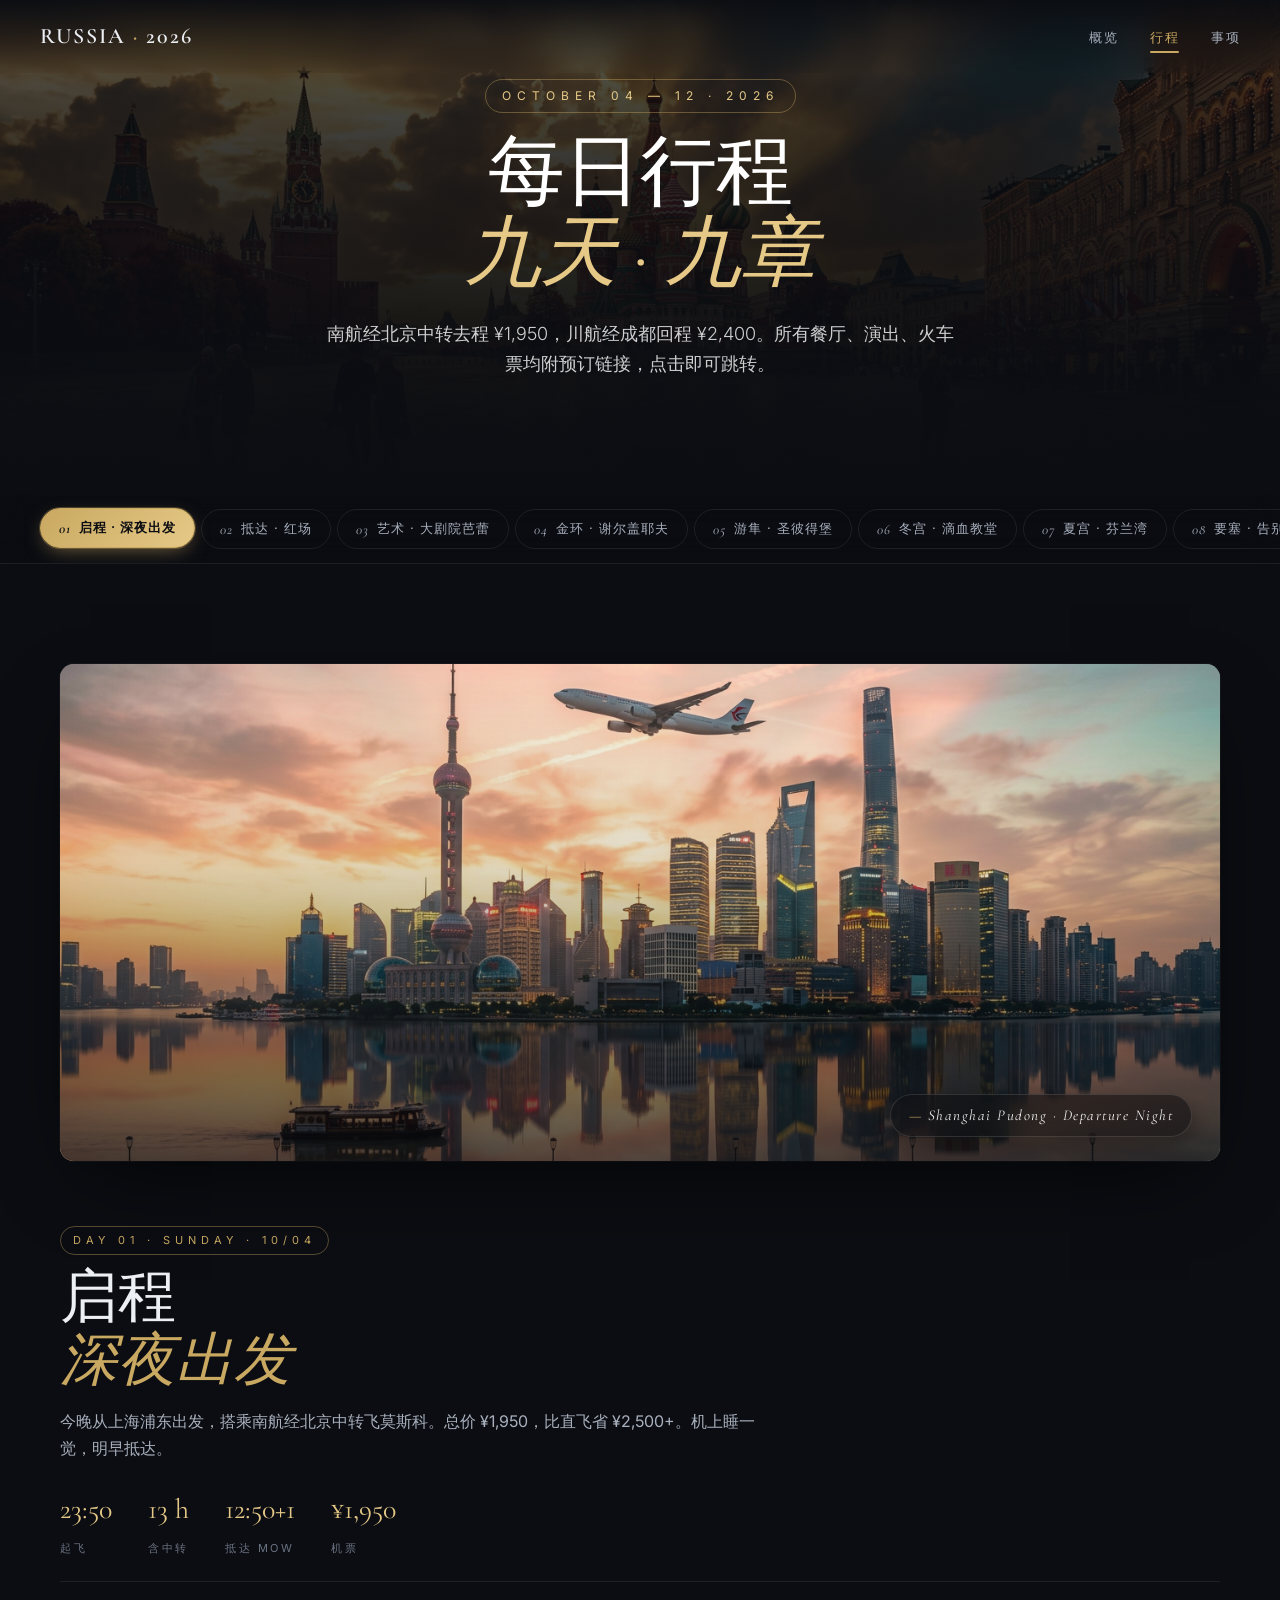
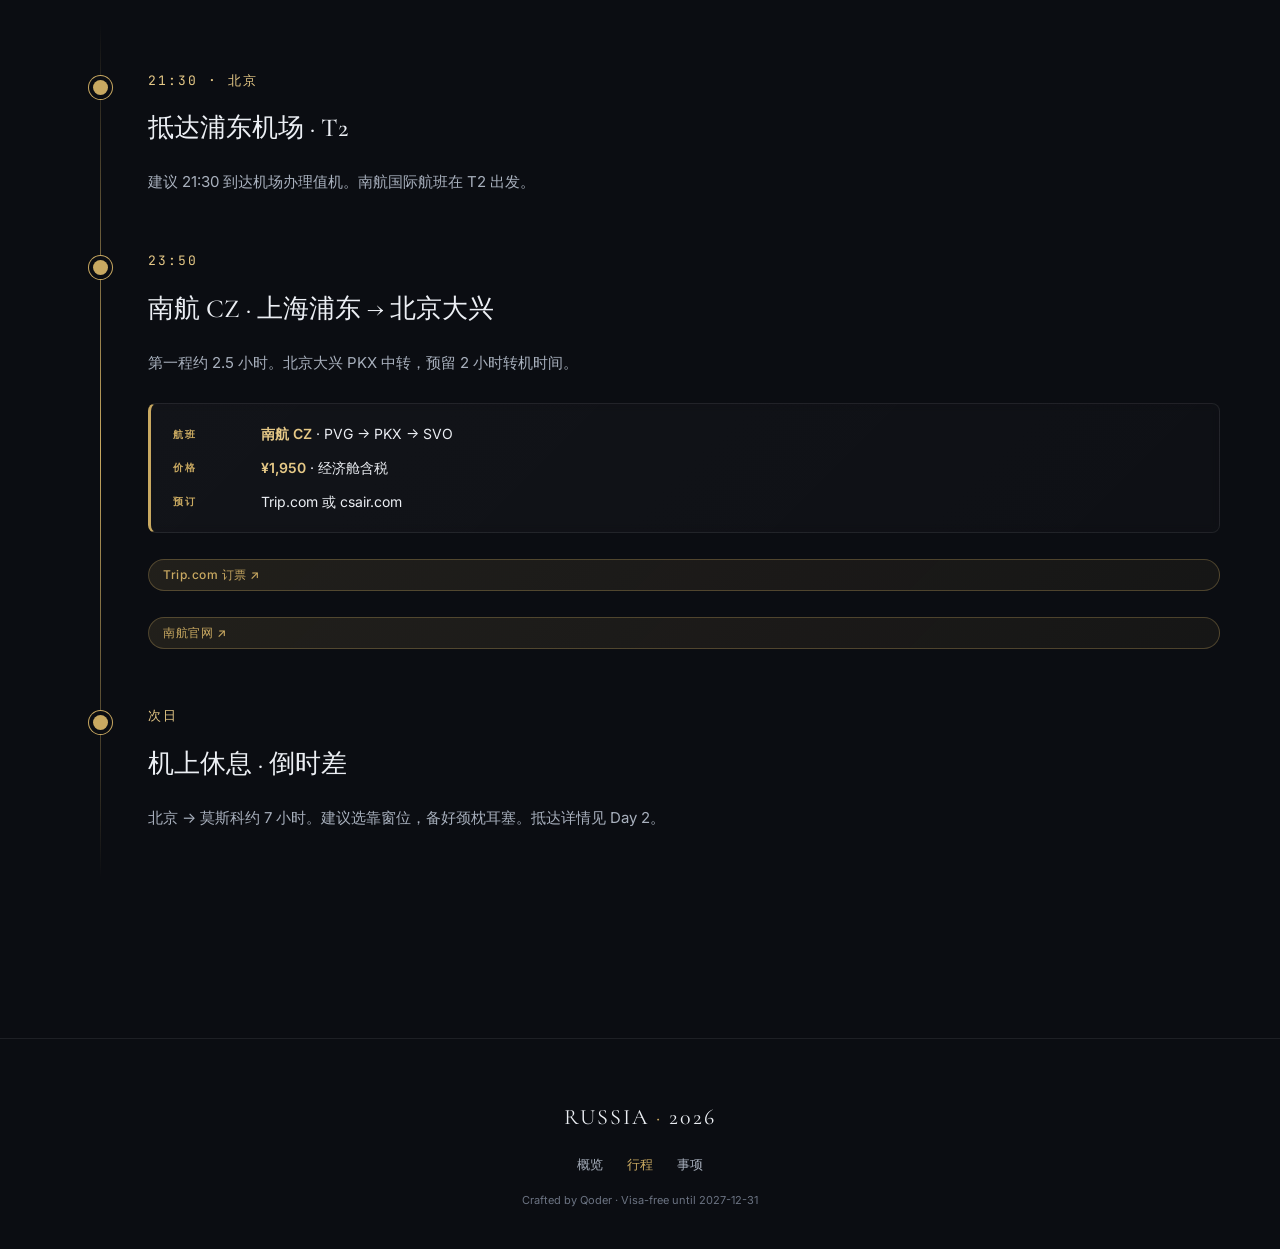
==== itinerary.html @ 70521a93 "Add 8 event images: St Basil, Zaryadye, VDNKh, Christ Saviour, Sparrow Hills, Yusupov, St Isaac, Fab" ====
<!DOCTYPE html>
<html lang="zh-CN">
<head>
<meta charset="UTF-8">
<meta name="viewport" content="width=device-width, initial-scale=1.0">
<title>俄罗斯双城 · 每日行程 · 2026</title>
<link rel="preconnect" href="https://fonts.googleapis.com">
<link rel="preconnect" href="https://fonts.gstatic.com" crossorigin>
<link href="https://fonts.googleapis.com/css2?family=Cormorant+Garamond:ital,wght@0,400;0,500;0,600;1,400;1,500&family=Inter:wght@300;400;500;600&family=JetBrains+Mono:wght@400;500&display=swap" rel="stylesheet">
<link rel="stylesheet" href="styles.css">
</head>
<body>

<nav class="nav">
  <a href="index.html" class="brand">RUSSIA <span>·</span> 2026</a>
  <ul class="nav-links">
    <li><a href="index.html">概览</a></li>
    <li><a href="itinerary.html" class="active-link">行程</a></li>
    <li><a href="logistics.html">事项</a></li>
  </ul>
  <button class="burger" onclick="document.querySelector('.nav-links').classList.toggle('open')">☰</button>
</nav>

<section class="hero" style="height: 55vh; min-height: 420px;">
  <div style="position:absolute; inset:0; background-image: url('img/hero-2.jpg'); background-size: cover; background-position: center; z-index: 0;"></div>
  <div style="position:absolute; inset:0; background: linear-gradient(180deg, rgba(11,13,18,.4) 0%, rgba(11,13,18,.75) 60%, rgba(11,13,18,.98) 100%); z-index: 1;"></div>
  <div class="hero-content" style="position:relative; z-index: 2;">
    <span class="kicker">October 04 — 12 · 2026</span>
    <h1>每日行程<br><em>九天 · 九章</em></h1>
    <p class="subtitle">南航经北京中转去程 ¥1,950，川航经成都回程 ¥2,400。所有餐厅、演出、火车票均附预订链接，点击即可跳转。</p>
  </div>
</section>

<nav class="tab-nav" id="tabNav" style="top: 60px;">
  <div class="tab-nav-inner">
    <button class="tab-btn active" data-day="1"><span class="n">01</span> 启程 · 深夜出发</button>
    <button class="tab-btn" data-day="2"><span class="n">02</span> 抵达 · 红场</button>
    <button class="tab-btn" data-day="3"><span class="n">03</span> 艺术 · 大剧院芭蕾</button>
    <button class="tab-btn" data-day="4"><span class="n">04</span> 金环 · 谢尔盖耶夫</button>
    <button class="tab-btn" data-day="5"><span class="n">05</span> 游隼 · 圣彼得堡</button>
    <button class="tab-btn" data-day="6"><span class="n">06</span> 冬宫 · 滴血教堂</button>
    <button class="tab-btn" data-day="7"><span class="n">07</span> 夏宫 · 芬兰湾</button>
    <button class="tab-btn" data-day="8"><span class="n">08</span> 要塞 · 告别宴</button>
    <button class="tab-btn" data-day="9"><span class="n">09</span> 回国</button>
  </div>
</nav>

<!-- ========== DAY 1 ========== -->
<section class="block tab-panel active" data-day="1">
  <div class="day-banner b1"><span class="banner-caption">Shanghai Pudong · Departure Night</span></div>
  <div class="day-head">
    <span class="kicker">Day 01 · Sunday · 10/04</span>
    <h2>启程<br><em>深夜出发</em></h2>
    <p class="desc">今晚从上海浦东出发，搭乘南航经北京中转飞莫斯科。总价 ¥1,950，比直飞省 ¥2,500+。机上睡一觉，明早抵达。</p>
    <div class="day-stats">
      <div class="day-stat"><span class="v">23:50</span><span class="l">起飞</span></div>
      <div class="day-stat"><span class="v">13 h</span><span class="l">含中转</span></div>
      <div class="day-stat"><span class="v">12:50+1</span><span class="l">抵达 MOW</span></div>
      <div class="day-stat"><span class="v">¥1,950</span><span class="l">机票</span></div>
    </div>
  </div>
  <div class="timeline">
    <div class="event"><div class="time">21:30 · 北京</div><h3>抵达浦东机场 · T2</h3><p>建议 21:30 到达机场办理值机。南航国际航班在 T2 出发。</p></div>
    <div class="event"><div class="time">23:50</div><h3>南航 CZ · 上海浦东 → 北京大兴</h3><p>第一程约 2.5 小时。北京大兴 PKX 中转，预留 2 小时转机时间。</p>
      <div class="detail-card"><div class="k">航班</div><div class="v"><strong>南航 CZ</strong> · PVG → PKX → SVO</div><div class="k">价格</div><div class="v"><strong>¥1,950</strong> · 经济舱含税</div><div class="k">预订</div><div class="v">Trip.com 或 csair.com</div></div>
      <a href="https://www.trip.com/flights/airport-pvg-svo/" target="_blank" class="booking">Trip.com 订票 ↗</a>
      <a href="https://www.csair.com" target="_blank" class="booking">南航官网 ↗</a>
    </div>
    <div class="event"><div class="time">次日</div><h3>机上休息 · 倒时差</h3><p>北京 → 莫斯科约 7 小时。建议选靠窗位，备好颈枕耳塞。抵达详情见 Day 2。</p></div>
  </div>
</section>

<!-- ========== DAY 2 ========== -->
<section class="block tab-panel" data-day="2">
  <div class="day-banner b2"><span class="banner-caption">Red Square · Saint Basil's at golden hour</span></div>
  <div class="day-head">
    <span class="kicker">Day 02 · Monday · 10/05 · Moscow</span>
    <h2>抵达莫斯科<br><em>红场 · 克里姆林宫</em></h2>
    <p class="desc">中午降落谢列梅捷沃，下午直入莫斯科心脏——克里姆林宫的金顶、圣瓦西里的洋葱穹、扎里亚季耶的日落。第一晚在普希金咖啡馆用经典俄餐开场。</p>
    <div class="day-stats">
      <div class="day-stat"><span class="v">12:50</span><span class="l">抵达 MOW</span></div>
      <div class="day-stat"><span class="v">3</span><span class="l">核心景点</span></div>
      <div class="day-stat"><span class="v">17:45</span><span class="l">日落</span></div>
      <div class="day-stat"><span class="v">−5 h</span><span class="l">时差</span></div>
    </div>
  </div>
  <div class="timeline">
    <div class="event"><div class="time">12:50 · 莫斯科</div><h3>抵达谢列梅捷沃 SVO</h3><p>边检 30–45 分钟，填写入境卡（<b style="color:var(--red)">务必保留至出境</b>）。落地换 10,000₽ + 买 MTS SIM 卡。</p></div>
    <div class="event"><div class="time">14:00</div><h3>Aeroexpress 快轨入城</h3><p>D 航站楼 → 白俄罗斯火车站，35 分钟 / 500₽。</p><div class="tags"><span class="tag price">¥40</span><span class="tag">35 min</span></div></div>
    <div class="event"><div class="time">15:00</div><h3>入住 Hotel National</h3><p>1903 年开业，列宁曾下榻。红场步行 1 分钟。放下行李，轻装出发。</p><div class="tags"><span class="tag hotel">酒店 · 4 晚</span></div></div>
    <div class="event"><div class="time">15:30</div><h3>克里姆林宫 · 军械库 + 教堂广场</h3><p>沙皇皇冠、复活节金蛋、罗曼诺夫王朝珠宝。伊凡大帝钟楼可登顶。</p>
      <div class="event-img" style="background-image:url('img/event-kremlin.jpg')"></div>
      <div class="detail-card"><div class="k">门票</div><div class="v"><strong>套票 1,000₽</strong>（¥80）</div><div class="k">预约</div><div class="v">kreml.ru · 选 15:30 场</div></div>
      <a href="https://www.kreml.ru/en/kremlin/tickets/" target="_blank" class="booking">预订门票 ↗</a>
      <div class="tags"><span class="tag price">¥80</span><span class="tag">2h</span><span class="tag">需预约</span></div>
    </div>
    <div class="event"><div class="time">17:30</div><h3>圣瓦西里大教堂 + GUM 百货</h3><p>九个独立礼拜堂，每座穹顶都不同。GUM 一楼 Столовая №57 是网红苏联食堂，冰淇淋 150₽。</p>
      <div class="event-img" style="background-image:url('img/event-st-basil.jpg')"></div>
      <div class="detail-card"><div class="k">圣瓦西里</div><div class="v">门票 500₽（¥40）</div><div class="k">必吃</div><div class="v">GUM 冰淇淋 150₽</div></div>
      <div class="tags"><span class="tag price">¥40</span><span class="tag">1h</span></div>
    </div>
    <div class="event"><div class="time">18:30</div><h3>扎里亚季耶公园 · 莫斯科河日落</h3><p>悬浮观景台 «Парящий мост»，拍克里姆林宫日落的最佳机位。10 月日落 17:45。</p>
      <div class="event-img" style="background-image:url('img/event-zaryadye.jpg')"></div>
    </div>
    <div class="event"><div class="time">19:30</div><h3>晚餐 · Кафе Пушкинъ (Café Pushkin)</h3><p>19 世纪贵族宅邸，三层楼还原沙皇时代客厅，侍者穿帝国时期制服。</p>
      <div class="event-img" style="background-image:url('img/event-pushkin.jpg')"></div>
      <div class="detail-card"><div class="k">必点</div><div class="v">鲟鱼子酱 · 俄式红菜汤 · 基辅鸡卷</div><div class="k">人均</div><div class="v">2,800₽（¥220）</div></div>
      <a href="https://cafe-pushkin.ru/en/reservations/" target="_blank" class="booking">预订座位 ↗</a>
      <div class="tags"><span class="tag price">人均 ¥220</span><span class="tag">需预订</span></div>
    </div>
    <div class="event"><div class="time">21:30</div><h3>红场夜景 · 回酒店休息</h3><p>夜晚的红场灯火通明，圣瓦西里洋葱穹在灯光下更加梦幻。步行 1 分钟回酒店，养精蓄锐迎接明天。</p></div>
  </div>
</section>

<!-- ========== DAY 3 — BALLET DAY ========== -->
<section class="block tab-panel" data-day="3">
  <div class="day-banner b3"><span class="banner-caption">Bolshoi Theatre · Swan Lake at 20:00</span></div>
  <div class="day-head">
    <span class="kicker">Day 03 · Tuesday · 10/06 · Moscow · Ballet Night</span>
    <h2>特列季亚科夫 · 麻雀山<br><em>大剧院芭蕾舞之夜</em></h2>
    <p class="desc">白天看尽俄罗斯艺术巅峰与莫斯科日落，夜晚踏入世界四大芭蕾舞团之首的 Bolshoi——这趟旅程最璀璨的高光。</p>
    <div class="day-stats">
      <div class="day-stat"><span class="v">🩰</span><span class="l">Bolshoi</span></div>
      <div class="day-stat"><span class="v">17:45</span><span class="l">日落</span></div>
      <div class="day-stat"><span class="v">4 km</span><span class="l">步行</span></div>
    </div>
  </div>
  <div class="timeline">
    <div class="event"><div class="time">10:00</div><h3>特列季亚科夫画廊</h3><p>13 万件俄罗斯艺术品。必看：列宾《伊凡雷帝杀子》、列维坦《永恒的安宁》。</p>
      <div class="event-img" style="background-image:url('img/event-tretyakov.jpg')"></div>
      <div class="detail-card"><div class="k">门票</div><div class="v"><strong>500₽</strong>（¥40）</div><div class="k">预约</div><div class="v">tretyakovgallery.ru · 含语音导览 400₽</div></div>
      <a href="https://www.tretyakovgallery.ru/en/" target="_blank" class="booking">预订门票 ↗</a>
      <div class="tags"><span class="tag price">¥40</span><span class="tag">2.5h</span></div>
    </div>
    <div class="event"><div class="time">13:00</div><h3>午餐 · Теремок (Teremok)</h3><p>俄式煎饼 Блин 快餐 · 鱼子酱煎饼 + 红菜汤。</p><a href="https://teremok.ru/" target="_blank" class="booking">官网 ↗</a><div class="tags"><span class="tag price">人均 ¥40</span></div></div>
    <div class="event"><div class="time">14:30</div><h3>基督救世主大教堂 → 阿尔巴特老街</h3><p>世界最高东正教教堂，103 米金顶。步行至阿尔巴特老街（普希金故居在此）。</p>
      <div class="event-img" style="background-image:url('img/event-christ-saviour.jpg')"></div>
    </div>
    <div class="event"><div class="time">17:30</div><h3>麻雀山 · 莫斯科全城日落</h3><p>莫斯科河制高点，同时看到莫斯科大学「七姐妹」与卢日尼基体育场。</p>
      <div class="event-img" style="background-image:url('img/event-sparrow-hills.jpg')"></div>
    </div>
    <div class="event"><div class="time">18:30</div><h3>晚餐 · Grand Cafe Dr. Живаго</h3><p>大剧院对面，苏联 60 年代知识分子客厅风。吃完散步 5 分钟直达 Bolshoi，完美衔接。</p>
      <div class="event-img" style="background-image:url('img/event-drzhivago.jpg')"></div>
      <div class="detail-card"><div class="k">地址</div><div class="v">ul. Petrovka 2 · 大剧院正对面</div><div class="k">必点</div><div class="v">«Лара» 甜点 · 俄式烤鹅 · 伏特加套组</div><div class="k">人均</div><div class="v">2,200₽（¥170）</div></div>
      <a href="https://drzhivago.ru/booking/" target="_blank" class="booking">预订座位 ↗</a>
      <div class="tags"><span class="tag price">人均 ¥170</span><span class="tag">18:30 开餐</span></div>
    </div>
    <div class="event">
      <div class="time">20:00</div>
      <h3>🩰 莫斯科大剧院芭蕾舞 · Bolshoi Ballet</h3>
      <p>世界四大芭蕾舞团之首，1776 年创立。剧院本身是 1825 年新古典主义建筑杰作，正立面八柱阿波罗战车三角楣，5000 卢布纸币上的地标。</p>
      <div class="event-img" style="background-image:url('img/event-bolshoi.jpg')"></div>
      <div class="detail-card">
        <div class="k">剧院</div><div class="v"><strong>Большой театр · 历史主舞台 (Historic Stage)</strong></div>
        <div class="k">推荐剧目</div><div class="v">《天鹅湖》(Swan Lake) · 柴可夫斯基经典 · 首演 1877 年</div>
        <div class="k">档期</div><div class="v">10/6 周二 20:00 · 演出约 2h45m（含 2 次中场）</div>
        <div class="k">座位</div><div class="v"><strong>Amphitheatre 第 3–5 排中央</strong> · 视野与性价比最佳</div>
        <div class="k">票价</div><div class="v">10,000–15,000₽（¥780–¥1,170）</div>
        <div class="k">购票</div><div class="v">bolshoi.ru · 开票首日即抢（提前 2-3 个月）· 仅官网真票，第三方黄牛 3 倍溢价</div>
        <div class="k">Dress Code</div><div class="v">Smart Casual · 男士衬衫+西裤 · 女士连衣裙/套装</div>
      </div>
      <a href="https://ticket.bolshoi.ru/shows" target="_blank" class="booking">Bolshoi 官方购票 ↗</a>
      <div class="tags"><span class="tag price">¥780–1,170</span><span class="tag">2h45m</span><span class="tag">全程高光</span><span class="tag">需提前抢票</span></div>
    </div>
    <div class="event"><div class="time">23:00</div><h3>散场 · 步行回酒店</h3><p>大剧院到 Hotel National 仅 8 分钟，十月深夜红场灯火通明，可顺路再看一眼圣瓦西里夜景。</p></div>
  </div>
</section>

<!-- ========== DAY 4 ========== -->
<section class="block tab-panel" data-day="4">
  <div class="day-banner b4"><span class="banner-caption">Trinity Lavra · bells over birch forests</span></div>
  <div class="day-head">
    <span class="kicker">Day 04 · Wednesday · 10/07 · Moscow Suburb</span>
    <h2>金环之旅<br><em>谢尔盖耶夫镇</em></h2>
    <p class="desc">俄罗斯东正教的精神圣地——谢尔盖圣三一修道院。15 世纪圣像画大师鲁布廖夫真迹，钟声回荡在白桦林间。</p>
    <div class="day-stats">
      <div class="day-stat"><span class="v">70 km</span><span class="l">距莫斯科</span></div>
      <div class="day-stat"><span class="v">1.5 h</span><span class="l">火车</span></div>
      <div class="day-stat"><span class="v">1340</span><span class="l">修道院始建</span></div>
    </div>
  </div>
  <div class="timeline">
    <div class="event"><div class="time">08:30</div><h3>雅罗斯拉夫尔火车站出发</h3><p>快速列车直达 Сергиев Посад，1.5h / 300₽。</p><a href="https://pass.rzd.ru/" target="_blank" class="booking">RZD 订票 ↗</a><div class="tags"><span class="tag price">¥25 单程</span></div></div>
    <div class="event"><div class="time">10:30</div><h3>谢尔盖圣三一修道院</h3><p>东正教最神圣修道院，圣母升天大教堂蓝金顶。UNESCO 世界遗产。</p>
      <div class="event-img" style="background-image:url('img/event-trinity-lavra.jpg')"></div>
      <div class="detail-card"><div class="k">门票</div><div class="v"><strong>600₽</strong>（¥48）</div><div class="k">礼仪</div><div class="v">女性戴头巾 · 男性脱帽</div></div>
      <a href="https://lavra.ru/" target="_blank" class="booking">官网 ↗</a>
      <div class="tags"><span class="tag price">¥48</span><span class="tag">UNESCO</span></div>
    </div>
    <div class="event"><div class="time">13:00</div><h3>午餐 · 修道院 «Трапезная»</h3><p>修道院内素食俄餐 + 自酿克瓦斯。</p><div class="tags"><span class="tag price">人均 ¥65</span></div></div>
    <div class="event"><div class="time">15:00</div><h3>小镇漫步 · 买套娃 · 返回莫斯科</h3><p>谢尔盖耶夫是俄罗斯套娃发源地。</p></div>
    <div class="event"><div class="time">19:30</div><h3>晚餐 · Честная кухня</h3><p>主厨 Dmitry Shurshakov 创意俄餐，20 座开放式厨房。</p><div class="tags"><span class="tag price">人均 ¥195</span></div></div>
  </div>
</section>

<!-- ========== DAY 5 ========== -->
<section class="block tab-panel" data-day="5">
  <div class="day-banner b5"><span class="banner-caption">Sapsan 754А · 700 km of birch autumn</span></div>
  <div class="day-head">
    <span class="kicker">Day 05 · Thursday · 10/08 · MOW → LED</span>
    <h2>游隼穿越<br><em>抵达圣彼得堡</em></h2>
    <p class="desc">上午在莫斯科最后的 VDNKh 看苏联建筑奇迹，下午搭乘游隼号高铁穿越 700 公里白桦林，傍晚抵达北方威尼斯。</p>
    <div class="day-stats">
      <div class="day-stat"><span class="v">4 h</span><span class="l">Sapsan</span></div>
      <div class="day-stat"><span class="v">700 km</span><span class="l">穿越</span></div>
      <div class="day-stat"><span class="v">250 km/h</span><span class="l">最高时速</span></div>
    </div>
  </div>
  <div class="timeline">
    <div class="event"><div class="time">10:30</div><h3>VDNKh 全俄展览中心</h3><p>苏联 240 座展馆，金人喷泉斯大林美学巅峰。推荐宇航博物馆。</p>
      <div class="event-img" style="background-image:url('img/event-vdnkh.jpg')"></div>
    </div>
    <div class="event"><div class="time">12:30</div><h3>午餐 · VDNKh «Хинкальная»</h3><p>高加索菜 · 每只 Хинкали 大肉包 120₽。</p><div class="tags"><span class="tag price">人均 ¥80</span></div></div>
    <div class="event">
      <div class="time">13:30 – 17:25</div>
      <h3>游隼号 Sapsan 754А · 商务舱</h3>
      <p>西门子 Velaro · 2×1 布局 · 含餐 WiFi 报刊。沿途白桦林秋景如画。</p>
      <div class="detail-card"><div class="k">车次</div><div class="v"><strong>754А</strong></div><div class="k">票价</div><div class="v"><strong>11,000₽</strong>（¥860）</div><div class="k">选座</div><div class="v">靠右窗 A/C 座 · 秋景最佳</div></div>
      <a href="https://pass.rzd.ru/" target="_blank" class="booking">RZD 官方订票 ↗</a>
      <a href="https://eng.rzd.ru/" target="_blank" class="booking">RZD English ↗</a>
      <div class="tags"><span class="tag price">¥860</span><span class="tag">3h55m</span><span class="tag">商务舱含餐</span></div>
    </div>
    <div class="event"><div class="time">18:00</div><h3>入住 Belmond Grand Hotel Europe</h3><p>1875 年开业，陀思妥耶夫斯基、柴可夫斯基都曾是座上客。</p><div class="tags"><span class="tag hotel">酒店 · 4 晚</span></div></div>
    <div class="event"><div class="time">20:30</div><h3>晚餐 · Палкинъ (Palkin)</h3><p>1825 年开业老字号，普希金、果戈里、陀思妥耶夫斯基都曾在此用餐。</p>
      <div class="event-img" style="background-image:url('img/event-palkin.jpg')"></div>
      <a href="https://palkin.ru/en" target="_blank" class="booking">预订座位 ↗</a><div class="tags"><span class="tag price">人均 ¥250</span><span class="tag">百年老字号</span></div></div>
  </div>
</section>

<!-- ========== DAY 6 ========== -->
<section class="block tab-panel" data-day="6">
  <div class="day-banner b6"><span class="banner-caption">The Hermitage · three million masterpieces</span></div>
  <div class="day-head">
    <span class="kicker">Day 06 · Friday · 10/09 · Saint Petersburg</span>
    <h2>冬宫<br><em>滴血教堂</em></h2>
    <p class="desc">世界四大博物馆之一的艾尔米塔什，达芬奇、伦勃朗、印象派齐聚。下午走过滴血救世主教堂的五彩马赛克。</p>
    <div class="day-stats">
      <div class="day-stat"><span class="v">3M+</span><span class="l">冬宫藏品</span></div>
      <div class="day-stat"><span class="v">1057</span><span class="l">展厅</span></div>
      <div class="day-stat"><span class="v">4 h</span><span class="l">建议参观</span></div>
    </div>
  </div>
  <div class="timeline">
    <div class="event"><div class="time">10:30</div><h3>艾尔米塔什博物馆 · 冬宫</h3><p>1764 年叶卡捷琳娜二世创建。达芬奇《柏诺瓦的圣母》、伦勃朗《浪子回头》、马蒂斯《舞蹈》。</p>
      <div class="event-img" style="background-image:url('img/event-hermitage.jpg')"></div>
      <div class="detail-card"><div class="k">门票</div><div class="v"><strong>700₽</strong>（¥55）· 含主楼 + 总参谋部大楼</div><div class="k">预约</div><div class="v">hermitagemuseum.org · 10:30 入场避人潮</div></div>
      <a href="https://www.hermitagemuseum.org/wps/portal/hermitage/buy-ticket/" target="_blank" class="booking">预订门票 ↗</a>
      <div class="tags"><span class="tag price">¥55</span><span class="tag">4h</span><span class="tag">世界顶级</span></div>
    </div>
    <div class="event"><div class="time">14:30</div><h3>午餐 · Эрмитажная кухня</h3><p>冬宫广场旁 · 主厨重构 18-19 世纪沙皇御膳。</p><a href="https://gutsait.ru/hermitage" target="_blank" class="booking">预订座位 ↗</a><div class="tags"><span class="tag price">人均 ¥120</span></div></div>
    <div class="event"><div class="time">16:00</div><h3>滴血救世主教堂 + 喀山大教堂</h3><p>7,500㎡ 马赛克壁画世界之最。喀山大教堂免费入内。</p>
      <div class="event-img" style="background-image:url('img/event-spilled-blood.jpg')"></div>
      <div class="detail-card"><div class="k">滴血教堂</div><div class="v">门票 350₽（¥28）</div><div class="k">喀山</div><div class="v">免费 · 女性需戴头巾</div></div>
    </div>
    <div class="event"><div class="time">18:00</div><h3>涅瓦大街 · 书店咖啡</h3><p>Дом Книги 二楼 · 一杯咖啡俯瞰喀山大教堂。</p></div>
    <div class="event"><div class="time">20:00</div><h3>晚餐 · Тепло (Teplo)</h3><p>暖屋风家庭俄餐 · 五个主题房间 · 本地人最爱。</p><a href="https://teplo.family/" target="_blank" class="booking">预订座位 ↗</a><div class="tags"><span class="tag price">人均 ¥140</span></div></div>
  </div>
</section>

<!-- ========== DAY 7 ========== -->
<section class="block tab-panel" data-day="7">
  <div class="day-banner b7"><span class="banner-caption">Peterhof · the Russian Versailles</span></div>
  <div class="day-head">
    <span class="kicker">Day 07 · Saturday · 10/10 · Peterhof</span>
    <h2>夏宫<br><em>芬兰湾</em></h2>
    <p class="desc">俄罗斯的凡尔赛——彼得霍夫夏宫。大瀑布喷泉 10 月中旬即将关闭，务必抓紧。乘水翼船从涅瓦河直达芬兰湾。</p>
    <div class="day-stats">
      <div class="day-stat"><span class="v">30 km</span><span class="l">距市区</span></div>
      <div class="day-stat"><span class="v">64</span><span class="l">喷泉</span></div>
      <div class="day-stat"><span class="v">35 min</span><span class="l">水翼船</span></div>
    </div>
  </div>
  <div class="timeline">
    <div class="event"><div class="time">09:00</div><h3>水翼船 · 艾尔米塔什码头出发</h3><p>Метеор 水翼船 · 35 分钟到达彼得霍夫。</p><div class="tags"><span class="tag price">¥70</span></div></div>
    <div class="event"><div class="time">10:00</div><h3>夏宫下花园 · 大瀑布喷泉</h3><p>176 座喷泉 + 37 座雕塑，参孙撕裂狮口水柱 21 米。10 月中旬喷泉将关闭整修。</p>
      <div class="event-img" style="background-image:url('img/event-peterhof.jpg')"></div>
      <div class="detail-card"><div class="k">门票</div><div class="v"><strong>600₽</strong>（¥48）</div><div class="k">注意</div><div class="v">10 月海边 3-7°C · 加厚外套</div></div>
      <a href="https://peterhofmuseum.ru/en" target="_blank" class="booking">官网购票 ↗</a>
      <div class="tags"><span class="tag price">¥48</span><span class="tag">UNESCO</span></div>
    </div>
    <div class="event"><div class="time">13:00</div><h3>午餐 · 夏宫 «Самсон»</h3><p>下花园内俄式餐厅。</p><a href="https://samson-hotel.ru/en/restaurants/" target="_blank" class="booking">预订座位 ↗</a><div class="tags"><span class="tag price">人均 ¥95</span></div></div>
    <div class="event"><div class="time">15:00</div><h3>水翼船返回市区</h3></div>
    <div class="event"><div class="time">19:30</div><h3>晚餐 · Пробка (Probka)</h3><p>本地人最爱意式小馆 · 连续吃俄餐后的完美调剂。主厨 Aram Mnatsakanov 代表作。</p><a href="https://probka.org/en/restaurants/probka-spb/" target="_blank" class="booking">预订座位 ↗</a><div class="tags"><span class="tag price">人均 ¥125</span></div></div>
  </div>
</section>

<!-- ========== DAY 8 ========== -->
<section class="block tab-panel" data-day="8">
  <div class="day-banner b8"><span class="banner-caption">Peter & Paul Fortress · the noon cannon</span></div>
  <div class="day-head">
    <span class="kicker">Day 08 · Sunday · 10/11 · Saint Petersburg</span>
    <h2>彼得保罗要塞<br><em>告别宴</em></h2>
    <p class="desc">圣彼得堡的诞生地——1703 年彼得大帝在此奠基。要塞内埋葬着所有罗曼诺夫王朝沙皇。夜晚在 Belmond 顶层 Caviar Bar 举杯。</p>
    <div class="day-stats">
      <div class="day-stat"><span class="v">1703</span><span class="l">要塞始建</span></div>
      <div class="day-stat"><span class="v">122.5 m</span><span class="l">尖顶</span></div>
      <div class="day-stat"><span class="v">12:00</span><span class="l">午炮仪式</span></div>
    </div>
  </div>
  <div class="timeline">
    <div class="event"><div class="time">10:00</div><h3>彼得保罗要塞</h3><p>彼得保罗大教堂金色尖顶 122.5m。12:00 午炮仪式（纳雷什金堡垒空包弹）。</p>
      <div class="detail-card"><div class="k">门票</div><div class="v"><strong>450₽</strong>（¥36）</div><div class="k">午炮</div><div class="v">12:00 准时 · 提前 15 分钟到场</div></div>
      <a href="https://www.spbmuseum.ru/en/exhibitions_and_events/exhibitions/peter_and_paul_fortress.php" target="_blank" class="booking">官网购票 ↗</a>
      <div class="tags"><span class="tag price">¥36</span><span class="tag">午炮必看</span></div>
    </div>
    <div class="event"><div class="time">12:30</div><h3>午餐 · Мари Ванна (Mari Vanna SPb)</h3><p>圣彼得堡分店 · 与莫斯科同款怀旧风，五个房间摆满苏联老物件。</p><a href="https://en.ginza.ru/spb/restaurant/marivanna" target="_blank" class="booking">预订座位 ↗</a><div class="tags"><span class="tag price">人均 ¥110</span></div></div>
    <div class="event"><div class="time">14:30</div><h3>尤苏波夫宫</h3><p>1916 年拉斯普京在此被刺杀，地下暗杀现场还原。</p>
      <div class="event-img" style="background-image:url('img/event-yusupov.jpg')"></div>
      <div class="tags"><span class="tag price">¥55</span></div>
    </div>
    <div class="event"><div class="time">16:30</div><h3>伊萨基辅大教堂 · 登顶</h3><p>世界第四大教堂，金顶用 100kg 黄金。日落时金光洒在涅瓦河绝美。</p>
      <div class="event-img" style="background-image:url('img/event-st-isaac.jpg')"></div>
      <a href="https://www.spbmuseum.ru/en/exhibitions_and_events/exhibitions/st_isaacs_cathedral.php" target="_blank" class="booking">官网购票 ↗</a><div class="tags"><span class="tag price">¥48</span></div>
    </div>
    <div class="event"><div class="time">19:30</div><h3>告别晚餐 · Caviar Bar & Restaurant</h3><p>Belmond 顶层 · 现场钢琴 · 涅瓦大街夜景 · 顶级鱼子酱三拼。</p>
      <div class="detail-card"><div class="k">必点</div><div class="v">Caviar Trio 30g · Beluga 伏特加 · 巧克力熔岩</div><div class="k">人均</div><div class="v">5,000₽（¥390）</div></div>
      <div class="tags"><span class="tag price">人均 ¥390</span><span class="tag">告别宴</span></div>
    </div>
  </div>
</section>

<!-- ========== DAY 9 ========== -->
<section class="block tab-panel" data-day="9">
  <div class="day-banner b9"><span class="banner-caption">The last Nevsky · До встречи</span></div>
  <div class="day-head">
    <span class="kicker">Day 09 · Monday · 10/12 · LED → PVG</span>
    <h2>最后的涅瓦<br><em>启程回国</em></h2>
    <p class="desc">最后一站俄罗斯博物馆或法贝热博物馆，中午吃一盘圣彼得堡经典甜甜圈，下午在涅瓦大街做最后的漫步。傍晚搭乘川航经成都回上海，总价 ¥2,400。</p>
    <div class="day-stats">
      <div class="day-stat"><span class="v">18:55</span><span class="l">起飞</span></div>
      <div class="day-stat"><span class="v">14 h</span><span class="l">含中转</span></div>
      <div class="day-stat"><span class="v">09:35+1</span><span class="l">抵达上海</span></div>
      <div class="day-stat"><span class="v">¥2,400</span><span class="l">机票</span></div>
    </div>
  </div>
  <div class="timeline">
    <div class="event"><div class="time">10:00</div><h3>酒店早餐 + 退房</h3><p>Belmond 最后一餐 · 行李寄存前台。</p></div>
    <div class="event"><div class="time">11:00</div><h3>俄罗斯博物馆 或 法贝热博物馆</h3><p>俄罗斯博物馆：米哈伊洛夫宫建筑杰作。法贝热：9 枚复活节彩蛋全世界最完整。</p>
      <div class="event-img" style="background-image:url('img/event-faberge.jpg')"></div>
      <div class="tags"><span class="tag price">¥36-40</span><span class="tag">二选一</span></div>
    </div>
    <div class="event"><div class="time">13:30</div><h3>午餐 · Пышечная</h3><p>圣彼得堡传奇甜甜圈店 · 苏联时期至今营业。</p><a href="https://pyshki1958.ru/" target="_blank" class="booking">官网 ↗</a><div class="tags"><span class="tag price">人均 ¥32</span></div></div>
    <div class="event"><div class="time">15:00</div><h3>涅瓦大街 · 最后的漫步</h3><p>Eliseyev Emporium 买鱼子酱罐头（真空包装可带回）。</p></div>
    <div class="event"><div class="time">16:00</div><h3>Yandex Go 前往 LED 机场</h3><p>约 1,500₽ / 40 分钟。建议 16:00 出发，18:55 起飞需提前 2.5h 到机场。</p><div class="tags"><span class="tag price">¥120</span></div></div>
    <div class="event"><div class="time">18:55</div><h3>四川航空 3U3816 · 起飞</h3><p>圣彼得堡 → 成都天府 → 上海浦东。经成都中转约 14 小时，次日 09:35 抵达浦东。</p>
      <div class="detail-card"><div class="k">航班</div><div class="v"><strong>3U3816</strong> · 四川航空 · LED → TFU → PVG</div><div class="k">价格</div><div class="v"><strong>¥2,400</strong> · 经济舱含税</div><div class="k">预订</div><div class="v">Trip.com 或 sichuanair.com</div></div>
      <a href="https://www.trip.com/flights/city-led-airport-pvg/" target="_blank" class="booking">Trip.com 订票 ↗</a>
      <div class="tags"><span class="tag">夜航 · 14h 含中转</span></div>
    </div>
  </div>
  <div style="margin-top: 60px; padding: 40px 0; border-top: 1px solid var(--line); text-align: center;">
    <span class="section-kicker">The End</span>
    <h2 class="section-title" style="text-align:center;">Спасибо, <em>Россия</em></h2>
    <p class="section-lead" style="margin: 16px auto;">九天，两座城市，三万里秋风。从红场的金顶到涅瓦河的桥影——До встречи.</p>
  </div>
</section>

<footer>
  <div class="brand-f">RUSSIA <span>·</span> 2026</div>
  <div style="display:flex; gap:24px; justify-content:center; margin: 16px 0;">
    <a href="index.html" style="color: var(--ink-2); text-decoration: none;">概览</a>
    <a href="itinerary.html" style="color: var(--gold); text-decoration: none;">行程</a>
    <a href="logistics.html" style="color: var(--ink-2); text-decoration: none;">事项</a>
  </div>
  <div style="margin-top: 8px; font-size: 11px; color: var(--ink-3);">Crafted by Qoder · Visa-free until 2027-12-31</div>
</footer>

<script>
  const tabs = document.querySelectorAll('.tab-btn');
  const panels = document.querySelectorAll('.tab-panel');
  tabs.forEach(btn => {
    btn.addEventListener('click', () => {
      const day = btn.dataset.day;
      tabs.forEach(t => t.classList.remove('active'));
      panels.forEach(p => p.classList.remove('active'));
      btn.classList.add('active');
      document.querySelector(`.tab-panel[data-day="${day}"]`).classList.add('active');
      btn.scrollIntoView({behavior: 'smooth', block: 'nearest', inline: 'center'});
      setTimeout(() => {
        document.getElementById('tabNav').scrollIntoView({behavior: 'smooth', block: 'start'});
      }, 100);
    });
  });
  window.addEventListener('scroll', () => {
    document.querySelector('.nav').classList.toggle('scrolled', window.scrollY > 50);
  });
</script>
</body>
</html>
---- styles.css ----
/* ===== Russia 2026 · Shared Theme ===== */
:root {
  --bg-0: #0b0d12;
  --bg-1: #11141c;
  --bg-2: #181c26;
  --ink: #eceff4;
  --ink-2: #a8b0bd;
  --ink-3: #6b7382;
  --gold: #c9a961;
  --gold-2: #e6c987;
  --red: #d4463a;
  --green: #7fb069;
  --line: rgba(255,255,255,.08);
  --card: rgba(255,255,255,.03);
  --card-hover: rgba(255,255,255,.06);
  --radius: 14px;
  --shadow: 0 20px 60px -20px rgba(0,0,0,.6);
  --serif: "Cormorant Garamond", "Playfair Display", "Source Han Serif SC", "Noto Serif SC", Georgia, serif;
  --sans: "Inter", -apple-system, "PingFang SC", "Microsoft YaHei", "Helvetica Neue", sans-serif;
  --mono: "JetBrains Mono", ui-monospace, SFMono-Regular, Menlo, monospace;
}

* { box-sizing: border-box; margin: 0; padding: 0; }

html { scroll-behavior: smooth; }

body {
  background: var(--bg-0);
  color: var(--ink);
  font-family: var(--sans);
  font-size: 16px;
  line-height: 1.7;
  -webkit-font-smoothing: antialiased;
  text-rendering: optimizeLegibility;
  overflow-x: hidden;
}

/* ===== Navigation ===== */
.nav {
  position: fixed;
  top: 0; left: 0; right: 0;
  z-index: 100;
  padding: 18px 40px;
  display: flex;
  justify-content: space-between;
  align-items: center;
  background: linear-gradient(to bottom, rgba(11,13,18,.95), rgba(11,13,18,0));
  backdrop-filter: blur(12px);
  transition: background .3s ease;
}
.nav.scrolled { background: rgba(11,13,18,.92); }
.nav .brand {
  font-family: var(--serif);
  font-size: 22px;
  font-weight: 600;
  color: var(--ink);
  text-decoration: none;
  letter-spacing: 2px;
}
.nav .brand span { color: var(--gold); }
.nav-links {
  display: flex;
  gap: 32px;
  list-style: none;
}
.nav-links a {
  color: var(--ink-2);
  text-decoration: none;
  font-size: 13px;
  font-weight: 500;
  letter-spacing: 1.5px;
  text-transform: uppercase;
  transition: color .2s;
}
.nav-links a:hover { color: var(--gold); }
.nav-links a.active-link {
  color: var(--gold);
  position: relative;
}
.nav-links a.active-link::after {
  content: '';
  position: absolute;
  left: 0; right: 0; bottom: -8px;
  height: 2px;
  background: var(--gold);
  border-radius: 2px;
}
.burger { display: none; cursor: pointer; color: var(--ink); font-size: 24px; background: none; border: none; }

/* Checklist (logistics page) */
.checklist {
  list-style: none;
  padding: 0;
  max-width: 820px;
}
.checklist li {
  padding: 18px 0 18px 44px;
  position: relative;
  border-bottom: 1px dashed var(--line);
  font-size: 15px;
  color: var(--ink);
}
.checklist li:last-child { border-bottom: none; }
.checklist li::before {
  content: '';
  position: absolute;
  left: 0; top: 22px;
  width: 22px; height: 22px;
  border-radius: 50%;
  background: linear-gradient(135deg, var(--gold), var(--gold-2));
  box-shadow: 0 0 0 4px rgba(201,169,97,.15);
}
.checklist li strong {
  display: block;
  color: var(--gold-2);
  font-family: var(--serif);
  font-size: 20px;
  font-weight: 500;
  margin-bottom: 4px;
}

@media (max-width: 900px) {
  .nav { padding: 14px 20px; }
  .nav-links { display: none; position: absolute; top: 60px; right: 0; flex-direction: column; background: var(--bg-1); padding: 24px; gap: 18px; border-radius: 0 0 0 var(--radius); }
  .nav-links.open { display: flex; }
  .burger { display: block; }
}

/* ===== Hero ===== */
.hero {
  position: relative;
  height: 100vh;
  min-height: 640px;
  display: flex;
  align-items: center;
  justify-content: center;
  text-align: center;
  overflow: hidden;
  color: #fff;
}
.hero::before {
  content: '';
  position: absolute;
  inset: 0;
  background-size: cover;
  background-position: center;
  filter: saturate(1.1) contrast(1.05);
  transform: scale(1.05);
  z-index: 0;
}
.hero::after {
  content: '';
  position: absolute;
  inset: 0;
  background: linear-gradient(180deg, rgba(11,13,18,.4) 0%, rgba(11,13,18,.65) 55%, rgba(11,13,18,.98) 100%);
  z-index: 1;
}
.hero-content {
  position: relative;
  z-index: 2;
  max-width: 900px;
  padding: 0 24px;
}
.hero .kicker {
  display: inline-block;
  font-size: 12px;
  letter-spacing: 6px;
  color: var(--gold-2);
  text-transform: uppercase;
  margin-bottom: 20px;
  padding: 6px 16px;
  border: 1px solid rgba(201,169,97,.4);
  border-radius: 30px;
}
.hero h1 {
  font-family: var(--serif);
  font-size: clamp(2.8rem, 6vw, 5.2rem);
  font-weight: 500;
  line-height: 1.05;
  letter-spacing: -1px;
  margin-bottom: 24px;
}
.hero h1 em {
  font-style: italic;
  color: var(--gold-2);
  font-weight: 400;
}
.hero .subtitle {
  font-size: 18px;
  color: rgba(255,255,255,.8);
  max-width: 640px;
  margin: 0 auto 36px;
  font-weight: 300;
}
.hero .meta-row {
  display: flex;
  gap: 32px;
  justify-content: center;
  flex-wrap: wrap;
  font-size: 13px;
  letter-spacing: 2px;
  text-transform: uppercase;
  color: rgba(255,255,255,.7);
}
.hero .meta-row b { color: var(--gold-2); font-weight: 500; margin-right: 6px; }
.scroll-hint {
  position: absolute;
  bottom: 40px;
  left: 50%;
  transform: translateX(-50%);
  z-index: 2;
  font-size: 11px;
  letter-spacing: 3px;
  color: rgba(255,255,255,.5);
  text-transform: uppercase;
}
.scroll-hint::after {
  content: '';
  display: block;
  width: 1px;
  height: 40px;
  background: linear-gradient(to bottom, rgba(255,255,255,.5), transparent);
  margin: 12px auto 0;
  animation: drop 2s infinite;
}
@keyframes drop {
  0% { transform: scaleY(0); transform-origin: top; }
  50% { transform: scaleY(1); transform-origin: top; }
  51% { transform: scaleY(1); transform-origin: bottom; }
  100% { transform: scaleY(0); transform-origin: bottom; }
}

/* Hero images per page (high-res local) */
.hero.home::before { background-image: url('img/hero-0.jpg'); }
.hero.day2::before { background-image: url('img/hero-2.jpg'); }
.hero.day3::before { background-image: url('img/hero-3.jpg'); }
.hero.day4::before { background-image: url('img/hero-4.jpg'); }
.hero.day5::before { background-image: url('img/hero-5.jpg'); }
.hero.day6::before { background-image: url('img/hero-6.jpg'); }
.hero.day7::before { background-image: url('img/hero-7.jpg'); }
.hero.day8::before { background-image: url('img/hero-8.jpg'); }
.hero.day9::before { background-image: url('img/hero-9.jpg'); }

/* ===== Tab Navigation ===== */
.tab-nav {
  position: sticky;
  top: 60px;
  z-index: 50;
  background: rgba(11,13,18,.92);
  backdrop-filter: blur(16px);
  border-bottom: 1px solid var(--line);
  padding: 14px 0;
  overflow-x: auto;
  scrollbar-width: none;
}
.tab-nav::-webkit-scrollbar { display: none; }
.tab-nav-inner {
  display: flex;
  gap: 6px;
  padding: 0 40px;
  min-width: max-content;
}
.tab-btn {
  background: transparent;
  border: 1px solid var(--line);
  color: var(--ink-2);
  padding: 10px 18px;
  border-radius: 30px;
  cursor: pointer;
  font-family: var(--sans);
  font-size: 13px;
  letter-spacing: 1px;
  white-space: nowrap;
  transition: all .25s ease;
  display: flex;
  align-items: center;
  gap: 8px;
}
.tab-btn:hover { color: var(--ink); border-color: rgba(255,255,255,.25); }
.tab-btn.active {
  background: linear-gradient(135deg, var(--gold), var(--gold-2));
  color: var(--bg-0);
  border-color: var(--gold);
  font-weight: 600;
  box-shadow:
    0 6px 20px -6px rgba(201,169,97,.6),
    0 0 0 1px rgba(201,169,97,.3);
  transform: translateY(-1px);
}
.tab-btn .n {
  font-family: var(--serif);
  font-style: italic;
  font-size: 14px;
}

/* ===== Tab Panels ===== */
.tab-panel { display: none; animation: panelFade .7s cubic-bezier(.2,.8,.2,1); }
.tab-panel.active { display: block; }
@keyframes panelFade {
  from { opacity: 0; transform: translateY(20px); }
  to { opacity: 1; transform: translateY(0); }
}

/* Compact Day Header (inside panel) */
.day-head {
  padding: 40px 0 20px;
  border-bottom: 1px solid var(--line);
  margin-bottom: 40px;
}
.day-head .kicker {
  display: inline-block;
  font-size: 11px;
  letter-spacing: 5px;
  color: var(--gold);
  text-transform: uppercase;
  margin-bottom: 12px;
  padding: 4px 12px;
  border: 1px solid rgba(201,169,97,.4);
  border-radius: 20px;
}
.day-head h2 {
  font-family: var(--serif);
  font-size: clamp(2.2rem, 4.5vw, 3.6rem);
  font-weight: 500;
  line-height: 1.1;
  margin-bottom: 14px;
}
.day-head h2 em { color: var(--gold); font-style: italic; font-weight: 400; }
.day-head .desc {
  color: var(--ink-2);
  font-size: 16px;
  max-width: 720px;
  line-height: 1.7;
}
.day-stats {
  display: flex;
  gap: 36px;
  flex-wrap: wrap;
  margin-top: 24px;
}
.day-stat .v {
  font-family: var(--serif);
  font-size: 28px;
  color: var(--gold-2);
  display: block;
}
.day-stat .l {
  font-size: 11px;
  letter-spacing: 2.5px;
  text-transform: uppercase;
  color: var(--ink-3);
  margin-top: 4px;
}

/* ===== Day Banner (inside tab panel) ===== */
.day-banner {
  position: relative;
  width: 100%;
  aspect-ratio: 21 / 9;
  border-radius: var(--radius);
  overflow: hidden;
  background-color: #181c26;
  background-size: cover;
  background-position: center;
  margin-bottom: 24px;
  box-shadow:
    0 30px 80px -30px rgba(0,0,0,.85),
    0 0 0 1px rgba(255,255,255,.04);
  isolation: isolate;
}
.day-banner::before {
  content: '';
  position: absolute;
  inset: 0;
  background-size: cover;
  background-position: center;
  animation: kenBurns 20s ease-in-out infinite alternate;
  z-index: -1;
}
@keyframes kenBurns {
  0% { transform: scale(1) translate(0, 0); }
  100% { transform: scale(1.12) translate(-2%, -1%); }
}
.day-banner::after {
  content: '';
  position: absolute;
  inset: 0;
  background:
    linear-gradient(180deg, rgba(11,13,18,0) 0%, rgba(11,13,18,.1) 40%, rgba(11,13,18,.7) 100%),
    radial-gradient(ellipse at 30% 20%, rgba(201,169,97,.15), transparent 60%);
  pointer-events: none;
}
.day-banner .banner-caption {
  position: absolute;
  bottom: 24px;
  right: 28px;
  z-index: 2;
  font-family: var(--serif);
  font-style: italic;
  font-size: 15px;
  color: rgba(255,255,255,.92);
  letter-spacing: 1.5px;
  background: rgba(11,13,18,.55);
  padding: 8px 18px;
  border-radius: 24px;
  backdrop-filter: blur(16px) saturate(1.4);
  -webkit-backdrop-filter: blur(16px) saturate(1.4);
  border: 1px solid rgba(255,255,255,.12);
  box-shadow: 0 8px 24px rgba(0,0,0,.4);
}
.day-banner .banner-caption::before {
  content: '— ';
  color: var(--gold);
}
@media (max-width: 768px) {
  .day-banner { aspect-ratio: 16 / 9; }
  .day-banner .banner-caption { font-size: 12px; bottom: 14px; right: 16px; padding: 6px 14px; }
}

/* Banner images per day */
.day-banner.b1 { background-image: url('img/hero-1.jpg'); }
.day-banner.b1::before { background-image: url('img/hero-1.jpg'); }
.day-banner.b2 { background-image: url('img/hero-2.jpg'); }
.day-banner.b2::before { background-image: url('img/hero-2.jpg'); }
.day-banner.b3 { background-image: url('img/hero-3.jpg'); }
.day-banner.b3::before { background-image: url('img/hero-3.jpg'); }
.day-banner.b4 { background-image: url('img/hero-4.jpg'); }
.day-banner.b4::before { background-image: url('img/hero-4.jpg'); }
.day-banner.b5 { background-image: url('img/hero-5.jpg'); }
.day-banner.b5::before { background-image: url('img/hero-5.jpg'); }
.day-banner.b6 { background-image: url('img/hero-6.jpg'); }
.day-banner.b6::before { background-image: url('img/hero-6.jpg'); }
.day-banner.b7 { background-image: url('img/hero-7.jpg'); }
.day-banner.b7::before { background-image: url('img/hero-7.jpg'); }
.day-banner.b8 { background-image: url('img/hero-8.jpg'); }
.day-banner.b8::before { background-image: url('img/hero-8.jpg'); }
.day-banner.b9 { background-image: url('img/hero-9.jpg'); }
.day-banner.b9::before { background-image: url('img/hero-9.jpg'); }

/* ===== Sections ===== */
section.block {
  padding: 100px 40px;
  max-width: 1240px;
  margin: 0 auto;
}
@media (max-width: 768px) { section.block { padding: 60px 20px; } }

.section-title {
  font-family: var(--serif);
  font-size: clamp(2rem, 4vw, 3rem);
  font-weight: 500;
  letter-spacing: -0.5px;
  margin-bottom: 16px;
  color: var(--ink);
}
.section-title em { color: var(--gold); font-style: italic; }
.section-kicker {
  font-size: 12px;
  letter-spacing: 4px;
  text-transform: uppercase;
  color: var(--gold);
  margin-bottom: 12px;
  display: block;
}
.section-lead {
  color: var(--ink-2);
  font-size: 17px;
  max-width: 720px;
  margin-bottom: 56px;
}

/* ===== Day Grid (Home) ===== */
.day-grid {
  display: grid;
  grid-template-columns: repeat(auto-fill, minmax(320px, 1fr));
  gap: 24px;
  margin-top: 40px;
}
.day-card {
  position: relative;
  height: 380px;
  border-radius: var(--radius);
  overflow: hidden;
  background: var(--card);
  border: 1px solid var(--line);
  text-decoration: none;
  color: inherit;
  transition: transform .4s ease, box-shadow .4s ease;
  cursor: pointer;
}
.day-card:hover {
  transform: translateY(-6px);
  box-shadow: var(--shadow);
}
.day-card .cover {
  position: absolute; inset: 0;
  background-size: cover;
  background-position: center;
  transition: transform .6s ease;
}
.day-card:hover .cover { transform: scale(1.08); }
.day-card::after {
  content: '';
  position: absolute; inset: 0;
  background: linear-gradient(180deg, rgba(0,0,0,0) 30%, rgba(0,0,0,.85) 100%);
}
.day-card .content {
  position: absolute;
  bottom: 0; left: 0; right: 0;
  padding: 28px;
  z-index: 2;
}
.day-card .num {
  font-family: var(--serif);
  font-style: italic;
  font-size: 15px;
  color: var(--gold-2);
  letter-spacing: 2px;
  margin-bottom: 8px;
}
.day-card h3 {
  font-family: var(--serif);
  font-size: 26px;
  font-weight: 500;
  line-height: 1.2;
  margin-bottom: 8px;
}
.day-card .meta {
  font-size: 12px;
  letter-spacing: 1.5px;
  color: rgba(255,255,255,.7);
  text-transform: uppercase;
}
.day-card .arrow {
  position: absolute;
  top: 24px; right: 24px;
  width: 44px; height: 44px;
  border: 1px solid rgba(255,255,255,.3);
  border-radius: 50%;
  display: flex;
  align-items: center;
  justify-content: center;
  color: #fff;
  z-index: 2;
  transition: all .3s;
}
.day-card:hover .arrow { background: var(--gold); border-color: var(--gold); }

/* Cover images per day (high-res local) */
.cover-1 { background-image: url('img/cover-1.jpg'); }
.cover-2 { background-image: url('img/cover-2.jpg'); }
.cover-3 { background-image: url('img/cover-3.jpg'); }
.cover-4 { background-image: url('img/cover-4.jpg'); }
.cover-5 { background-image: url('img/cover-5.jpg'); }
.cover-6 { background-image: url('img/cover-6.jpg'); }
.cover-7 { background-image: url('img/cover-7.jpg'); }
.cover-8 { background-image: url('img/cover-8.jpg'); }
.cover-9 { background-image: url('img/cover-9.jpg'); }

/* ===== Overview / Info Cards ===== */
.info-grid {
  display: grid;
  grid-template-columns: repeat(auto-fit, minmax(240px, 1fr));
  gap: 20px;
}
.info-card {
  background: var(--card);
  border: 1px solid var(--line);
  border-top: 2px solid transparent;
  border-radius: var(--radius);
  padding: 28px;
  transition: all .4s cubic-bezier(.2,.8,.2,1);
  position: relative;
  overflow: hidden;
}
.info-card::before {
  content: '';
  position: absolute;
  inset: 0;
  background: radial-gradient(circle at 100% 0%, rgba(201,169,97,.08), transparent 50%);
  opacity: 0;
  transition: opacity .4s;
}
.info-card:hover {
  background: var(--card-hover);
  transform: translateY(-6px);
  border-top-color: var(--gold);
  box-shadow: 0 20px 50px -20px rgba(201,169,97,.25);
}
.info-card:hover::before { opacity: 1; }
.info-card > * { position: relative; z-index: 1; }
.info-card .icon {
  width: 44px; height: 44px;
  border-radius: 10px;
  background: linear-gradient(135deg, var(--gold), var(--gold-2));
  display: flex;
  align-items: center;
  justify-content: center;
  color: var(--bg-0);
  font-size: 20px;
  margin-bottom: 18px;
  font-weight: 700;
}
.info-card h4 {
  font-family: var(--serif);
  font-size: 20px;
  margin-bottom: 8px;
  font-weight: 600;
}
.info-card p { color: var(--ink-2); font-size: 14px; line-height: 1.6; }
.info-card .value {
  color: var(--gold-2);
  font-family: var(--serif);
  font-size: 22px;
  font-weight: 500;
  display: block;
  margin-top: 6px;
}

/* ===== Day Page Content ===== */
.day-hero-stats {
  display: flex;
  gap: 48px;
  justify-content: center;
  flex-wrap: wrap;
  margin-top: 40px;
}
.day-hero-stat .v {
  font-family: var(--serif);
  font-size: 36px;
  color: var(--gold-2);
  display: block;
}
.day-hero-stat .l {
  font-size: 11px;
  letter-spacing: 3px;
  text-transform: uppercase;
  color: rgba(255,255,255,.6);
  margin-top: 6px;
}

.timeline {
  position: relative;
  padding: 20px 0;
  margin-top: 40px;
}
.timeline::before {
  content: '';
  position: absolute;
  left: 40px;
  top: 0; bottom: 0;
  width: 1px;
  background: linear-gradient(to bottom, transparent, var(--gold), transparent);
}
@media (max-width: 768px) { .timeline::before { left: 20px; } }

.event {
  position: relative;
  padding: 28px 0 28px 88px;
  display: grid;
  grid-template-columns: 1fr;
  gap: 16px;
}
@media (max-width: 768px) { .event { padding-left: 56px; } }

.event::before {
  content: '';
  position: absolute;
  left: 33px;
  top: 38px;
  width: 15px; height: 15px;
  border-radius: 50%;
  background: var(--gold);
  box-shadow: 0 0 0 4px var(--bg-0), 0 0 0 5px var(--gold);
}
@media (max-width: 768px) { .event::before { left: 13px; } }

.event .time {
  font-family: var(--mono);
  font-size: 13px;
  color: var(--gold-2);
  letter-spacing: 2px;
}
.event h3 {
  font-family: var(--serif);
  font-size: 26px;
  font-weight: 500;
  line-height: 1.2;
  margin: 4px 0 10px;
}
.event p { color: var(--ink-2); font-size: 15px; }
.event .tags {
  display: flex;
  gap: 8px;
  flex-wrap: wrap;
  margin-top: 10px;
}
.event .tag {
  background: rgba(201,169,97,.1);
  color: var(--gold-2);
  padding: 4px 12px;
  border-radius: 20px;
  font-size: 12px;
  letter-spacing: 1px;
  border: 1px solid rgba(201,169,97,.25);
}
.event .tag.price { background: rgba(127,176,105,.1); color: var(--green); border-color: rgba(127,176,105,.3); }
.event .tag.hotel { background: rgba(212,70,58,.1); color: #e8847b; border-color: rgba(212,70,58,.3); }

.event .detail-card {
  background: linear-gradient(135deg, rgba(255,255,255,.03), rgba(255,255,255,.015));
  border: 1px solid var(--line);
  border-left: 3px solid var(--gold);
  border-radius: 8px;
  padding: 18px 22px;
  margin-top: 12px;
  display: grid;
  grid-template-columns: auto 1fr;
  gap: 10px 18px;
  font-size: 14px;
  backdrop-filter: blur(4px);
}
.detail-card .k {
  color: var(--gold);
  text-transform: uppercase;
  letter-spacing: 1.5px;
  font-size: 10px;
  font-weight: 600;
  align-self: center;
  min-width: 70px;
}
.detail-card .v { color: var(--ink); font-size: 14px; }
.detail-card .v strong { color: var(--gold-2); font-weight: 600; }

/* ===== Booking Links ===== */
.booking {
  display: inline-block;
  margin-top: 10px;
  padding: 5px 14px;
  background: linear-gradient(135deg, rgba(201,169,97,.12), rgba(201,169,97,.06));
  color: var(--gold);
  text-decoration: none;
  border-radius: 20px;
  font-size: 12px;
  font-weight: 500;
  letter-spacing: .5px;
  border: 1px solid rgba(201,169,97,.3);
  transition: all .3s ease;
}
.booking:hover {
  background: var(--gold);
  color: var(--bg-0);
  box-shadow: 0 4px 16px rgba(201,169,97,.3);
}

/* ===== Info Card Image Strip ===== */
.info-img {
  position: absolute;
  top: 0;
  left: 0;
  right: 0;
  height: 110px;
  background-size: cover;
  background-position: center;
  border-radius: var(--radius) var(--radius) 0 0;
  opacity: 0;
  transition: opacity .5s ease;
}
.info-img::after {
  content: '';
  position: absolute;
  inset: 0;
  background: linear-gradient(180deg, rgba(11,13,18,0) 0%, rgba(11,13,18,.7) 60%, var(--card) 100%);
  border-radius: var(--radius) var(--radius) 0 0;
}
.info-card:hover .info-img { opacity: 1; }

/* ===== Event Inline Image ===== */
.event-img {
  width: 100%;
  max-width: 720px;
  aspect-ratio: 21/9;
  background-size: cover;
  background-position: center;
  border-radius: 10px;
  margin-top: 8px;
  box-shadow: 0 12px 30px -12px rgba(0,0,0,.6);
  transition: transform .4s ease;
}
.event-img:hover { transform: scale(1.02); }
@media (max-width: 768px) { .event-img { aspect-ratio: 16/9; } }

/* ===== Gallery ===== */
.gallery {
  display: grid;
  grid-template-columns: repeat(3, 1fr);
  gap: 8px;
  margin-top: 40px;
}
.gallery .g {
  aspect-ratio: 4/3;
  background-size: cover;
  background-position: center;
  border-radius: 8px;
  transition: transform .4s;
  cursor: pointer;
}
.gallery .g:hover { transform: scale(1.02); }
@media (max-width: 768px) { .gallery { grid-template-columns: repeat(2, 1fr); } }

/* ===== Footer ===== */
footer {
  padding: 60px 40px 40px;
  text-align: center;
  color: var(--ink-3);
  font-size: 13px;
  border-top: 1px solid var(--line);
  margin-top: 60px;
}
footer .brand-f {
  font-family: var(--serif);
  color: var(--ink);
  font-size: 22px;
  margin-bottom: 10px;
  letter-spacing: 2px;
}
footer .brand-f span { color: var(--gold); }

/* ===== Day Pagination ===== */
.day-pager {
  display: flex;
  justify-content: space-between;
  align-items: center;
  padding: 32px 40px;
  border-top: 1px solid var(--line);
  margin-top: 60px;
  gap: 20px;
  flex-wrap: wrap;
}
.pager-btn {
  display: flex;
  align-items: center;
  gap: 16px;
  padding: 16px 24px;
  background: var(--card);
  border: 1px solid var(--line);
  border-radius: var(--radius);
  text-decoration: none;
  color: var(--ink);
  transition: all .3s;
  min-width: 200px;
}
.pager-btn:hover { background: var(--card-hover); border-color: var(--gold); }
.pager-btn .lbl { font-size: 11px; color: var(--ink-3); letter-spacing: 2px; text-transform: uppercase; }
.pager-btn .ttl { font-family: var(--serif); font-size: 18px; color: var(--gold-2); }
.pager-btn.next { margin-left: auto; text-align: right; }
.pager-btn .arr { color: var(--gold); font-size: 24px; }

/* Fade in animation */
.fade-in { opacity: 0; transform: translateY(30px); transition: all .8s ease; }
.fade-in.visible { opacity: 1; transform: translateY(0); }
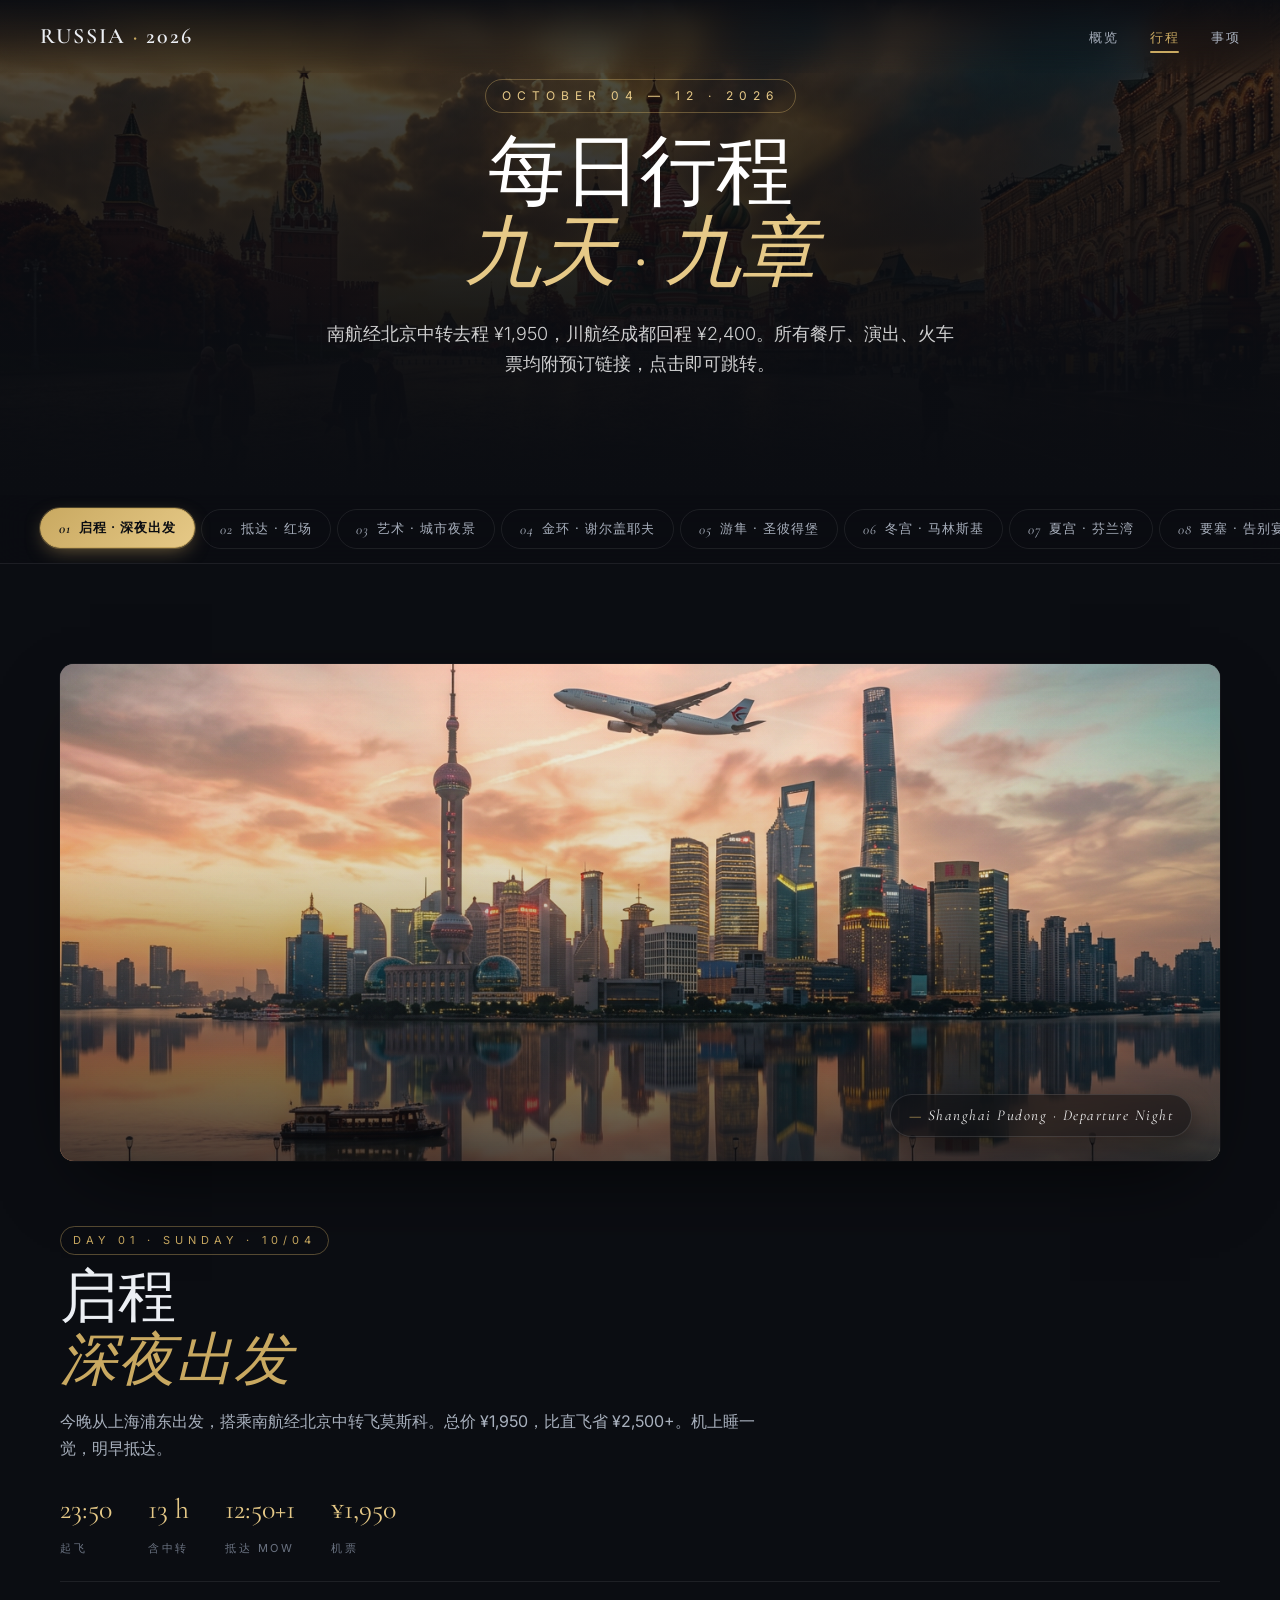
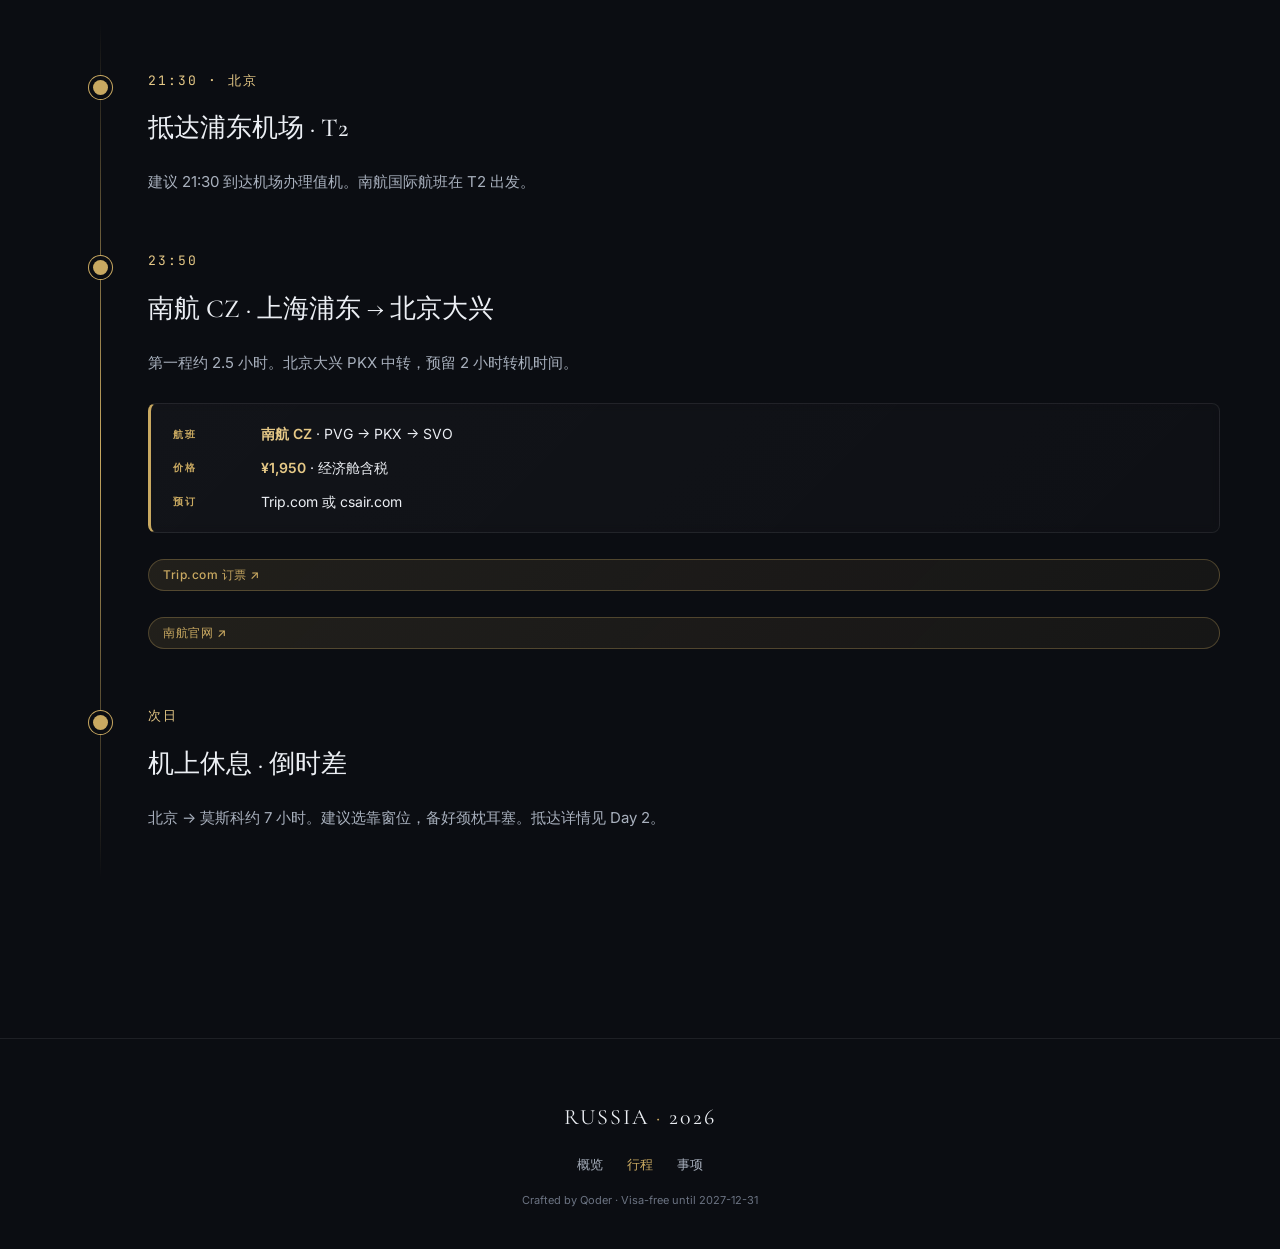
==== commit c1d8d7ba: "Move Swan Lake night to Mariinsky Theatre Replace the Moscow ballet slot with a city-view itinerary " ====
--- a/itinerary.html
+++ b/itinerary.html
@@ -35,10 +35,10 @@
   <div class="tab-nav-inner">
     <button class="tab-btn active" data-day="1"><span class="n">01</span> 启程 · 深夜出发</button>
     <button class="tab-btn" data-day="2"><span class="n">02</span> 抵达 · 红场</button>
-    <button class="tab-btn" data-day="3"><span class="n">03</span> 艺术 · 大剧院芭蕾</button>
+    <button class="tab-btn" data-day="3"><span class="n">03</span> 艺术 · 城市夜景</button>
     <button class="tab-btn" data-day="4"><span class="n">04</span> 金环 · 谢尔盖耶夫</button>
     <button class="tab-btn" data-day="5"><span class="n">05</span> 游隼 · 圣彼得堡</button>
-    <button class="tab-btn" data-day="6"><span class="n">06</span> 冬宫 · 滴血教堂</button>
+    <button class="tab-btn" data-day="6"><span class="n">06</span> 冬宫 · 马林斯基</button>
     <button class="tab-btn" data-day="7"><span class="n">07</span> 夏宫 · 芬兰湾</button>
     <button class="tab-btn" data-day="8"><span class="n">08</span> 要塞 · 告别宴</button>
     <button class="tab-btn" data-day="9"><span class="n">09</span> 回国</button>
@@ -87,7 +87,10 @@
   <div class="timeline">
     <div class="event"><div class="time">12:50 · 莫斯科</div><h3>抵达谢列梅捷沃 SVO</h3><p>边检 30–45 分钟，填写入境卡（<b style="color:var(--red)">务必保留至出境</b>）。落地换 10,000₽ + 买 MTS SIM 卡。</p></div>
     <div class="event"><div class="time">14:00</div><h3>Aeroexpress 快轨入城</h3><p>D 航站楼 → 白俄罗斯火车站，35 分钟 / 500₽。</p><div class="tags"><span class="tag price">¥40</span><span class="tag">35 min</span></div></div>
-    <div class="event"><div class="time">15:00</div><h3>入住 Hotel National</h3><p>1903 年开业，列宁曾下榻。红场步行 1 分钟。放下行李，轻装出发。</p><div class="tags"><span class="tag hotel">酒店 · 4 晚</span></div></div>
+    <div class="event"><div class="time">14:45</div><h3>ВкусВилл 便利店 · 补给站</h3><p>朋友推荐 · 自制甜品好吃（不过有点甜）。俄罗斯最大健康食品连锁 2200+ 门店，路过随手买酸奶、零食、水果。</p>
+      <a href="https://vkusvill.ru/" target="_blank" class="booking">官网 ↗</a><div class="tags"><span class="tag price">随手买</span></div>
+    </div>
+    <div class="event"><div class="time">15:00</div><h3>入住 Artcourt Moscow Center</h3><p>前万豪 Courtyard 旗下，Voznesensky Pereulok 7，市中心步行区，红场 10 分钟。放下行李，轻装出发。</p><a href="https://artcourt.activhotels.ru" target="_blank" class="booking">查看酒店 ↗</a><div class="tags"><span class="tag hotel">酒店 · 4 晚</span></div></div>
     <div class="event"><div class="time">15:30</div><h3>克里姆林宫 · 军械库 + 教堂广场</h3><p>沙皇皇冠、复活节金蛋、罗曼诺夫王朝珠宝。伊凡大帝钟楼可登顶。</p>
       <div class="event-img" style="background-image:url('img/event-kremlin.jpg')"></div>
       <div class="detail-card"><div class="k">门票</div><div class="v"><strong>套票 1,000₽</strong>（¥80）</div><div class="k">预约</div><div class="v">kreml.ru · 选 15:30 场</div></div>
@@ -112,15 +115,15 @@
   </div>
 </section>
 
-<!-- ========== DAY 3 — BALLET DAY ========== -->
+<!-- ========== DAY 3 ========== -->
 <section class="block tab-panel" data-day="3">
-  <div class="day-banner b3"><span class="banner-caption">Bolshoi Theatre · Swan Lake at 20:00</span></div>
-  <div class="day-head">
-    <span class="kicker">Day 03 · Tuesday · 10/06 · Moscow · Ballet Night</span>
-    <h2>特列季亚科夫 · 麻雀山<br><em>大剧院芭蕾舞之夜</em></h2>
-    <p class="desc">白天看尽俄罗斯艺术巅峰与莫斯科日落，夜晚踏入世界四大芭蕾舞团之首的 Bolshoi——这趟旅程最璀璨的高光。</p>
-    <div class="day-stats">
-      <div class="day-stat"><span class="v">🩰</span><span class="l">Bolshoi</span></div>
+  <div class="day-banner b3"><span class="banner-caption">Sparrow Hills · Moscow City after sunset</span></div>
+  <div class="day-head">
+    <span class="kicker">Day 03 · Tuesday · 10/06 · Moscow</span>
+    <h2>俄罗斯艺术 · 麻雀山<br><em>莫斯科城市天际线</em></h2>
+    <p class="desc">白天看尽俄罗斯艺术与老城街巷，傍晚从麻雀山俯瞰全城，入夜登上莫斯科城观景台，让帝国古典与现代天际线在一天内完成交汇。</p>
+    <div class="day-stats">
+      <div class="day-stat"><span class="v">89 F</span><span class="l">观景高度</span></div>
       <div class="day-stat"><span class="v">17:45</span><span class="l">日落</span></div>
       <div class="day-stat"><span class="v">4 km</span><span class="l">步行</span></div>
     </div>
@@ -133,36 +136,19 @@
       <div class="tags"><span class="tag price">¥40</span><span class="tag">2.5h</span></div>
     </div>
     <div class="event"><div class="time">13:00</div><h3>午餐 · Теремок (Teremok)</h3><p>俄式煎饼 Блин 快餐 · 鱼子酱煎饼 + 红菜汤。</p><a href="https://teremok.ru/" target="_blank" class="booking">官网 ↗</a><div class="tags"><span class="tag price">人均 ¥40</span></div></div>
-    <div class="event"><div class="time">14:30</div><h3>基督救世主大教堂 → 阿尔巴特老街</h3><p>世界最高东正教教堂，103 米金顶。步行至阿尔巴特老街（普希金故居在此）。</p>
+    <div class="event"><div class="time">14:30</div><h3>基督救世主大教堂 → 阿尔巴特老街</h3><p>世界最高东正教教堂，103 米金顶。步行至阿尔巴特老街，沿途经过普希金故居与街头艺人聚集区。</p>
       <div class="event-img" style="background-image:url('img/event-christ-saviour.jpg')"></div>
     </div>
-    <div class="event"><div class="time">17:30</div><h3>麻雀山 · 莫斯科全城日落</h3><p>莫斯科河制高点，同时看到莫斯科大学「七姐妹」与卢日尼基体育场。</p>
+    <div class="event"><div class="time">17:15</div><h3>麻雀山 · 莫斯科全城日落</h3><p>莫斯科河制高点，同时看到莫斯科大学「七姐妹」、卢日尼基体育场与远处的莫斯科城。</p>
       <div class="event-img" style="background-image:url('img/event-sparrow-hills.jpg')"></div>
     </div>
-    <div class="event"><div class="time">18:30</div><h3>晚餐 · Grand Cafe Dr. Живаго</h3><p>大剧院对面，苏联 60 年代知识分子客厅风。吃完散步 5 分钟直达 Bolshoi，完美衔接。</p>
-      <div class="event-img" style="background-image:url('img/event-drzhivago.jpg')"></div>
-      <div class="detail-card"><div class="k">地址</div><div class="v">ul. Petrovka 2 · 大剧院正对面</div><div class="k">必点</div><div class="v">«Лара» 甜点 · 俄式烤鹅 · 伏特加套组</div><div class="k">人均</div><div class="v">2,200₽（¥170）</div></div>
-      <a href="https://drzhivago.ru/booking/" target="_blank" class="booking">预订座位 ↗</a>
-      <div class="tags"><span class="tag price">人均 ¥170</span><span class="tag">18:30 开餐</span></div>
-    </div>
-    <div class="event">
-      <div class="time">20:00</div>
-      <h3>🩰 莫斯科大剧院芭蕾舞 · Bolshoi Ballet</h3>
-      <p>世界四大芭蕾舞团之首，1776 年创立。剧院本身是 1825 年新古典主义建筑杰作，正立面八柱阿波罗战车三角楣，5000 卢布纸币上的地标。</p>
-      <div class="event-img" style="background-image:url('img/event-bolshoi.jpg')"></div>
-      <div class="detail-card">
-        <div class="k">剧院</div><div class="v"><strong>Большой театр · 历史主舞台 (Historic Stage)</strong></div>
-        <div class="k">推荐剧目</div><div class="v">《天鹅湖》(Swan Lake) · 柴可夫斯基经典 · 首演 1877 年</div>
-        <div class="k">档期</div><div class="v">10/6 周二 20:00 · 演出约 2h45m（含 2 次中场）</div>
-        <div class="k">座位</div><div class="v"><strong>Amphitheatre 第 3–5 排中央</strong> · 视野与性价比最佳</div>
-        <div class="k">票价</div><div class="v">10,000–15,000₽（¥780–¥1,170）</div>
-        <div class="k">购票</div><div class="v">bolshoi.ru · 开票首日即抢（提前 2-3 个月）· 仅官网真票，第三方黄牛 3 倍溢价</div>
-        <div class="k">Dress Code</div><div class="v">Smart Casual · 男士衬衫+西裤 · 女士连衣裙/套装</div>
-      </div>
-      <a href="https://ticket.bolshoi.ru/shows" target="_blank" class="booking">Bolshoi 官方购票 ↗</a>
-      <div class="tags"><span class="tag price">¥780–1,170</span><span class="tag">2h45m</span><span class="tag">全程高光</span><span class="tag">需提前抢票</span></div>
-    </div>
-    <div class="event"><div class="time">23:00</div><h3>散场 · 步行回酒店</h3><p>大剧院到 Hotel National 仅 8 分钟，十月深夜红场灯火通明，可顺路再看一眼圣瓦西里夜景。</p></div>
+    <div class="event"><div class="time">19:00</div><h3>PANORAMA360 · 莫斯科城夜景</h3><p>登上联邦塔 89 层，从现代摩天楼群俯瞰莫斯科灯火。建议提前购买 19:00 时段门票，并预留安检时间。</p>
+      <div class="detail-card"><div class="k">位置</div><div class="v"><strong>Federation Tower · 89F</strong></div><div class="k">交通</div><div class="v">麻雀山打车约 20–30 分钟</div><div class="k">预约</div><div class="v">以官网当天开放时段为准</div></div>
+      <a href="https://pnr360.ru/en/visiting-rules/" target="_blank" class="booking">查看参观须知 ↗</a>
+      <div class="tags"><span class="tag">城市夜景</span><span class="tag">约 1.5h</span><span class="tag">建议预约</span></div>
+    </div>
+    <div class="event"><div class="time">20:45</div><h3>莫斯科城晚餐</h3><p>在联邦塔或 Afimall City 内用餐，可按当天状态选择塔内景观餐厅或轻松的商场餐厅。</p><div class="tags"><span class="tag price">丰俭由人</span><span class="tag">无需赶场</span></div></div>
+    <div class="event"><div class="time">22:15</div><h3>返回酒店</h3><p>搭乘 Yandex Go 返回 Artcourt Moscow Center，结束从古典艺术到现代城市的一天。</p></div>
   </div>
 </section>
 
@@ -189,7 +175,17 @@
     </div>
     <div class="event"><div class="time">13:00</div><h3>午餐 · 修道院 «Трапезная»</h3><p>修道院内素食俄餐 + 自酿克瓦斯。</p><div class="tags"><span class="tag price">人均 ¥65</span></div></div>
     <div class="event"><div class="time">15:00</div><h3>小镇漫步 · 买套娃 · 返回莫斯科</h3><p>谢尔盖耶夫是俄罗斯套娃发源地。</p></div>
-    <div class="event"><div class="time">19:30</div><h3>晚餐 · Честная кухня</h3><p>主厨 Dmitry Shurshakov 创意俄餐，20 座开放式厨房。</p><div class="tags"><span class="tag price">人均 ¥195</span></div></div>
+    <div class="event"><div class="time">17:00</div><h3>莫斯科河游船 · Capital Cruise</h3><p>2.5 小时晚餐游船，从 Gorky Park 码头出发。水面倒映克里姆林宫金顶与基督救世主大教堂，10 月日落 17:45，刚好赶上金色时刻。</p>
+      <div class="event-img" style="background-image:url('img/event-moscow-cruise.jpg')"></div>
+      <div class="detail-card"><div class="k">票价</div><div class="v"><strong>1,200₽</strong>（¥95）· 含简餐饮品</div><div class="k">码头</div><div class="v">Gorky Park 码头 · 地铁十月站</div><div class="k">预订</div><div class="v">capital-cruise.ru</div></div>
+      <a href="https://capital-cruise.ru/en/" target="_blank" class="booking">预订船票 ↗</a>
+      <div class="tags"><span class="tag price">¥95</span><span class="tag">2.5h</span><span class="tag">日落游船</span></div>
+    </div>
+    <div class="event"><div class="time">19:30</div><h3>晚餐 · ШашлыкоFF (烤肉串)</h3><p>朋友推荐 · 大肉串非常好吃。Kuznetsky Most 19 市中心店，从游船上岸地铁直达。</p>
+      <div class="detail-card"><div class="k">地址</div><div class="v">ул. Кузнецкий Мост, 19 стр. 1</div><div class="k">必点</div><div class="v">羊肉大串 · 烤猪排 · 格鲁吉亚红酒</div><div class="k">人均</div><div class="v">1,000₽（¥80）</div></div>
+      <a href="https://moskva.shashlikoff.com/bars/34" target="_blank" class="booking">预订座位 ↗</a>
+      <div class="tags"><span class="tag price">人均 ¥80</span><span class="tag">需预订</span></div>
+    </div>
   </div>
 </section>
 
@@ -220,40 +216,50 @@
       <a href="https://eng.rzd.ru/" target="_blank" class="booking">RZD English ↗</a>
       <div class="tags"><span class="tag price">¥860</span><span class="tag">3h55m</span><span class="tag">商务舱含餐</span></div>
     </div>
-    <div class="event"><div class="time">18:00</div><h3>入住 Belmond Grand Hotel Europe</h3><p>1875 年开业，陀思妥耶夫斯基、柴可夫斯基都曾是座上客。</p><div class="tags"><span class="tag hotel">酒店 · 4 晚</span></div></div>
-    <div class="event"><div class="time">20:30</div><h3>晚餐 · Палкинъ (Palkin)</h3><p>1825 年开业老字号，普希金、果戈里、陀思妥耶夫斯基都曾在此用餐。</p>
-      <div class="event-img" style="background-image:url('img/event-palkin.jpg')"></div>
-      <a href="https://palkin.ru/en" target="_blank" class="booking">预订座位 ↗</a><div class="tags"><span class="tag price">人均 ¥250</span><span class="tag">百年老字号</span></div></div>
-  </div>
-</section>
-
-<!-- ========== DAY 6 ========== -->
+    <div class="event"><div class="time">18:00</div><h3>入住 Helen Hotel</h3><p>Bolshaya Morskaya 28/13，距冬宫 500 m，评分 9.5，含早餐。圣彼得堡最佳性价比精品酒店之一。</p><a href="https://helen-hotel.ru" target="_blank" class="booking">查看酒店 ↗</a><div class="tags"><span class="tag hotel">酒店 · 4 晚</span></div></div>
+    <div class="event"><div class="time">20:30</div><h3>晚餐 · FRANK by BASTA (烤猪排)</h3><p>朋友推荐 · 猪排好吃。Rubinshteina 29，圣彼得堡最有名的餐厅街，从酒店步行 10 分钟。</p>
+      <div class="detail-card"><div class="k">地址</div><div class="v">ул. Рубинштейна, 29 · 酒店步行 10 min</div><div class="k">必点</div><div class="v">招牌猪排 · BBQ 牛肋骨 · 精酿啤酒</div><div class="k">人均</div><div class="v">1,200₽（¥95）</div></div>
+      <a href="https://frankmeat.ru" target="_blank" class="booking">预订座位 ↗</a>
+      <div class="tags"><span class="tag price">人均 ¥95</span><span class="tag">需预订</span></div>
+    </div>
+  </div>
+</section>
+
+<!-- ========== DAY 6 — BALLET DAY ========== -->
 <section class="block tab-panel" data-day="6">
-  <div class="day-banner b6"><span class="banner-caption">The Hermitage · three million masterpieces</span></div>
-  <div class="day-head">
-    <span class="kicker">Day 06 · Friday · 10/09 · Saint Petersburg</span>
-    <h2>冬宫<br><em>滴血教堂</em></h2>
-    <p class="desc">世界四大博物馆之一的艾尔米塔什，达芬奇、伦勃朗、印象派齐聚。下午走过滴血救世主教堂的五彩马赛克。</p>
-    <div class="day-stats">
-      <div class="day-stat"><span class="v">3M+</span><span class="l">冬宫藏品</span></div>
-      <div class="day-stat"><span class="v">1057</span><span class="l">展厅</span></div>
-      <div class="day-stat"><span class="v">4 h</span><span class="l">建议参观</span></div>
-    </div>
-  </div>
-  <div class="timeline">
-    <div class="event"><div class="time">10:30</div><h3>艾尔米塔什博物馆 · 冬宫</h3><p>1764 年叶卡捷琳娜二世创建。达芬奇《柏诺瓦的圣母》、伦勃朗《浪子回头》、马蒂斯《舞蹈》。</p>
+  <div class="day-banner b6"><span class="banner-caption">The Hermitage by day · Mariinsky by night</span></div>
+  <div class="day-head">
+    <span class="kicker">Day 06 · Friday · 10/09 · Saint Petersburg · Ballet Night</span>
+    <h2>冬宫 · 滴血教堂<br><em>马林斯基《天鹅湖》</em></h2>
+    <p class="desc">白天走进艾尔米塔什与滴血教堂，傍晚提前抵达马林斯基历史剧院，在圣彼得堡观看柴可夫斯基经典《天鹅湖》。</p>
+    <div class="day-stats">
+      <div class="day-stat"><span class="v">19:00</span><span class="l">开演</span></div>
+      <div class="day-stat"><span class="v">3h10m</span><span class="l">演出时长</span></div>
+      <div class="day-stat"><span class="v">2</span><span class="l">中场休息</span></div>
+    </div>
+  </div>
+  <div class="timeline">
+    <div class="event"><div class="time">11:00</div><h3>艾尔米塔什博物馆 · 冬宫</h3><p>1764 年叶卡捷琳娜二世创建。达芬奇《柏诺瓦的圣母》、伦勃朗《浪子回头》、马蒂斯《舞蹈》。</p>
       <div class="event-img" style="background-image:url('img/event-hermitage.jpg')"></div>
-      <div class="detail-card"><div class="k">门票</div><div class="v"><strong>700₽</strong>（¥55）· 含主楼 + 总参谋部大楼</div><div class="k">预约</div><div class="v">hermitagemuseum.org · 10:30 入场避人潮</div></div>
+      <div class="detail-card"><div class="k">门票</div><div class="v"><strong>700₽</strong>（¥55）· 以官网实时票价为准</div><div class="k">预约</div><div class="v">购买 11:00 左右的分时入场票</div></div>
       <a href="https://www.hermitagemuseum.org/wps/portal/hermitage/buy-ticket/" target="_blank" class="booking">预订门票 ↗</a>
-      <div class="tags"><span class="tag price">¥55</span><span class="tag">4h</span><span class="tag">世界顶级</span></div>
+      <div class="tags"><span class="tag price">¥55</span><span class="tag">3.5h</span><span class="tag">世界顶级</span></div>
     </div>
     <div class="event"><div class="time">14:30</div><h3>午餐 · Эрмитажная кухня</h3><p>冬宫广场旁 · 主厨重构 18-19 世纪沙皇御膳。</p><a href="https://gutsait.ru/hermitage" target="_blank" class="booking">预订座位 ↗</a><div class="tags"><span class="tag price">人均 ¥120</span></div></div>
-    <div class="event"><div class="time">16:00</div><h3>滴血救世主教堂 + 喀山大教堂</h3><p>7,500㎡ 马赛克壁画世界之最。喀山大教堂免费入内。</p>
+    <div class="event"><div class="time">16:00</div><h3>滴血救世主教堂</h3><p>7,500㎡ 马赛克壁画世界之最。参观后直接前往马林斯基剧院方向，不再绕行喀山大教堂。</p>
       <div class="event-img" style="background-image:url('img/event-spilled-blood.jpg')"></div>
-      <div class="detail-card"><div class="k">滴血教堂</div><div class="v">门票 350₽（¥28）</div><div class="k">喀山</div><div class="v">免费 · 女性需戴头巾</div></div>
-    </div>
-    <div class="event"><div class="time">18:00</div><h3>涅瓦大街 · 书店咖啡</h3><p>Дом Книги 二楼 · 一杯咖啡俯瞰喀山大教堂。</p></div>
-    <div class="event"><div class="time">20:00</div><h3>晚餐 · Тепло (Teplo)</h3><p>暖屋风家庭俄餐 · 五个主题房间 · 本地人最爱。</p><a href="https://teplo.family/" target="_blank" class="booking">预订座位 ↗</a><div class="tags"><span class="tag price">人均 ¥140</span></div></div>
+      <div class="detail-card"><div class="k">门票</div><div class="v">350₽（¥28）</div><div class="k">停留</div><div class="v">约 1 小时 · 17:00 前离开</div></div>
+    </div>
+    <div class="event"><div class="time">17:20</div><h3>提前晚餐 · Тепло (Teplo)</h3><p>暖屋风家庭俄餐，距离马林斯基剧院不远。提前预订并控制在 50 分钟内用餐。</p><a href="https://teplo.family/" target="_blank" class="booking">预订座位 ↗</a><div class="tags"><span class="tag price">人均 ¥140</span><span class="tag">需预订</span></div></div>
+    <div class="event"><div class="time">18:15</div><h3>抵达马林斯基历史剧院</h3><p>预留安检、寄存外套和寻找座位时间。携带电子票与购票所用护照，着装建议 Smart Casual。</p>
+      <div class="detail-card"><div class="k">场馆</div><div class="v"><strong>Mariinsky Theatre · 历史主舞台</strong></div><div class="k">地址</div><div class="v">Theatre Square, 1 · Saint Petersburg</div><div class="k">入场</div><div class="v">建议开演前 45 分钟抵达</div></div>
+    </div>
+    <div class="event"><div class="time">19:00 – 22:10</div><h3>🩰 马林斯基芭蕾舞团 ·《天鹅湖》</h3><p>柴可夫斯基经典芭蕾，在马林斯基历史剧院演出，全长约 3 小时 10 分钟，含两次中场休息。</p>
+      <div class="detail-card"><div class="k">日期</div><div class="v"><strong>2026/10/09 · 19:00</strong></div><div class="k">时长</div><div class="v">3h10m · 两次中场</div><div class="k">购票</div><div class="v">仅通过 mariinsky.ru 官方页面购买</div></div>
+      <a href="https://www.mariinsky.ru/en/playbill/playbill/2026/10/9/1_1900/" target="_blank" class="booking">马林斯基官方购票 ↗</a>
+      <div class="tags"><span class="tag">历史主舞台</span><span class="tag">3h10m</span><span class="tag">需提前购票</span></div>
+    </div>
+    <div class="event"><div class="time">22:20</div><h3>散场 · 返回酒店</h3><p>演出结束后搭乘 Yandex Go 返回 Helen Hotel。原定运河夜游移至次日晚，并以天气和实际运营情况为准。</p></div>
   </div>
 </section>
 
@@ -281,6 +287,11 @@
     <div class="event"><div class="time">13:00</div><h3>午餐 · 夏宫 «Самсон»</h3><p>下花园内俄式餐厅。</p><a href="https://samson-hotel.ru/en/restaurants/" target="_blank" class="booking">预订座位 ↗</a><div class="tags"><span class="tag price">人均 ¥95</span></div></div>
     <div class="event"><div class="time">15:00</div><h3>水翼船返回市区</h3></div>
     <div class="event"><div class="time">19:30</div><h3>晚餐 · Пробка (Probka)</h3><p>本地人最爱意式小馆 · 连续吃俄餐后的完美调剂。主厨 Aram Mnatsakanov 代表作。</p><a href="https://probka.org/en/restaurants/probka-spb/" target="_blank" class="booking">预订座位 ↗</a><div class="tags"><span class="tag price">人均 ¥125</span></div></div>
+    <div class="event"><div class="time">21:30 · 视运营情况</div><h3>运河夜游 · Прогулка по рекам и каналам</h3><p>原 10 月 9 日项目移至今晚。仅在天气与船期允许时参加；若十月航线停运则直接取消，不影响主行程。</p>
+      <div class="event-img" style="background-image:url('img/event-spb-cruise.jpg')"></div>
+      <div class="detail-card"><div class="k">票价</div><div class="v"><strong>约 800₽</strong>（¥65）</div><div class="k">时长</div><div class="v">1–1.5 小时</div><div class="k">确认</div><div class="v">当天查询码头班次与天气</div></div>
+      <div class="tags"><span class="tag price">¥65</span><span class="tag">备选项目</span><span class="tag">注意保暖</span></div>
+    </div>
   </div>
 </section>
 
@@ -334,7 +345,7 @@
     </div>
   </div>
   <div class="timeline">
-    <div class="event"><div class="time">10:00</div><h3>酒店早餐 + 退房</h3><p>Belmond 最后一餐 · 行李寄存前台。</p></div>
+    <div class="event"><div class="time">10:00</div><h3>酒店早餐 + 退房</h3><p>Helen Hotel 最后一餐 · 行李寄存前台。</p></div>
     <div class="event"><div class="time">11:00</div><h3>俄罗斯博物馆 或 法贝热博物馆</h3><p>俄罗斯博物馆：米哈伊洛夫宫建筑杰作。法贝热：9 枚复活节彩蛋全世界最完整。</p>
       <div class="event-img" style="background-image:url('img/event-faberge.jpg')"></div>
       <div class="tags"><span class="tag price">¥36-40</span><span class="tag">二选一</span></div>
--- a/styles.css
+++ b/styles.css
@@ -422,8 +422,8 @@
 .day-banner.b1::before { background-image: url('img/hero-1.jpg'); }
 .day-banner.b2 { background-image: url('img/hero-2.jpg'); }
 .day-banner.b2::before { background-image: url('img/hero-2.jpg'); }
-.day-banner.b3 { background-image: url('img/hero-3.jpg'); }
-.day-banner.b3::before { background-image: url('img/hero-3.jpg'); }
+.day-banner.b3 { background-image: url('img/event-sparrow-hills.jpg'); }
+.day-banner.b3::before { background-image: url('img/event-sparrow-hills.jpg'); }
 .day-banner.b4 { background-image: url('img/hero-4.jpg'); }
 .day-banner.b4::before { background-image: url('img/hero-4.jpg'); }
 .day-banner.b5 { background-image: url('img/hero-5.jpg'); }
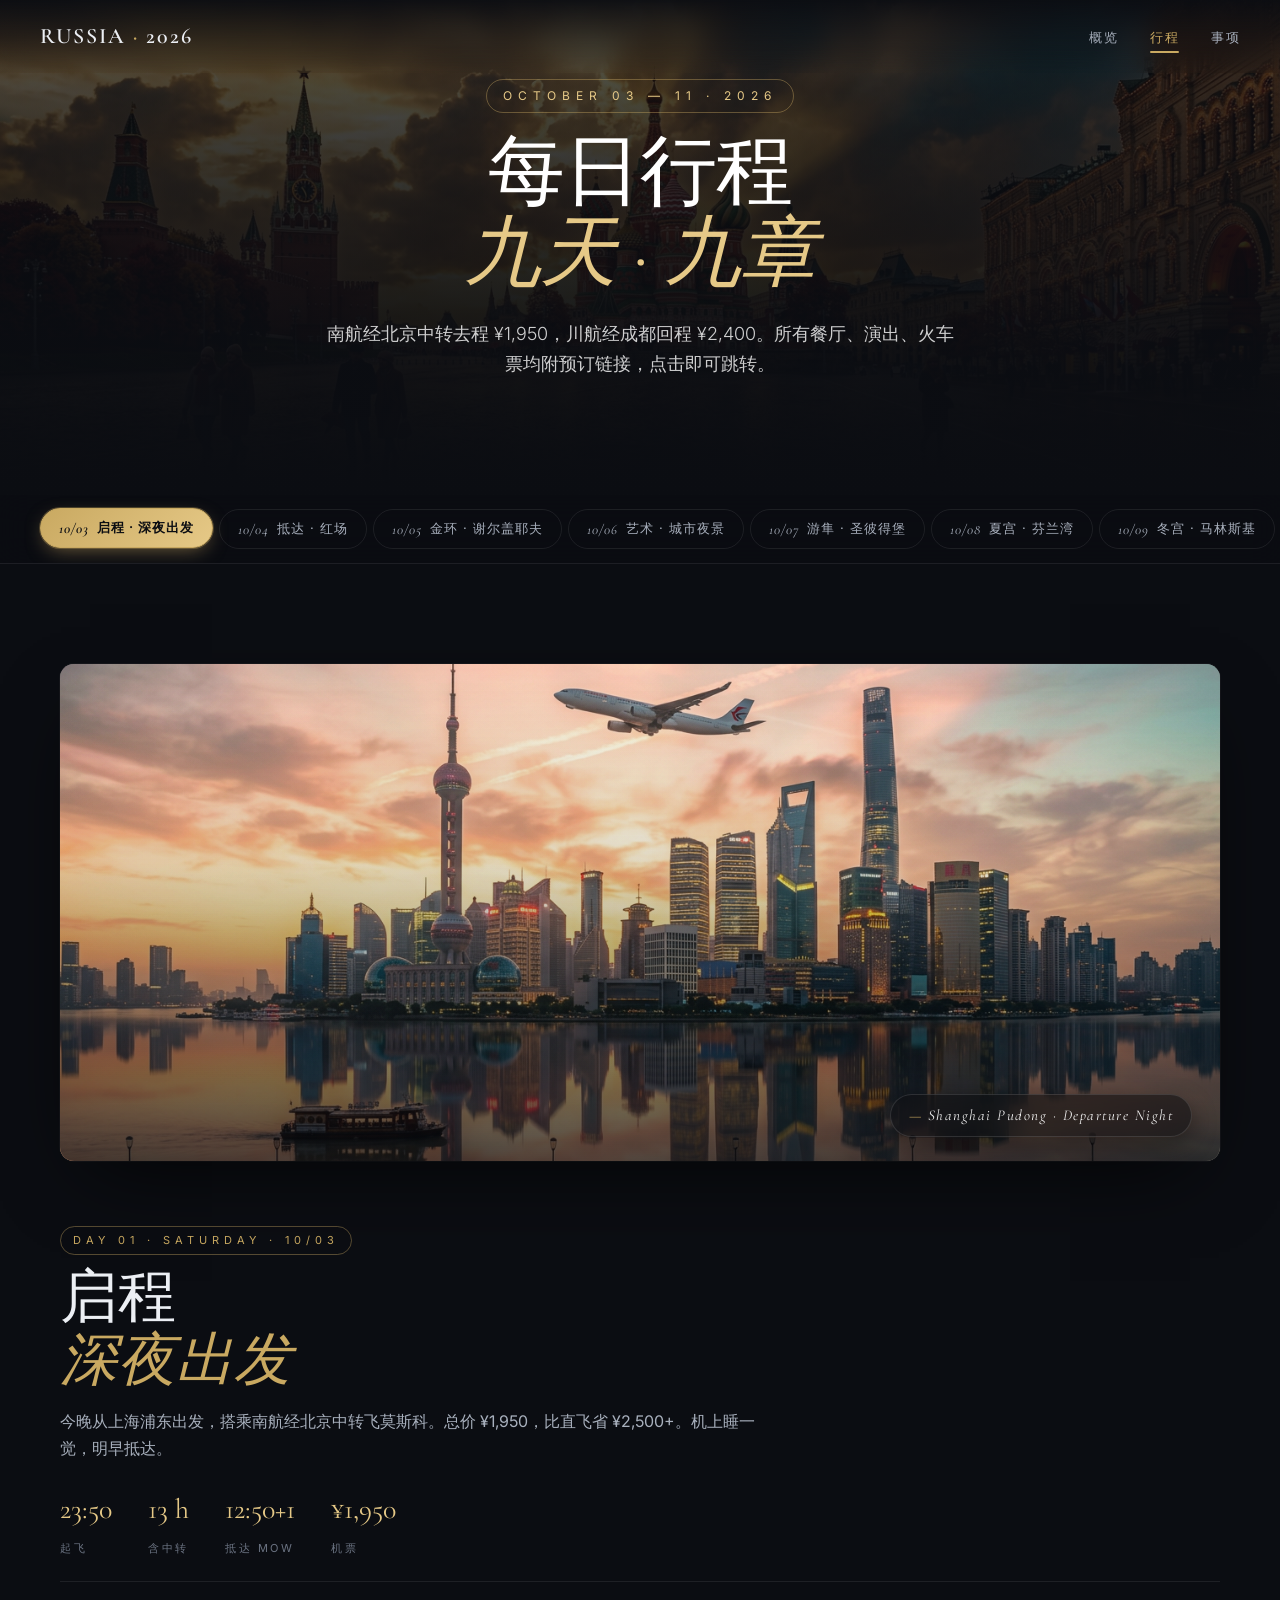
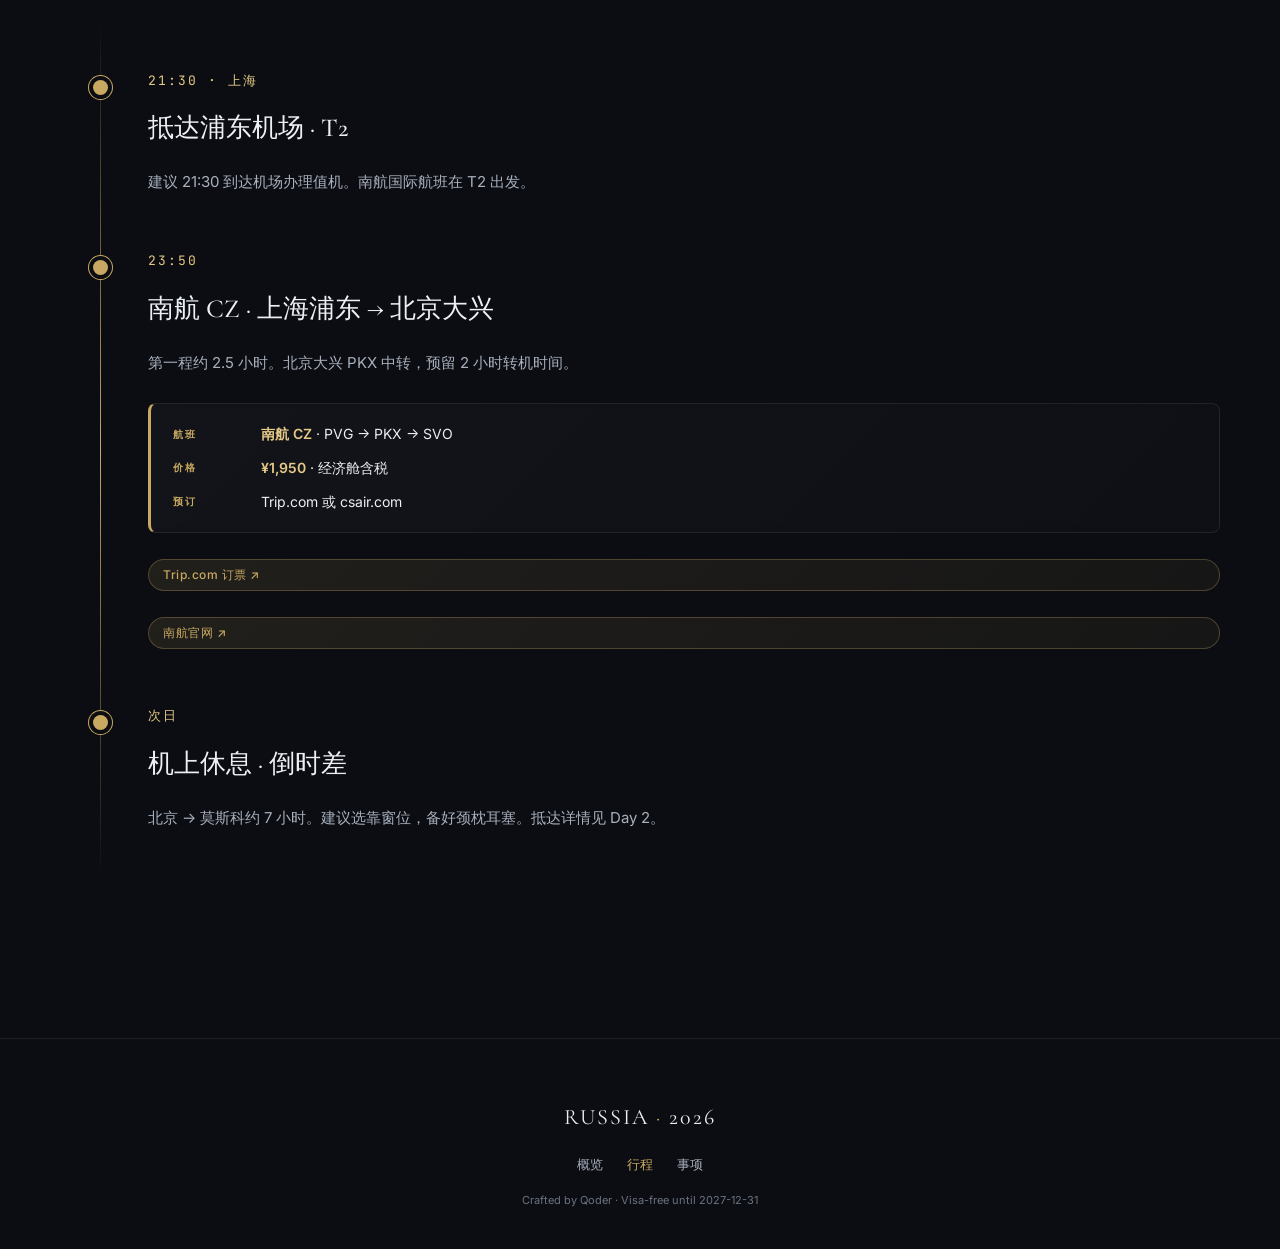
==== commit 500e5ffa: "Shift Russia itinerary to October 3–11 Align travel dates, hotel stays, Sapsan transfer, and dated i" ====
--- a/itinerary.html
+++ b/itinerary.html
@@ -25,7 +25,7 @@
   <div style="position:absolute; inset:0; background-image: url('img/hero-2.jpg'); background-size: cover; background-position: center; z-index: 0;"></div>
   <div style="position:absolute; inset:0; background: linear-gradient(180deg, rgba(11,13,18,.4) 0%, rgba(11,13,18,.75) 60%, rgba(11,13,18,.98) 100%); z-index: 1;"></div>
   <div class="hero-content" style="position:relative; z-index: 2;">
-    <span class="kicker">October 04 — 12 · 2026</span>
+    <span class="kicker">October 03 — 11 · 2026</span>
     <h1>每日行程<br><em>九天 · 九章</em></h1>
     <p class="subtitle">南航经北京中转去程 ¥1,950，川航经成都回程 ¥2,400。所有餐厅、演出、火车票均附预订链接，点击即可跳转。</p>
   </div>
@@ -33,15 +33,15 @@
 
 <nav class="tab-nav" id="tabNav" style="top: 60px;">
   <div class="tab-nav-inner">
-    <button class="tab-btn active" data-day="1"><span class="n">01</span> 启程 · 深夜出发</button>
-    <button class="tab-btn" data-day="2"><span class="n">02</span> 抵达 · 红场</button>
-    <button class="tab-btn" data-day="3"><span class="n">03</span> 艺术 · 城市夜景</button>
-    <button class="tab-btn" data-day="4"><span class="n">04</span> 金环 · 谢尔盖耶夫</button>
-    <button class="tab-btn" data-day="5"><span class="n">05</span> 游隼 · 圣彼得堡</button>
-    <button class="tab-btn" data-day="6"><span class="n">06</span> 冬宫 · 马林斯基</button>
-    <button class="tab-btn" data-day="7"><span class="n">07</span> 夏宫 · 芬兰湾</button>
-    <button class="tab-btn" data-day="8"><span class="n">08</span> 要塞 · 告别宴</button>
-    <button class="tab-btn" data-day="9"><span class="n">09</span> 回国</button>
+    <button class="tab-btn active" data-day="1"><span class="n">10/03</span> 启程 · 深夜出发</button>
+    <button class="tab-btn" data-day="2"><span class="n">10/04</span> 抵达 · 红场</button>
+    <button class="tab-btn" data-day="3"><span class="n">10/05</span> 金环 · 谢尔盖耶夫</button>
+    <button class="tab-btn" data-day="4"><span class="n">10/06</span> 艺术 · 城市夜景</button>
+    <button class="tab-btn" data-day="5"><span class="n">10/07</span> 游隼 · 圣彼得堡</button>
+    <button class="tab-btn" data-day="6"><span class="n">10/08</span> 夏宫 · 芬兰湾</button>
+    <button class="tab-btn" data-day="7"><span class="n">10/09</span> 冬宫 · 马林斯基</button>
+    <button class="tab-btn" data-day="8"><span class="n">10/10</span> 要塞 · 告别宴</button>
+    <button class="tab-btn" data-day="9"><span class="n">10/11</span> 回国</button>
   </div>
 </nav>
 
@@ -49,7 +49,7 @@
 <section class="block tab-panel active" data-day="1">
   <div class="day-banner b1"><span class="banner-caption">Shanghai Pudong · Departure Night</span></div>
   <div class="day-head">
-    <span class="kicker">Day 01 · Sunday · 10/04</span>
+    <span class="kicker">Day 01 · Saturday · 10/03</span>
     <h2>启程<br><em>深夜出发</em></h2>
     <p class="desc">今晚从上海浦东出发，搭乘南航经北京中转飞莫斯科。总价 ¥1,950，比直飞省 ¥2,500+。机上睡一觉，明早抵达。</p>
     <div class="day-stats">
@@ -60,7 +60,7 @@
     </div>
   </div>
   <div class="timeline">
-    <div class="event"><div class="time">21:30 · 北京</div><h3>抵达浦东机场 · T2</h3><p>建议 21:30 到达机场办理值机。南航国际航班在 T2 出发。</p></div>
+    <div class="event"><div class="time">21:30 · 上海</div><h3>抵达浦东机场 · T2</h3><p>建议 21:30 到达机场办理值机。南航国际航班在 T2 出发。</p></div>
     <div class="event"><div class="time">23:50</div><h3>南航 CZ · 上海浦东 → 北京大兴</h3><p>第一程约 2.5 小时。北京大兴 PKX 中转，预留 2 小时转机时间。</p>
       <div class="detail-card"><div class="k">航班</div><div class="v"><strong>南航 CZ</strong> · PVG → PKX → SVO</div><div class="k">价格</div><div class="v"><strong>¥1,950</strong> · 经济舱含税</div><div class="k">预订</div><div class="v">Trip.com 或 csair.com</div></div>
       <a href="https://www.trip.com/flights/airport-pvg-svo/" target="_blank" class="booking">Trip.com 订票 ↗</a>
@@ -74,7 +74,7 @@
 <section class="block tab-panel" data-day="2">
   <div class="day-banner b2"><span class="banner-caption">Red Square · Saint Basil's at golden hour</span></div>
   <div class="day-head">
-    <span class="kicker">Day 02 · Monday · 10/05 · Moscow</span>
+    <span class="kicker">Day 02 · Sunday · 10/04 · Moscow</span>
     <h2>抵达莫斯科<br><em>红场 · 克里姆林宫</em></h2>
     <p class="desc">中午降落谢列梅捷沃，下午直入莫斯科心脏——克里姆林宫的金顶、圣瓦西里的洋葱穹、扎里亚季耶的日落。第一晚在普希金咖啡馆用经典俄餐开场。</p>
     <div class="day-stats">
@@ -90,7 +90,7 @@
     <div class="event"><div class="time">14:45</div><h3>ВкусВилл 便利店 · 补给站</h3><p>朋友推荐 · 自制甜品好吃（不过有点甜）。俄罗斯最大健康食品连锁 2200+ 门店，路过随手买酸奶、零食、水果。</p>
       <a href="https://vkusvill.ru/" target="_blank" class="booking">官网 ↗</a><div class="tags"><span class="tag price">随手买</span></div>
     </div>
-    <div class="event"><div class="time">15:00</div><h3>入住 Artcourt Moscow Center</h3><p>前万豪 Courtyard 旗下，Voznesensky Pereulok 7，市中心步行区，红场 10 分钟。放下行李，轻装出发。</p><a href="https://artcourt.activhotels.ru" target="_blank" class="booking">查看酒店 ↗</a><div class="tags"><span class="tag hotel">酒店 · 4 晚</span></div></div>
+    <div class="event"><div class="time">15:00</div><h3>入住 Artcourt Moscow Center</h3><p>前万豪 Courtyard 旗下，Voznesensky Pereulok 7，市中心步行区，红场 10 分钟。10/04 入住，10/07 退房。</p><a href="https://artcourt.activhotels.ru" target="_blank" class="booking">查看酒店 ↗</a><div class="tags"><span class="tag hotel">酒店 · 3 晚</span></div></div>
     <div class="event"><div class="time">15:30</div><h3>克里姆林宫 · 军械库 + 教堂广场</h3><p>沙皇皇冠、复活节金蛋、罗曼诺夫王朝珠宝。伊凡大帝钟楼可登顶。</p>
       <div class="event-img" style="background-image:url('img/event-kremlin.jpg')"></div>
       <div class="detail-card"><div class="k">门票</div><div class="v"><strong>套票 1,000₽</strong>（¥80）</div><div class="k">预约</div><div class="v">kreml.ru · 选 15:30 场</div></div>
@@ -115,11 +115,11 @@
   </div>
 </section>
 
-<!-- ========== DAY 3 ========== -->
-<section class="block tab-panel" data-day="3">
+<!-- ========== DAY 4 ========== -->
+<section class="block tab-panel" data-day="4">
   <div class="day-banner b3"><span class="banner-caption">Sparrow Hills · Moscow City after sunset</span></div>
   <div class="day-head">
-    <span class="kicker">Day 03 · Tuesday · 10/06 · Moscow</span>
+    <span class="kicker">Day 04 · Tuesday · 10/06 · Moscow</span>
     <h2>俄罗斯艺术 · 麻雀山<br><em>莫斯科城市天际线</em></h2>
     <p class="desc">白天看尽俄罗斯艺术与老城街巷，傍晚从麻雀山俯瞰全城，入夜登上莫斯科城观景台，让帝国古典与现代天际线在一天内完成交汇。</p>
     <div class="day-stats">
@@ -152,11 +152,11 @@
   </div>
 </section>
 
-<!-- ========== DAY 4 ========== -->
-<section class="block tab-panel" data-day="4">
+<!-- ========== DAY 3 ========== -->
+<section class="block tab-panel" data-day="3">
   <div class="day-banner b4"><span class="banner-caption">Trinity Lavra · bells over birch forests</span></div>
   <div class="day-head">
-    <span class="kicker">Day 04 · Wednesday · 10/07 · Moscow Suburb</span>
+    <span class="kicker">Day 03 · Monday · 10/05 · Moscow Suburb</span>
     <h2>金环之旅<br><em>谢尔盖耶夫镇</em></h2>
     <p class="desc">俄罗斯东正教的精神圣地——谢尔盖圣三一修道院。15 世纪圣像画大师鲁布廖夫真迹，钟声回荡在白桦林间。</p>
     <div class="day-stats">
@@ -193,9 +193,9 @@
 <section class="block tab-panel" data-day="5">
   <div class="day-banner b5"><span class="banner-caption">Sapsan 754А · 700 km of birch autumn</span></div>
   <div class="day-head">
-    <span class="kicker">Day 05 · Thursday · 10/08 · MOW → LED</span>
+    <span class="kicker">Day 05 · Wednesday · 10/07 · MOW → LED</span>
     <h2>游隼穿越<br><em>抵达圣彼得堡</em></h2>
-    <p class="desc">上午在莫斯科最后的 VDNKh 看苏联建筑奇迹，下午搭乘游隼号高铁穿越 700 公里白桦林，傍晚抵达北方威尼斯。</p>
+    <p class="desc">上午从容退房并提前抵达列宁格勒站，下午搭乘游隼号高铁穿越 700 公里白桦林，傍晚抵达北方威尼斯。</p>
     <div class="day-stats">
       <div class="day-stat"><span class="v">4 h</span><span class="l">Sapsan</span></div>
       <div class="day-stat"><span class="v">700 km</span><span class="l">穿越</span></div>
@@ -203,10 +203,9 @@
     </div>
   </div>
   <div class="timeline">
-    <div class="event"><div class="time">10:30</div><h3>VDNKh 全俄展览中心</h3><p>苏联 240 座展馆，金人喷泉斯大林美学巅峰。推荐宇航博物馆。</p>
-      <div class="event-img" style="background-image:url('img/event-vdnkh.jpg')"></div>
-    </div>
-    <div class="event"><div class="time">12:30</div><h3>午餐 · VDNKh «Хинкальная»</h3><p>高加索菜 · 每只 Хинкали 大肉包 120₽。</p><div class="tags"><span class="tag price">人均 ¥80</span></div></div>
+    <div class="event"><div class="time">08:30</div><h3>酒店早餐 · 整理行李</h3><p>在 Artcourt Moscow Center 从容吃早餐，确认护照、电子车票与随身行李。</p></div>
+    <div class="event"><div class="time">10:30</div><h3>退房 · 前往列宁格勒站</h3><p>乘 Yandex Go 前往 Ленинградский вокзал，预留市区交通与进站安检时间。</p><div class="tags"><span class="tag">提前到站</span></div></div>
+    <div class="event"><div class="time">12:00</div><h3>车站简餐 · 候车登车</h3><p>在站内用简餐并确认站台，建议最晚发车前 30 分钟完成检票准备。</p></div>
     <div class="event">
       <div class="time">13:30 – 17:25</div>
       <h3>游隼号 Sapsan 754А · 商务舱</h3>
@@ -216,7 +215,7 @@
       <a href="https://eng.rzd.ru/" target="_blank" class="booking">RZD English ↗</a>
       <div class="tags"><span class="tag price">¥860</span><span class="tag">3h55m</span><span class="tag">商务舱含餐</span></div>
     </div>
-    <div class="event"><div class="time">18:00</div><h3>入住 Helen Hotel</h3><p>Bolshaya Morskaya 28/13，距冬宫 500 m，评分 9.5，含早餐。圣彼得堡最佳性价比精品酒店之一。</p><a href="https://helen-hotel.ru" target="_blank" class="booking">查看酒店 ↗</a><div class="tags"><span class="tag hotel">酒店 · 4 晚</span></div></div>
+    <div class="event"><div class="time">18:00</div><h3>入住 Helen Hotel</h3><p>Bolshaya Morskaya 28/13，距冬宫 500 m，评分 9.5，含早餐。10/07 入住，10/11 退房。</p><a href="https://helen-hotel.ru" target="_blank" class="booking">查看酒店 ↗</a><div class="tags"><span class="tag hotel">酒店 · 4 晚</span></div></div>
     <div class="event"><div class="time">20:30</div><h3>晚餐 · FRANK by BASTA (烤猪排)</h3><p>朋友推荐 · 猪排好吃。Rubinshteina 29，圣彼得堡最有名的餐厅街，从酒店步行 10 分钟。</p>
       <div class="detail-card"><div class="k">地址</div><div class="v">ул. Рубинштейна, 29 · 酒店步行 10 min</div><div class="k">必点</div><div class="v">招牌猪排 · BBQ 牛肋骨 · 精酿啤酒</div><div class="k">人均</div><div class="v">1,200₽（¥95）</div></div>
       <a href="https://frankmeat.ru" target="_blank" class="booking">预订座位 ↗</a>
@@ -225,11 +224,11 @@
   </div>
 </section>
 
-<!-- ========== DAY 6 — BALLET DAY ========== -->
-<section class="block tab-panel" data-day="6">
+<!-- ========== DAY 7 — BALLET DAY ========== -->
+<section class="block tab-panel" data-day="7">
   <div class="day-banner b6"><span class="banner-caption">The Hermitage by day · Mariinsky by night</span></div>
   <div class="day-head">
-    <span class="kicker">Day 06 · Friday · 10/09 · Saint Petersburg · Ballet Night</span>
+    <span class="kicker">Day 07 · Friday · 10/09 · Saint Petersburg · Ballet Night</span>
     <h2>冬宫 · 滴血教堂<br><em>马林斯基《天鹅湖》</em></h2>
     <p class="desc">白天走进艾尔米塔什与滴血教堂，傍晚提前抵达马林斯基历史剧院，在圣彼得堡观看柴可夫斯基经典《天鹅湖》。</p>
     <div class="day-stats">
@@ -259,15 +258,15 @@
       <a href="https://www.mariinsky.ru/en/playbill/playbill/2026/10/9/1_1900/" target="_blank" class="booking">马林斯基官方购票 ↗</a>
       <div class="tags"><span class="tag">历史主舞台</span><span class="tag">3h10m</span><span class="tag">需提前购票</span></div>
     </div>
-    <div class="event"><div class="time">22:20</div><h3>散场 · 返回酒店</h3><p>演出结束后搭乘 Yandex Go 返回 Helen Hotel。原定运河夜游移至次日晚，并以天气和实际运营情况为准。</p></div>
-  </div>
-</section>
-
-<!-- ========== DAY 7 ========== -->
-<section class="block tab-panel" data-day="7">
+    <div class="event"><div class="time">22:20</div><h3>散场 · 返回酒店</h3><p>演出结束后搭乘 Yandex Go 返回 Helen Hotel，今晚不再安排其他项目。</p></div>
+  </div>
+</section>
+
+<!-- ========== DAY 6 ========== -->
+<section class="block tab-panel" data-day="6">
   <div class="day-banner b7"><span class="banner-caption">Peterhof · the Russian Versailles</span></div>
   <div class="day-head">
-    <span class="kicker">Day 07 · Saturday · 10/10 · Peterhof</span>
+    <span class="kicker">Day 06 · Thursday · 10/08 · Peterhof</span>
     <h2>夏宫<br><em>芬兰湾</em></h2>
     <p class="desc">俄罗斯的凡尔赛——彼得霍夫夏宫。大瀑布喷泉 10 月中旬即将关闭，务必抓紧。乘水翼船从涅瓦河直达芬兰湾。</p>
     <div class="day-stats">
@@ -287,7 +286,7 @@
     <div class="event"><div class="time">13:00</div><h3>午餐 · 夏宫 «Самсон»</h3><p>下花园内俄式餐厅。</p><a href="https://samson-hotel.ru/en/restaurants/" target="_blank" class="booking">预订座位 ↗</a><div class="tags"><span class="tag price">人均 ¥95</span></div></div>
     <div class="event"><div class="time">15:00</div><h3>水翼船返回市区</h3></div>
     <div class="event"><div class="time">19:30</div><h3>晚餐 · Пробка (Probka)</h3><p>本地人最爱意式小馆 · 连续吃俄餐后的完美调剂。主厨 Aram Mnatsakanov 代表作。</p><a href="https://probka.org/en/restaurants/probka-spb/" target="_blank" class="booking">预订座位 ↗</a><div class="tags"><span class="tag price">人均 ¥125</span></div></div>
-    <div class="event"><div class="time">21:30 · 视运营情况</div><h3>运河夜游 · Прогулка по рекам и каналам</h3><p>原 10 月 9 日项目移至今晚。仅在天气与船期允许时参加；若十月航线停运则直接取消，不影响主行程。</p>
+    <div class="event"><div class="time">21:30 · 视运营情况</div><h3>运河夜游 · Прогулка по рекам и каналам</h3><p>仅在天气与船期允许时参加；若十月航线停运则直接取消，也可将 10/10 晚作为备选，不影响主行程。</p>
       <div class="event-img" style="background-image:url('img/event-spb-cruise.jpg')"></div>
       <div class="detail-card"><div class="k">票价</div><div class="v"><strong>约 800₽</strong>（¥65）</div><div class="k">时长</div><div class="v">1–1.5 小时</div><div class="k">确认</div><div class="v">当天查询码头班次与天气</div></div>
       <div class="tags"><span class="tag price">¥65</span><span class="tag">备选项目</span><span class="tag">注意保暖</span></div>
@@ -299,7 +298,7 @@
 <section class="block tab-panel" data-day="8">
   <div class="day-banner b8"><span class="banner-caption">Peter & Paul Fortress · the noon cannon</span></div>
   <div class="day-head">
-    <span class="kicker">Day 08 · Sunday · 10/11 · Saint Petersburg</span>
+    <span class="kicker">Day 08 · Saturday · 10/10 · Saint Petersburg</span>
     <h2>彼得保罗要塞<br><em>告别宴</em></h2>
     <p class="desc">圣彼得堡的诞生地——1703 年彼得大帝在此奠基。要塞内埋葬着所有罗曼诺夫王朝沙皇。夜晚在 Belmond 顶层 Caviar Bar 举杯。</p>
     <div class="day-stats">
@@ -334,9 +333,9 @@
 <section class="block tab-panel" data-day="9">
   <div class="day-banner b9"><span class="banner-caption">The last Nevsky · До встречи</span></div>
   <div class="day-head">
-    <span class="kicker">Day 09 · Monday · 10/12 · LED → PVG</span>
+    <span class="kicker">Day 09 · Sunday · 10/11 · LED → PVG</span>
     <h2>最后的涅瓦<br><em>启程回国</em></h2>
-    <p class="desc">最后一站俄罗斯博物馆或法贝热博物馆，中午吃一盘圣彼得堡经典甜甜圈，下午在涅瓦大街做最后的漫步。傍晚搭乘川航经成都回上海，总价 ¥2,400。</p>
+    <p class="desc">最后一站俄罗斯博物馆或法贝热博物馆，中午吃一盘圣彼得堡经典甜甜圈，下午在涅瓦大街做最后的漫步。10/11 傍晚搭乘川航经成都回上海，10/12 抵达，总价 ¥2,400。</p>
     <div class="day-stats">
       <div class="day-stat"><span class="v">18:55</span><span class="l">起飞</span></div>
       <div class="day-stat"><span class="v">14 h</span><span class="l">含中转</span></div>
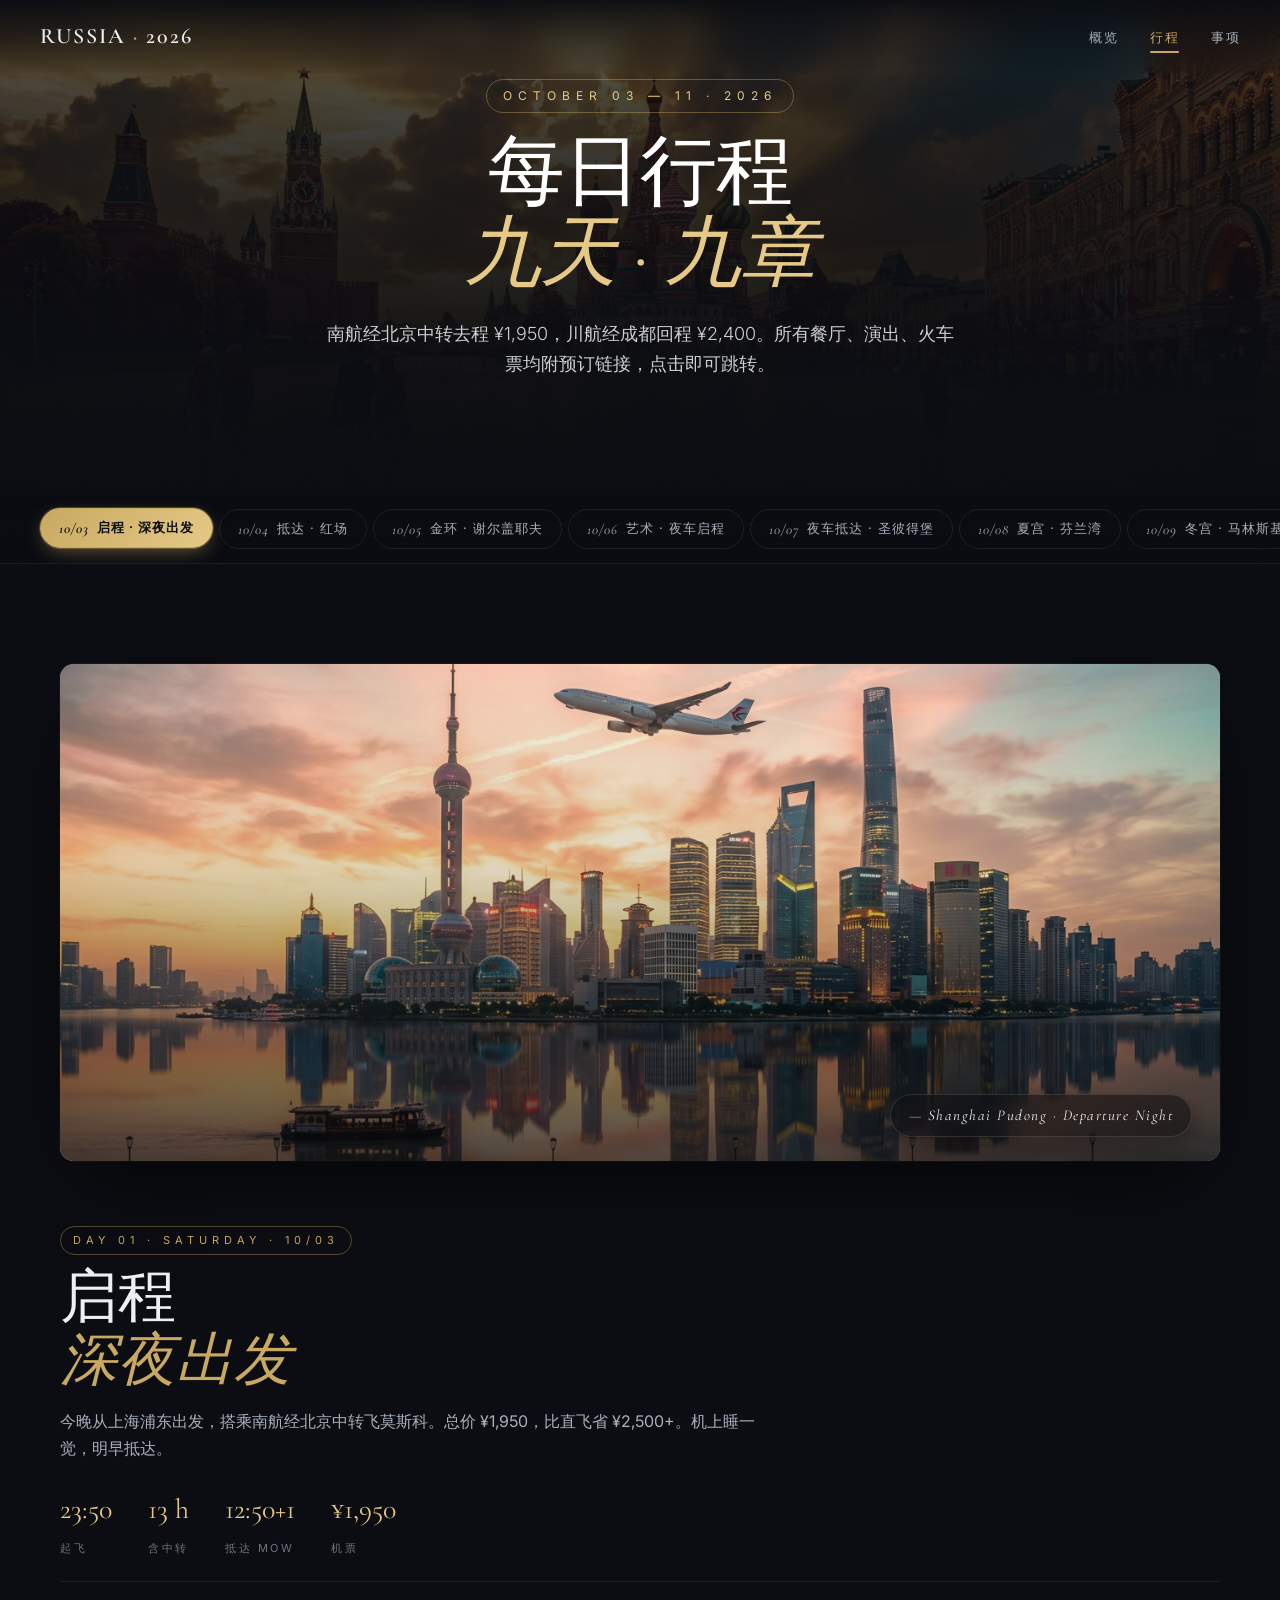
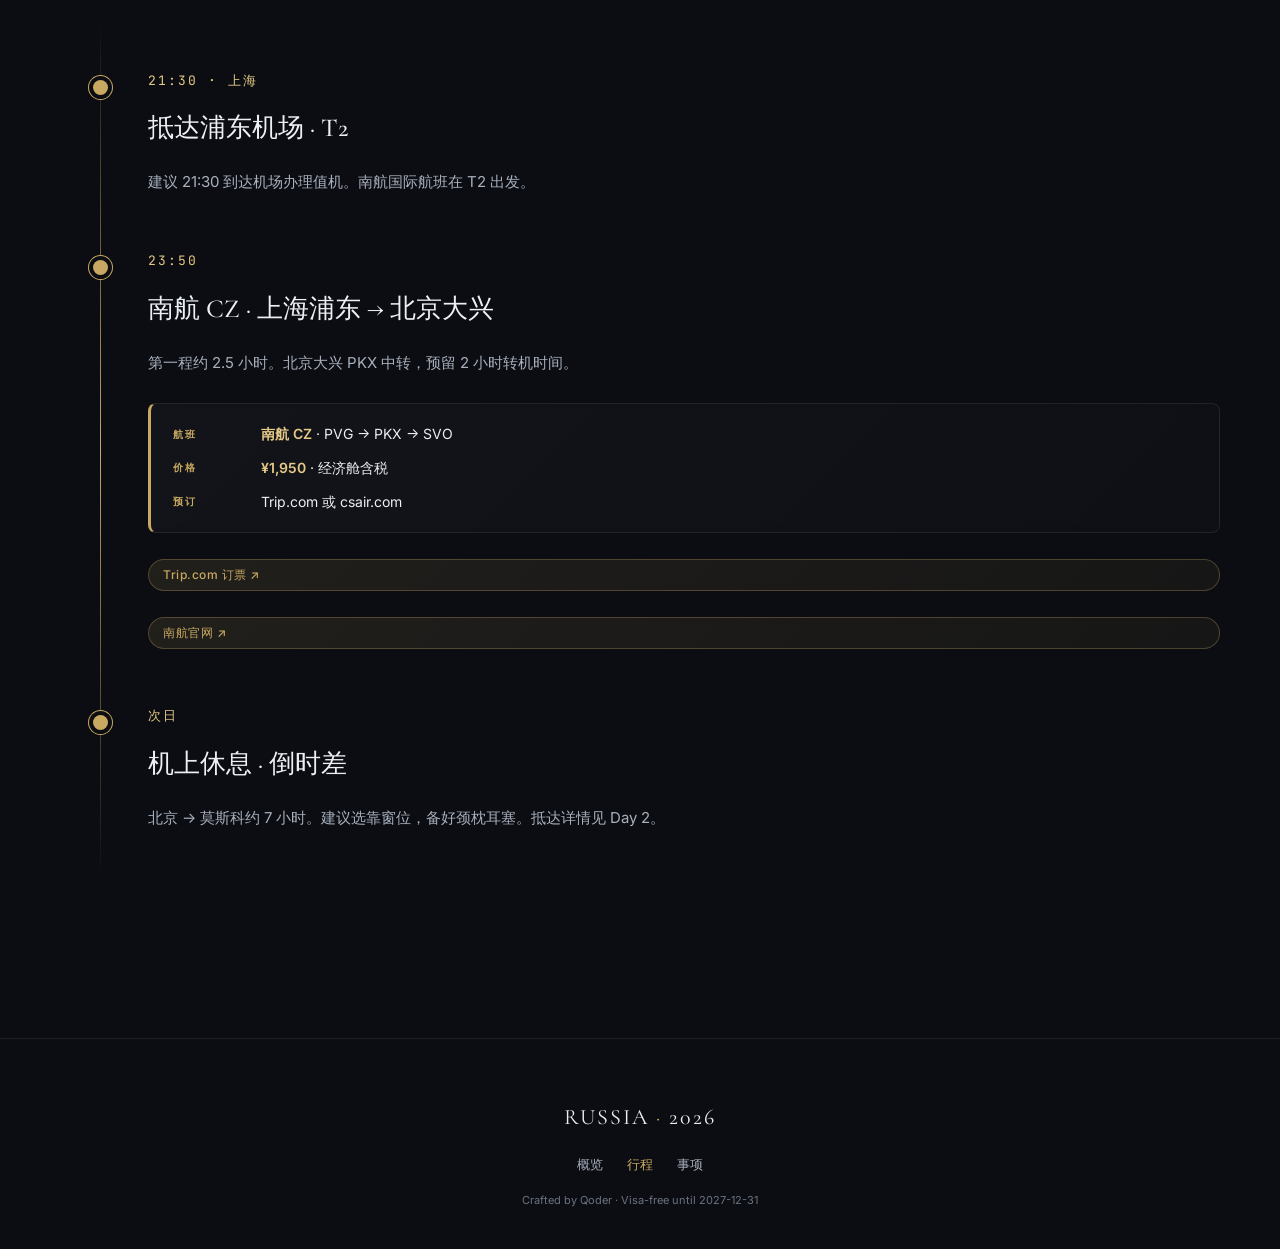
==== commit b5bb7625: "Replace Sapsan with overnight train itinerary" ====
--- a/itinerary.html
+++ b/itinerary.html
@@ -36,8 +36,8 @@
     <button class="tab-btn active" data-day="1"><span class="n">10/03</span> 启程 · 深夜出发</button>
     <button class="tab-btn" data-day="2"><span class="n">10/04</span> 抵达 · 红场</button>
     <button class="tab-btn" data-day="3"><span class="n">10/05</span> 金环 · 谢尔盖耶夫</button>
-    <button class="tab-btn" data-day="4"><span class="n">10/06</span> 艺术 · 城市夜景</button>
-    <button class="tab-btn" data-day="5"><span class="n">10/07</span> 游隼 · 圣彼得堡</button>
+    <button class="tab-btn" data-day="4"><span class="n">10/06</span> 艺术 · 夜车启程</button>
+    <button class="tab-btn" data-day="5"><span class="n">10/07</span> 夜车抵达 · 圣彼得堡</button>
     <button class="tab-btn" data-day="6"><span class="n">10/08</span> 夏宫 · 芬兰湾</button>
     <button class="tab-btn" data-day="7"><span class="n">10/09</span> 冬宫 · 马林斯基</button>
     <button class="tab-btn" data-day="8"><span class="n">10/10</span> 要塞 · 告别宴</button>
@@ -90,7 +90,7 @@
     <div class="event"><div class="time">14:45</div><h3>ВкусВилл 便利店 · 补给站</h3><p>朋友推荐 · 自制甜品好吃（不过有点甜）。俄罗斯最大健康食品连锁 2200+ 门店，路过随手买酸奶、零食、水果。</p>
       <a href="https://vkusvill.ru/" target="_blank" class="booking">官网 ↗</a><div class="tags"><span class="tag price">随手买</span></div>
     </div>
-    <div class="event"><div class="time">15:00</div><h3>入住 Artcourt Moscow Center</h3><p>前万豪 Courtyard 旗下，Voznesensky Pereulok 7，市中心步行区，红场 10 分钟。10/04 入住，10/07 退房。</p><a href="https://artcourt.activhotels.ru" target="_blank" class="booking">查看酒店 ↗</a><div class="tags"><span class="tag hotel">酒店 · 3 晚</span></div></div>
+    <div class="event"><div class="time">15:00</div><h3>入住 Artcourt Moscow Center</h3><p>前万豪 Courtyard 旗下，Voznesensky Pereulok 7，市中心步行区，红场 10 分钟。10/04 入住，10/06 退房。</p><a href="https://artcourt.activhotels.ru" target="_blank" class="booking">查看酒店 ↗</a><div class="tags"><span class="tag hotel">酒店 · 2 晚</span></div></div>
     <div class="event"><div class="time">15:30</div><h3>克里姆林宫 · 军械库 + 教堂广场</h3><p>沙皇皇冠、复活节金蛋、罗曼诺夫王朝珠宝。伊凡大帝钟楼可登顶。</p>
       <div class="event-img" style="background-image:url('img/event-kremlin.jpg')"></div>
       <div class="detail-card"><div class="k">门票</div><div class="v"><strong>套票 1,000₽</strong>（¥80）</div><div class="k">预约</div><div class="v">kreml.ru · 选 15:30 场</div></div>
@@ -112,43 +112,6 @@
       <div class="tags"><span class="tag price">人均 ¥220</span><span class="tag">需预订</span></div>
     </div>
     <div class="event"><div class="time">21:30</div><h3>红场夜景 · 回酒店休息</h3><p>夜晚的红场灯火通明，圣瓦西里洋葱穹在灯光下更加梦幻。步行 1 分钟回酒店，养精蓄锐迎接明天。</p></div>
-  </div>
-</section>
-
-<!-- ========== DAY 4 ========== -->
-<section class="block tab-panel" data-day="4">
-  <div class="day-banner b3"><span class="banner-caption">Sparrow Hills · Moscow City after sunset</span></div>
-  <div class="day-head">
-    <span class="kicker">Day 04 · Tuesday · 10/06 · Moscow</span>
-    <h2>俄罗斯艺术 · 麻雀山<br><em>莫斯科城市天际线</em></h2>
-    <p class="desc">白天看尽俄罗斯艺术与老城街巷，傍晚从麻雀山俯瞰全城，入夜登上莫斯科城观景台，让帝国古典与现代天际线在一天内完成交汇。</p>
-    <div class="day-stats">
-      <div class="day-stat"><span class="v">89 F</span><span class="l">观景高度</span></div>
-      <div class="day-stat"><span class="v">17:45</span><span class="l">日落</span></div>
-      <div class="day-stat"><span class="v">4 km</span><span class="l">步行</span></div>
-    </div>
-  </div>
-  <div class="timeline">
-    <div class="event"><div class="time">10:00</div><h3>特列季亚科夫画廊</h3><p>13 万件俄罗斯艺术品。必看：列宾《伊凡雷帝杀子》、列维坦《永恒的安宁》。</p>
-      <div class="event-img" style="background-image:url('img/event-tretyakov.jpg')"></div>
-      <div class="detail-card"><div class="k">门票</div><div class="v"><strong>500₽</strong>（¥40）</div><div class="k">预约</div><div class="v">tretyakovgallery.ru · 含语音导览 400₽</div></div>
-      <a href="https://www.tretyakovgallery.ru/en/" target="_blank" class="booking">预订门票 ↗</a>
-      <div class="tags"><span class="tag price">¥40</span><span class="tag">2.5h</span></div>
-    </div>
-    <div class="event"><div class="time">13:00</div><h3>午餐 · Теремок (Teremok)</h3><p>俄式煎饼 Блин 快餐 · 鱼子酱煎饼 + 红菜汤。</p><a href="https://teremok.ru/" target="_blank" class="booking">官网 ↗</a><div class="tags"><span class="tag price">人均 ¥40</span></div></div>
-    <div class="event"><div class="time">14:30</div><h3>基督救世主大教堂 → 阿尔巴特老街</h3><p>世界最高东正教教堂，103 米金顶。步行至阿尔巴特老街，沿途经过普希金故居与街头艺人聚集区。</p>
-      <div class="event-img" style="background-image:url('img/event-christ-saviour.jpg')"></div>
-    </div>
-    <div class="event"><div class="time">17:15</div><h3>麻雀山 · 莫斯科全城日落</h3><p>莫斯科河制高点，同时看到莫斯科大学「七姐妹」、卢日尼基体育场与远处的莫斯科城。</p>
-      <div class="event-img" style="background-image:url('img/event-sparrow-hills.jpg')"></div>
-    </div>
-    <div class="event"><div class="time">19:00</div><h3>PANORAMA360 · 莫斯科城夜景</h3><p>登上联邦塔 89 层，从现代摩天楼群俯瞰莫斯科灯火。建议提前购买 19:00 时段门票，并预留安检时间。</p>
-      <div class="detail-card"><div class="k">位置</div><div class="v"><strong>Federation Tower · 89F</strong></div><div class="k">交通</div><div class="v">麻雀山打车约 20–30 分钟</div><div class="k">预约</div><div class="v">以官网当天开放时段为准</div></div>
-      <a href="https://pnr360.ru/en/visiting-rules/" target="_blank" class="booking">查看参观须知 ↗</a>
-      <div class="tags"><span class="tag">城市夜景</span><span class="tag">约 1.5h</span><span class="tag">建议预约</span></div>
-    </div>
-    <div class="event"><div class="time">20:45</div><h3>莫斯科城晚餐</h3><p>在联邦塔或 Afimall City 内用餐，可按当天状态选择塔内景观餐厅或轻松的商场餐厅。</p><div class="tags"><span class="tag price">丰俭由人</span><span class="tag">无需赶场</span></div></div>
-    <div class="event"><div class="time">22:15</div><h3>返回酒店</h3><p>搭乘 Yandex Go 返回 Artcourt Moscow Center，结束从古典艺术到现代城市的一天。</p></div>
   </div>
 </section>
 
@@ -189,76 +152,73 @@
   </div>
 </section>
 
+<!-- ========== DAY 4 ========== -->
+<section class="block tab-panel" data-day="4">
+  <div class="day-banner b3"><span class="banner-caption">Tretyakov Gallery · Last day in Moscow</span></div>
+  <div class="day-head">
+    <span class="kicker">Day 04 · Tuesday · 10/06 · Moscow → Night Train</span>
+    <h2>俄罗斯艺术 · 老城漫步<br><em>深夜启程</em></h2>
+    <p class="desc">白天看尽俄罗斯艺术与老城街巷，傍晚提前用餐、取回行李，留足时间前往车站。跨过午夜，搭乘 022A 夜间特快前往圣彼得堡。</p>
+    <div class="day-stats">
+      <div class="day-stat"><span class="v">2.5 h</span><span class="l">画廊</span></div>
+      <div class="day-stat"><span class="v">23:00</span><span class="l">最晚到站</span></div>
+      <div class="day-stat"><span class="v">00:25</span><span class="l">次日发车</span></div>
+    </div>
+  </div>
+  <div class="timeline">
+    <div class="event"><div class="time">08:30</div><h3>早餐 · 退房 · 寄存行李</h3><p>在 Artcourt Moscow Center 办理退房，将大件行李寄存在前台，只带当天随身包出发。</p></div>
+    <div class="event"><div class="time">10:00</div><h3>特列季亚科夫画廊</h3><p>13 万件俄罗斯艺术品。必看：列宾《伊凡雷帝杀子》、列维坦《永恒的安宁》。</p>
+      <div class="event-img" style="background-image:url('img/event-tretyakov.jpg')"></div>
+      <div class="detail-card"><div class="k">门票</div><div class="v"><strong>500₽</strong>（¥40）</div><div class="k">预约</div><div class="v">tretyakovgallery.ru · 含语音导览 400₽</div></div>
+      <a href="https://www.tretyakovgallery.ru/en/" target="_blank" class="booking">预订门票 ↗</a>
+      <div class="tags"><span class="tag price">¥40</span><span class="tag">2.5h</span></div>
+    </div>
+    <div class="event"><div class="time">13:00</div><h3>午餐 · Теремок (Teremok)</h3><p>俄式煎饼 Блин 快餐 · 鱼子酱煎饼 + 红菜汤。</p><a href="https://teremok.ru/" target="_blank" class="booking">官网 ↗</a><div class="tags"><span class="tag price">人均 ¥40</span></div></div>
+    <div class="event"><div class="time">14:30</div><h3>基督救世主大教堂 → 阿尔巴特老街</h3><p>参观 103 米金顶大教堂，再沿阿尔巴特老街散步，经过普希金故居与街头艺人聚集区。</p>
+      <div class="event-img" style="background-image:url('img/event-christ-saviour.jpg')"></div>
+    </div>
+    <div class="event"><div class="time">18:00</div><h3>市中心提前晚餐</h3><p>选择酒店附近餐厅，避免跨城赶路；饭后可短暂休息并整理夜车随身物品。</p><div class="tags"><span class="tag">不再安排远途夜景</span></div></div>
+    <div class="event"><div class="time">20:30</div><h3>返回酒店 · 取行李</h3><p>确认护照、电子票、车厢和铺位，离线保存订单截图。</p></div>
+    <div class="event"><div class="time">21:30</div><h3>前往电子票所示出发站</h3><p>乘 Yandex Go 前往车站，预留市区交通、安检和寻找站台时间，建议最迟 23:00 到站。</p><div class="tags"><span class="tag">发车站以电子票为准</span><span class="tag">提前 85 min</span></div></div>
+    <div class="event"><div class="time">次日 00:25</div><h3>022A · Ночной экспресс 发车</h3><p>卧铺夜行前往圣彼得堡，抵达后的完整安排见 10/07。</p><div class="tags"><span class="tag">Night Express</span><span class="tag">卧铺夜车</span></div></div>
+  </div>
+</section>
+
 <!-- ========== DAY 5 ========== -->
 <section class="block tab-panel" data-day="5">
-  <div class="day-banner b5"><span class="banner-caption">Sapsan 754А · 700 km of birch autumn</span></div>
+  <div class="day-banner b5"><span class="banner-caption">Night Express 022A · Moscow to Saint Petersburg</span></div>
   <div class="day-head">
     <span class="kicker">Day 05 · Wednesday · 10/07 · MOW → LED</span>
-    <h2>游隼穿越<br><em>抵达圣彼得堡</em></h2>
-    <p class="desc">上午从容退房并提前抵达列宁格勒站，下午搭乘游隼号高铁穿越 700 公里白桦林，傍晚抵达北方威尼斯。</p>
-    <div class="day-stats">
-      <div class="day-stat"><span class="v">4 h</span><span class="l">Sapsan</span></div>
-      <div class="day-stat"><span class="v">700 km</span><span class="l">穿越</span></div>
-      <div class="day-stat"><span class="v">250 km/h</span><span class="l">最高时速</span></div>
-    </div>
-  </div>
-  <div class="timeline">
-    <div class="event"><div class="time">08:30</div><h3>酒店早餐 · 整理行李</h3><p>在 Artcourt Moscow Center 从容吃早餐，确认护照、电子车票与随身行李。</p></div>
-    <div class="event"><div class="time">10:30</div><h3>退房 · 前往列宁格勒站</h3><p>乘 Yandex Go 前往 Ленинградский вокзал，预留市区交通与进站安检时间。</p><div class="tags"><span class="tag">提前到站</span></div></div>
-    <div class="event"><div class="time">12:00</div><h3>车站简餐 · 候车登车</h3><p>在站内用简餐并确认站台，建议最晚发车前 30 分钟完成检票准备。</p></div>
+    <h2>夜车抵达<br><em>初见圣彼得堡</em></h2>
+    <p class="desc">清晨乘 022A 夜间特快抵达北方威尼斯。寄存行李后以宫殿广场为起点轻松漫步，把滴血教堂提前到今天，下午入住休息。</p>
+    <div class="day-stats">
+      <div class="day-stat"><span class="v">022A</span><span class="l">夜间特快</span></div>
+      <div class="day-stat"><span class="v">08:30</span><span class="l">抵达</span></div>
+      <div class="day-stat"><span class="v">4 晚</span><span class="l">Helen Hotel</span></div>
+    </div>
+  </div>
+  <div class="timeline">
     <div class="event">
-      <div class="time">13:30 – 17:25</div>
-      <h3>游隼号 Sapsan 754А · 商务舱</h3>
-      <p>西门子 Velaro · 2×1 布局 · 含餐 WiFi 报刊。沿途白桦林秋景如画。</p>
-      <div class="detail-card"><div class="k">车次</div><div class="v"><strong>754А</strong></div><div class="k">票价</div><div class="v"><strong>11,000₽</strong>（¥860）</div><div class="k">选座</div><div class="v">靠右窗 A/C 座 · 秋景最佳</div></div>
-      <a href="https://pass.rzd.ru/" target="_blank" class="booking">RZD 官方订票 ↗</a>
-      <a href="https://eng.rzd.ru/" target="_blank" class="booking">RZD English ↗</a>
-      <div class="tags"><span class="tag price">¥860</span><span class="tag">3h55m</span><span class="tag">商务舱含餐</span></div>
-    </div>
-    <div class="event"><div class="time">18:00</div><h3>入住 Helen Hotel</h3><p>Bolshaya Morskaya 28/13，距冬宫 500 m，评分 9.5，含早餐。10/07 入住，10/11 退房。</p><a href="https://helen-hotel.ru" target="_blank" class="booking">查看酒店 ↗</a><div class="tags"><span class="tag hotel">酒店 · 4 晚</span></div></div>
-    <div class="event"><div class="time">20:30</div><h3>晚餐 · FRANK by BASTA (烤猪排)</h3><p>朋友推荐 · 猪排好吃。Rubinshteina 29，圣彼得堡最有名的餐厅街，从酒店步行 10 分钟。</p>
-      <div class="detail-card"><div class="k">地址</div><div class="v">ул. Рубинштейна, 29 · 酒店步行 10 min</div><div class="k">必点</div><div class="v">招牌猪排 · BBQ 牛肋骨 · 精酿啤酒</div><div class="k">人均</div><div class="v">1,200₽（¥95）</div></div>
+      <div class="time">00:25 – 08:30</div>
+      <h3>022A · Ночной экспресс / Night Express</h3>
+      <p>从莫斯科卧铺夜行至圣彼得堡，车上休息约 8 小时。发到站、车厢与铺位以电子票为准。</p>
+      <div class="detail-card"><div class="k">车次</div><div class="v"><strong>022A</strong></div><div class="k">运行</div><div class="v"><strong>8h05m</strong></div><div class="k">证件</div><div class="v">电子票 + 购票所用护照</div></div>
+      <a href="https://pass.rzd.ru/" target="_blank" class="booking">RZD 订单与车次 ↗</a>
+      <div class="tags"><span class="tag">卧铺夜车</span><span class="tag">站点以电子票为准</span></div>
+    </div>
+    <div class="event"><div class="time">09:15</div><h3>Helen Hotel · 寄存行李</h3><p>Bolshaya Morskaya 28/13，先寄存大件行李；若房间尚未准备好，不强求提前入住。</p><a href="https://helen-hotel.ru" target="_blank" class="booking">查看酒店 ↗</a><div class="tags"><span class="tag hotel">10/07–10/11 · 4 晚</span></div></div>
+    <div class="event"><div class="time">10:00</div><h3>早餐 · 宫殿广场 · 海军部</h3><p>早餐后从酒店步行至宫殿广场与海军部外观，控制节奏，为夜车后的第一天保留体力。</p></div>
+    <div class="event"><div class="time">12:00</div><h3>滴血救世主教堂</h3><p>7,500㎡ 马赛克壁画世界之最。提前到今天参观，为 10/09 的冬宫与芭蕾留出充足缓冲。</p>
+      <div class="event-img" style="background-image:url('img/event-spilled-blood.jpg')"></div>
+      <div class="detail-card"><div class="k">门票</div><div class="v">550₽ · 以官网实时票价为准</div><div class="k">停留</div><div class="v">约 1 小时</div></div>
+    </div>
+    <div class="event"><div class="time">13:30</div><h3>涅瓦大街 · 喀山大教堂 · 午餐</h3><p>沿涅瓦大街慢行，参观喀山大教堂外观，并在周边选择轻松午餐。</p></div>
+    <div class="event"><div class="time">15:00</div><h3>正式入住 · 午休</h3><p>返回 Helen Hotel 办理入住，洗漱并休息 2–3 小时，恢复夜车体力。</p></div>
+    <div class="event"><div class="time">19:30</div><h3>晚餐 · FRANK by BASTA (烤猪排)</h3><p>朋友推荐 · 猪排好吃。Rubinshteina 29，圣彼得堡最有名的餐厅街之一。</p>
+      <div class="detail-card"><div class="k">地址</div><div class="v">ул. Рубинштейна, 29</div><div class="k">必点</div><div class="v">招牌猪排 · BBQ 牛肋骨 · 精酿啤酒</div><div class="k">人均</div><div class="v">1,200₽（¥95）</div></div>
       <a href="https://frankmeat.ru" target="_blank" class="booking">预订座位 ↗</a>
       <div class="tags"><span class="tag price">人均 ¥95</span><span class="tag">需预订</span></div>
     </div>
-  </div>
-</section>
-
-<!-- ========== DAY 7 — BALLET DAY ========== -->
-<section class="block tab-panel" data-day="7">
-  <div class="day-banner b6"><span class="banner-caption">The Hermitage by day · Mariinsky by night</span></div>
-  <div class="day-head">
-    <span class="kicker">Day 07 · Friday · 10/09 · Saint Petersburg · Ballet Night</span>
-    <h2>冬宫 · 滴血教堂<br><em>马林斯基《天鹅湖》</em></h2>
-    <p class="desc">白天走进艾尔米塔什与滴血教堂，傍晚提前抵达马林斯基历史剧院，在圣彼得堡观看柴可夫斯基经典《天鹅湖》。</p>
-    <div class="day-stats">
-      <div class="day-stat"><span class="v">19:00</span><span class="l">开演</span></div>
-      <div class="day-stat"><span class="v">3h10m</span><span class="l">演出时长</span></div>
-      <div class="day-stat"><span class="v">2</span><span class="l">中场休息</span></div>
-    </div>
-  </div>
-  <div class="timeline">
-    <div class="event"><div class="time">11:00</div><h3>艾尔米塔什博物馆 · 冬宫</h3><p>1764 年叶卡捷琳娜二世创建。达芬奇《柏诺瓦的圣母》、伦勃朗《浪子回头》、马蒂斯《舞蹈》。</p>
-      <div class="event-img" style="background-image:url('img/event-hermitage.jpg')"></div>
-      <div class="detail-card"><div class="k">门票</div><div class="v"><strong>700₽</strong>（¥55）· 以官网实时票价为准</div><div class="k">预约</div><div class="v">购买 11:00 左右的分时入场票</div></div>
-      <a href="https://www.hermitagemuseum.org/wps/portal/hermitage/buy-ticket/" target="_blank" class="booking">预订门票 ↗</a>
-      <div class="tags"><span class="tag price">¥55</span><span class="tag">3.5h</span><span class="tag">世界顶级</span></div>
-    </div>
-    <div class="event"><div class="time">14:30</div><h3>午餐 · Эрмитажная кухня</h3><p>冬宫广场旁 · 主厨重构 18-19 世纪沙皇御膳。</p><a href="https://gutsait.ru/hermitage" target="_blank" class="booking">预订座位 ↗</a><div class="tags"><span class="tag price">人均 ¥120</span></div></div>
-    <div class="event"><div class="time">16:00</div><h3>滴血救世主教堂</h3><p>7,500㎡ 马赛克壁画世界之最。参观后直接前往马林斯基剧院方向，不再绕行喀山大教堂。</p>
-      <div class="event-img" style="background-image:url('img/event-spilled-blood.jpg')"></div>
-      <div class="detail-card"><div class="k">门票</div><div class="v">350₽（¥28）</div><div class="k">停留</div><div class="v">约 1 小时 · 17:00 前离开</div></div>
-    </div>
-    <div class="event"><div class="time">17:20</div><h3>提前晚餐 · Тепло (Teplo)</h3><p>暖屋风家庭俄餐，距离马林斯基剧院不远。提前预订并控制在 50 分钟内用餐。</p><a href="https://teplo.family/" target="_blank" class="booking">预订座位 ↗</a><div class="tags"><span class="tag price">人均 ¥140</span><span class="tag">需预订</span></div></div>
-    <div class="event"><div class="time">18:15</div><h3>抵达马林斯基历史剧院</h3><p>预留安检、寄存外套和寻找座位时间。携带电子票与购票所用护照，着装建议 Smart Casual。</p>
-      <div class="detail-card"><div class="k">场馆</div><div class="v"><strong>Mariinsky Theatre · 历史主舞台</strong></div><div class="k">地址</div><div class="v">Theatre Square, 1 · Saint Petersburg</div><div class="k">入场</div><div class="v">建议开演前 45 分钟抵达</div></div>
-    </div>
-    <div class="event"><div class="time">19:00 – 22:10</div><h3>🩰 马林斯基芭蕾舞团 ·《天鹅湖》</h3><p>柴可夫斯基经典芭蕾，在马林斯基历史剧院演出，全长约 3 小时 10 分钟，含两次中场休息。</p>
-      <div class="detail-card"><div class="k">日期</div><div class="v"><strong>2026/10/09 · 19:00</strong></div><div class="k">时长</div><div class="v">3h10m · 两次中场</div><div class="k">购票</div><div class="v">仅通过 mariinsky.ru 官方页面购买</div></div>
-      <a href="https://www.mariinsky.ru/en/playbill/playbill/2026/10/9/1_1900/" target="_blank" class="booking">马林斯基官方购票 ↗</a>
-      <div class="tags"><span class="tag">历史主舞台</span><span class="tag">3h10m</span><span class="tag">需提前购票</span></div>
-    </div>
-    <div class="event"><div class="time">22:20</div><h3>散场 · 返回酒店</h3><p>演出结束后搭乘 Yandex Go 返回 Helen Hotel，今晚不再安排其他项目。</p></div>
   </div>
 </section>
 
@@ -291,6 +251,41 @@
       <div class="detail-card"><div class="k">票价</div><div class="v"><strong>约 800₽</strong>（¥65）</div><div class="k">时长</div><div class="v">1–1.5 小时</div><div class="k">确认</div><div class="v">当天查询码头班次与天气</div></div>
       <div class="tags"><span class="tag price">¥65</span><span class="tag">备选项目</span><span class="tag">注意保暖</span></div>
     </div>
+  </div>
+</section>
+
+<!-- ========== DAY 7 — BALLET DAY ========== -->
+<section class="block tab-panel" data-day="7">
+  <div class="day-banner b6"><span class="banner-caption">The Hermitage by day · Mariinsky by night</span></div>
+  <div class="day-head">
+    <span class="kicker">Day 07 · Friday · 10/09 · Saint Petersburg · Ballet Night</span>
+    <h2>冬宫<br><em>马林斯基《天鹅湖》</em></h2>
+    <p class="desc">白天专注游览艾尔米塔什，下午回酒店休整，傍晚提前抵达马林斯基历史剧院，在圣彼得堡从容观看柴可夫斯基经典《天鹅湖》。</p>
+    <div class="day-stats">
+      <div class="day-stat"><span class="v">19:00</span><span class="l">开演</span></div>
+      <div class="day-stat"><span class="v">3h10m</span><span class="l">演出时长</span></div>
+      <div class="day-stat"><span class="v">2</span><span class="l">中场休息</span></div>
+    </div>
+  </div>
+  <div class="timeline">
+    <div class="event"><div class="time">11:00</div><h3>艾尔米塔什博物馆 · 冬宫</h3><p>1764 年叶卡捷琳娜二世创建。达芬奇《柏诺瓦的圣母》、伦勃朗《浪子回头》、马蒂斯《舞蹈》。</p>
+      <div class="event-img" style="background-image:url('img/event-hermitage.jpg')"></div>
+      <div class="detail-card"><div class="k">门票</div><div class="v"><strong>700₽</strong>（¥55）· 以官网实时票价为准</div><div class="k">预约</div><div class="v">购买 11:00 左右的分时入场票</div></div>
+      <a href="https://www.hermitagemuseum.org/wps/portal/hermitage/buy-ticket/" target="_blank" class="booking">预订门票 ↗</a>
+      <div class="tags"><span class="tag price">¥55</span><span class="tag">3.5h</span><span class="tag">世界顶级</span></div>
+    </div>
+    <div class="event"><div class="time">14:30</div><h3>午餐 · Эрмитажная кухня</h3><p>冬宫广场旁 · 主厨重构 18-19 世纪沙皇御膳。</p><a href="https://gutsait.ru/hermitage" target="_blank" class="booking">预订座位 ↗</a><div class="tags"><span class="tag price">人均 ¥120</span></div></div>
+    <div class="event"><div class="time">15:30</div><h3>返回酒店 · 休整换装</h3><p>步行返回 Helen Hotel，预留约 1.5 小时休息和换装，不在演出前继续赶景点。</p></div>
+    <div class="event"><div class="time">17:20</div><h3>提前晚餐 · Тепло (Teplo)</h3><p>暖屋风家庭俄餐，距离马林斯基剧院不远。提前预订并控制在 50 分钟内用餐。</p><a href="https://teplo.family/" target="_blank" class="booking">预订座位 ↗</a><div class="tags"><span class="tag price">人均 ¥140</span><span class="tag">需预订</span></div></div>
+    <div class="event"><div class="time">18:15</div><h3>抵达马林斯基历史剧院</h3><p>预留安检、寄存外套和寻找座位时间。携带电子票与购票所用护照，着装建议 Smart Casual。</p>
+      <div class="detail-card"><div class="k">场馆</div><div class="v"><strong>Mariinsky Theatre · 历史主舞台</strong></div><div class="k">地址</div><div class="v">Theatre Square, 1 · Saint Petersburg</div><div class="k">入场</div><div class="v">建议开演前 45 分钟抵达</div></div>
+    </div>
+    <div class="event"><div class="time">19:00 – 22:10</div><h3>🩰 马林斯基芭蕾舞团 ·《天鹅湖》</h3><p>柴可夫斯基经典芭蕾，在马林斯基历史剧院演出，全长约 3 小时 10 分钟，含两次中场休息。</p>
+      <div class="detail-card"><div class="k">日期</div><div class="v"><strong>2026/10/09 · 19:00</strong></div><div class="k">时长</div><div class="v">3h10m · 两次中场</div><div class="k">购票</div><div class="v">仅通过 mariinsky.ru 官方页面购买</div></div>
+      <a href="https://www.mariinsky.ru/en/playbill/playbill/2026/10/9/1_1900/" target="_blank" class="booking">马林斯基官方购票 ↗</a>
+      <div class="tags"><span class="tag">历史主舞台</span><span class="tag">3h10m</span><span class="tag">需提前购票</span></div>
+    </div>
+    <div class="event"><div class="time">22:20</div><h3>散场 · 返回酒店</h3><p>演出结束后搭乘 Yandex Go 返回 Helen Hotel，今晚不再安排其他项目。</p></div>
   </div>
 </section>
 
--- a/styles.css
+++ b/styles.css
@@ -235,7 +235,7 @@
 .hero.day2::before { background-image: url('img/hero-2.jpg'); }
 .hero.day3::before { background-image: url('img/hero-3.jpg'); }
 .hero.day4::before { background-image: url('img/hero-4.jpg'); }
-.hero.day5::before { background-image: url('img/hero-5.jpg'); }
+.hero.day5::before { background-image: url('img/night-express-022a.png'); }
 .hero.day6::before { background-image: url('img/hero-6.jpg'); }
 .hero.day7::before { background-image: url('img/hero-7.jpg'); }
 .hero.day8::before { background-image: url('img/hero-8.jpg'); }
@@ -422,12 +422,12 @@
 .day-banner.b1::before { background-image: url('img/hero-1.jpg'); }
 .day-banner.b2 { background-image: url('img/hero-2.jpg'); }
 .day-banner.b2::before { background-image: url('img/hero-2.jpg'); }
-.day-banner.b3 { background-image: url('img/event-sparrow-hills.jpg'); }
-.day-banner.b3::before { background-image: url('img/event-sparrow-hills.jpg'); }
+.day-banner.b3 { background-image: url('img/event-tretyakov.jpg'); }
+.day-banner.b3::before { background-image: url('img/event-tretyakov.jpg'); }
 .day-banner.b4 { background-image: url('img/hero-4.jpg'); }
 .day-banner.b4::before { background-image: url('img/hero-4.jpg'); }
-.day-banner.b5 { background-image: url('img/hero-5.jpg'); }
-.day-banner.b5::before { background-image: url('img/hero-5.jpg'); }
+.day-banner.b5 { background-image: url('img/night-express-022a.png'); }
+.day-banner.b5::before { background-image: url('img/night-express-022a.png'); }
 .day-banner.b6 { background-image: url('img/hero-6.jpg'); }
 .day-banner.b6::before { background-image: url('img/hero-6.jpg'); }
 .day-banner.b7 { background-image: url('img/hero-7.jpg'); }
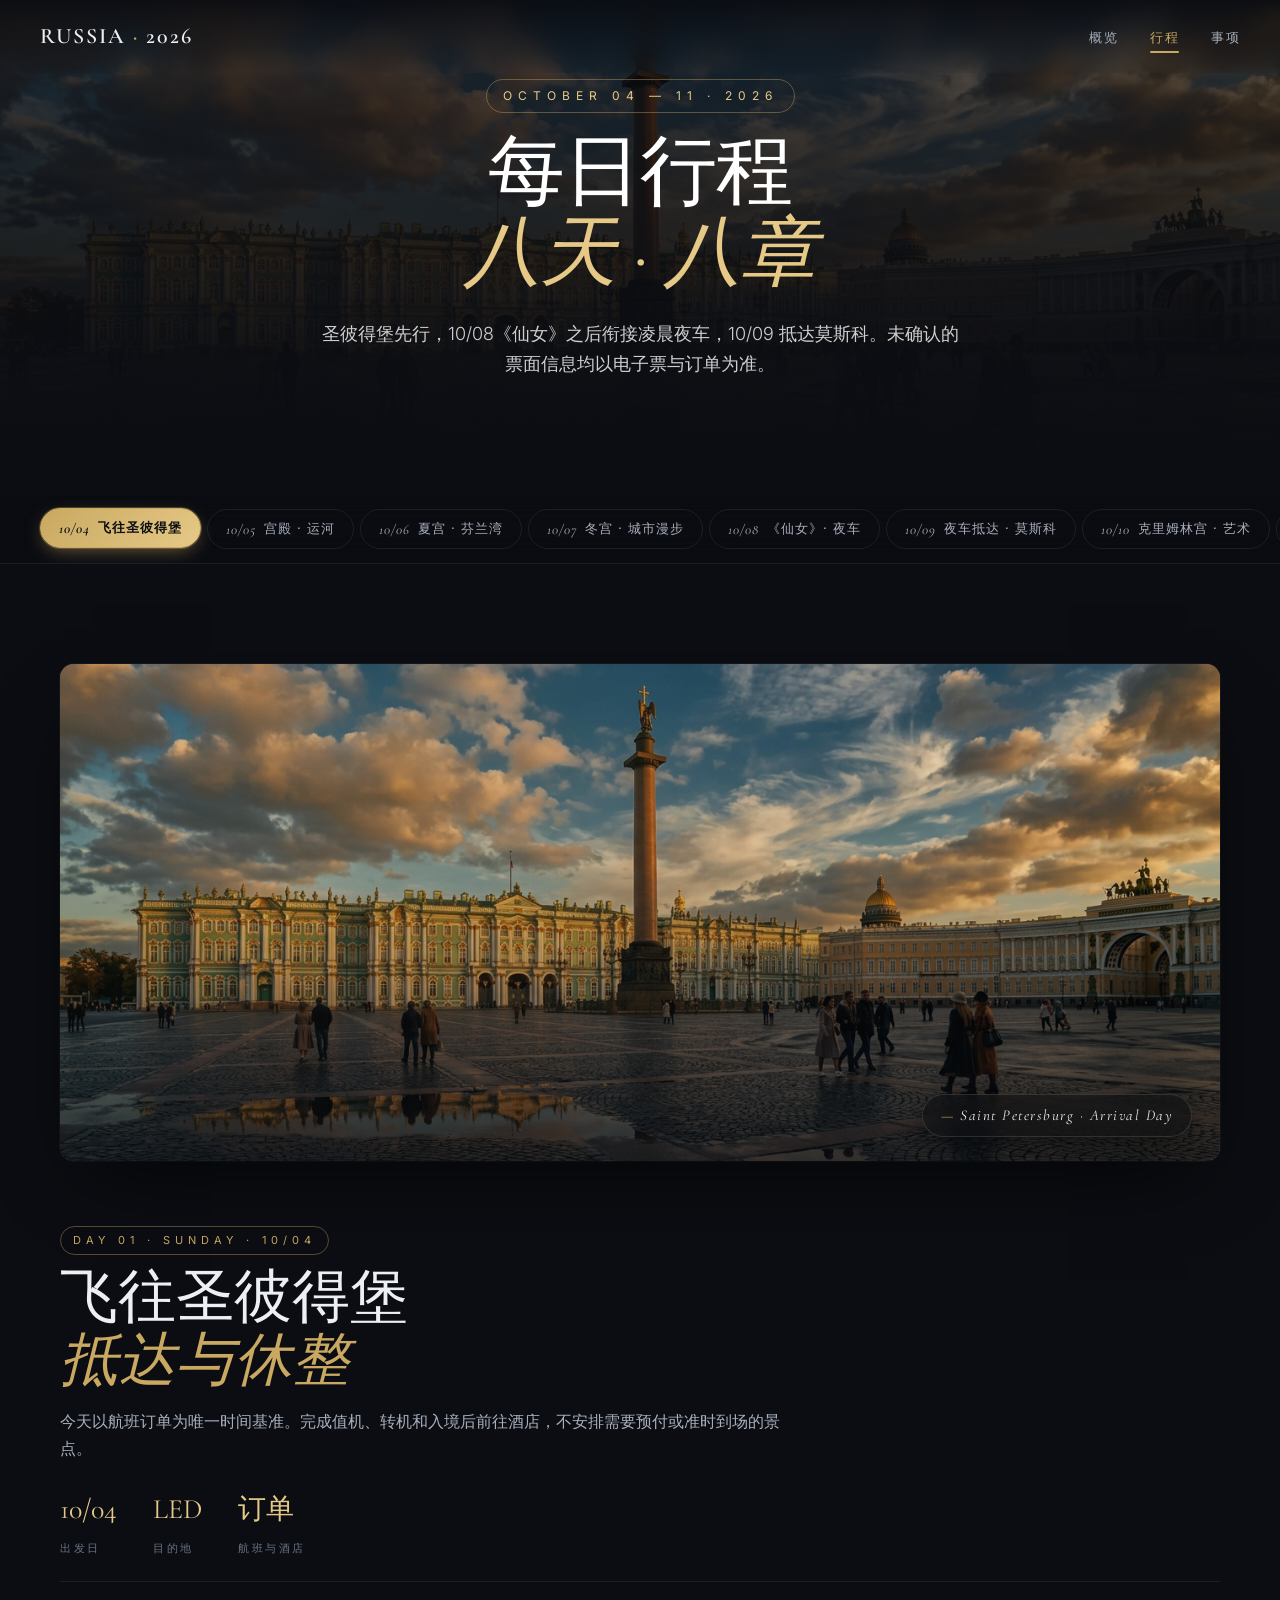
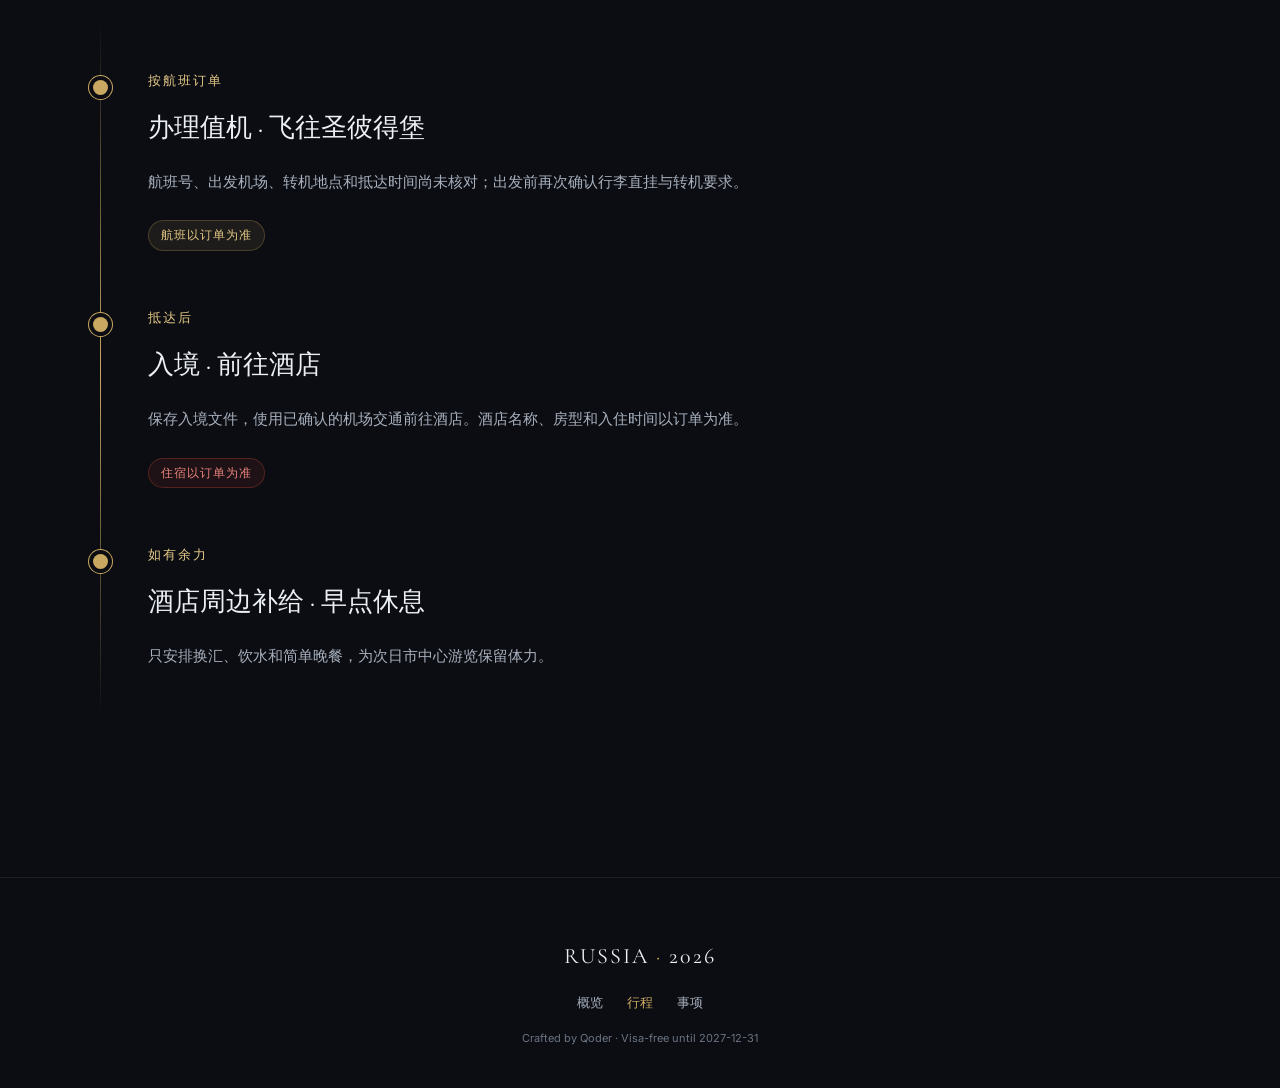
==== commit 54ca6d41: "Reverse Russia itinerary and sync booking checklist Update the trip to visit Saint Petersburg before" ====
--- a/itinerary.html
+++ b/itinerary.html
@@ -22,341 +22,191 @@
 </nav>
 
 <section class="hero" style="height: 55vh; min-height: 420px;">
-  <div style="position:absolute; inset:0; background-image: url('img/hero-2.jpg'); background-size: cover; background-position: center; z-index: 0;"></div>
+  <div style="position:absolute; inset:0; background-image: url('img/hero-6.jpg'); background-size: cover; background-position: center; z-index: 0;"></div>
   <div style="position:absolute; inset:0; background: linear-gradient(180deg, rgba(11,13,18,.4) 0%, rgba(11,13,18,.75) 60%, rgba(11,13,18,.98) 100%); z-index: 1;"></div>
   <div class="hero-content" style="position:relative; z-index: 2;">
-    <span class="kicker">October 03 — 11 · 2026</span>
-    <h1>每日行程<br><em>九天 · 九章</em></h1>
-    <p class="subtitle">南航经北京中转去程 ¥1,950，川航经成都回程 ¥2,400。所有餐厅、演出、火车票均附预订链接，点击即可跳转。</p>
+    <span class="kicker">October 04 — 11 · 2026</span>
+    <h1>每日行程<br><em>八天 · 八章</em></h1>
+    <p class="subtitle">圣彼得堡先行，10/08《仙女》之后衔接凌晨夜车，10/09 抵达莫斯科。未确认的票面信息均以电子票与订单为准。</p>
   </div>
 </section>
 
 <nav class="tab-nav" id="tabNav" style="top: 60px;">
   <div class="tab-nav-inner">
-    <button class="tab-btn active" data-day="1"><span class="n">10/03</span> 启程 · 深夜出发</button>
-    <button class="tab-btn" data-day="2"><span class="n">10/04</span> 抵达 · 红场</button>
-    <button class="tab-btn" data-day="3"><span class="n">10/05</span> 金环 · 谢尔盖耶夫</button>
-    <button class="tab-btn" data-day="4"><span class="n">10/06</span> 艺术 · 夜车启程</button>
-    <button class="tab-btn" data-day="5"><span class="n">10/07</span> 夜车抵达 · 圣彼得堡</button>
-    <button class="tab-btn" data-day="6"><span class="n">10/08</span> 夏宫 · 芬兰湾</button>
-    <button class="tab-btn" data-day="7"><span class="n">10/09</span> 冬宫 · 马林斯基</button>
-    <button class="tab-btn" data-day="8"><span class="n">10/10</span> 要塞 · 告别宴</button>
-    <button class="tab-btn" data-day="9"><span class="n">10/11</span> 回国</button>
+    <button class="tab-btn active" data-day="1"><span class="n">10/04</span> 飞往圣彼得堡</button>
+    <button class="tab-btn" data-day="2"><span class="n">10/05</span> 宫殿 · 运河</button>
+    <button class="tab-btn" data-day="3"><span class="n">10/06</span> 夏宫 · 芬兰湾</button>
+    <button class="tab-btn" data-day="4"><span class="n">10/07</span> 冬宫 · 城市漫步</button>
+    <button class="tab-btn" data-day="5"><span class="n">10/08</span> 《仙女》· 夜车</button>
+    <button class="tab-btn" data-day="6"><span class="n">10/09</span> 夜车抵达 · 莫斯科</button>
+    <button class="tab-btn" data-day="7"><span class="n">10/10</span> 克里姆林宫 · 艺术</button>
+    <button class="tab-btn" data-day="8"><span class="n">10/11</span> 莫斯科返程</button>
   </div>
 </nav>
 
-<!-- ========== DAY 1 ========== -->
 <section class="block tab-panel active" data-day="1">
-  <div class="day-banner b1"><span class="banner-caption">Shanghai Pudong · Departure Night</span></div>
-  <div class="day-head">
-    <span class="kicker">Day 01 · Saturday · 10/03</span>
-    <h2>启程<br><em>深夜出发</em></h2>
-    <p class="desc">今晚从上海浦东出发，搭乘南航经北京中转飞莫斯科。总价 ¥1,950，比直飞省 ¥2,500+。机上睡一觉，明早抵达。</p>
-    <div class="day-stats">
-      <div class="day-stat"><span class="v">23:50</span><span class="l">起飞</span></div>
-      <div class="day-stat"><span class="v">13 h</span><span class="l">含中转</span></div>
-      <div class="day-stat"><span class="v">12:50+1</span><span class="l">抵达 MOW</span></div>
-      <div class="day-stat"><span class="v">¥1,950</span><span class="l">机票</span></div>
-    </div>
-  </div>
-  <div class="timeline">
-    <div class="event"><div class="time">21:30 · 上海</div><h3>抵达浦东机场 · T2</h3><p>建议 21:30 到达机场办理值机。南航国际航班在 T2 出发。</p></div>
-    <div class="event"><div class="time">23:50</div><h3>南航 CZ · 上海浦东 → 北京大兴</h3><p>第一程约 2.5 小时。北京大兴 PKX 中转，预留 2 小时转机时间。</p>
-      <div class="detail-card"><div class="k">航班</div><div class="v"><strong>南航 CZ</strong> · PVG → PKX → SVO</div><div class="k">价格</div><div class="v"><strong>¥1,950</strong> · 经济舱含税</div><div class="k">预订</div><div class="v">Trip.com 或 csair.com</div></div>
-      <a href="https://www.trip.com/flights/airport-pvg-svo/" target="_blank" class="booking">Trip.com 订票 ↗</a>
-      <a href="https://www.csair.com" target="_blank" class="booking">南航官网 ↗</a>
-    </div>
-    <div class="event"><div class="time">次日</div><h3>机上休息 · 倒时差</h3><p>北京 → 莫斯科约 7 小时。建议选靠窗位，备好颈枕耳塞。抵达详情见 Day 2。</p></div>
-  </div>
-</section>
-
-<!-- ========== DAY 2 ========== -->
+  <div class="day-banner b1"><span class="banner-caption">Saint Petersburg · Arrival Day</span></div>
+  <div class="day-head">
+    <span class="kicker">Day 01 · Sunday · 10/04</span>
+    <h2>飞往圣彼得堡<br><em>抵达与休整</em></h2>
+    <p class="desc">今天以航班订单为唯一时间基准。完成值机、转机和入境后前往酒店，不安排需要预付或准时到场的景点。</p>
+    <div class="day-stats">
+      <div class="day-stat"><span class="v">10/04</span><span class="l">出发日</span></div>
+      <div class="day-stat"><span class="v">LED</span><span class="l">目的地</span></div>
+      <div class="day-stat"><span class="v">订单</span><span class="l">航班与酒店</span></div>
+    </div>
+  </div>
+  <div class="timeline">
+    <div class="event"><div class="time">按航班订单</div><h3>办理值机 · 飞往圣彼得堡</h3><p>航班号、出发机场、转机地点和抵达时间尚未核对；出发前再次确认行李直挂与转机要求。</p><div class="tags"><span class="tag">航班以订单为准</span></div></div>
+    <div class="event"><div class="time">抵达后</div><h3>入境 · 前往酒店</h3><p>保存入境文件，使用已确认的机场交通前往酒店。酒店名称、房型和入住时间以订单为准。</p><div class="tags"><span class="tag hotel">住宿以订单为准</span></div></div>
+    <div class="event"><div class="time">如有余力</div><h3>酒店周边补给 · 早点休息</h3><p>只安排换汇、饮水和简单晚餐，为次日市中心游览保留体力。</p></div>
+  </div>
+</section>
+
 <section class="block tab-panel" data-day="2">
-  <div class="day-banner b2"><span class="banner-caption">Red Square · Saint Basil's at golden hour</span></div>
-  <div class="day-head">
-    <span class="kicker">Day 02 · Sunday · 10/04 · Moscow</span>
-    <h2>抵达莫斯科<br><em>红场 · 克里姆林宫</em></h2>
-    <p class="desc">中午降落谢列梅捷沃，下午直入莫斯科心脏——克里姆林宫的金顶、圣瓦西里的洋葱穹、扎里亚季耶的日落。第一晚在普希金咖啡馆用经典俄餐开场。</p>
-    <div class="day-stats">
-      <div class="day-stat"><span class="v">12:50</span><span class="l">抵达 MOW</span></div>
-      <div class="day-stat"><span class="v">3</span><span class="l">核心景点</span></div>
-      <div class="day-stat"><span class="v">17:45</span><span class="l">日落</span></div>
-      <div class="day-stat"><span class="v">−5 h</span><span class="l">时差</span></div>
-    </div>
-  </div>
-  <div class="timeline">
-    <div class="event"><div class="time">12:50 · 莫斯科</div><h3>抵达谢列梅捷沃 SVO</h3><p>边检 30–45 分钟，填写入境卡（<b style="color:var(--red)">务必保留至出境</b>）。落地换 10,000₽ + 买 MTS SIM 卡。</p></div>
-    <div class="event"><div class="time">14:00</div><h3>Aeroexpress 快轨入城</h3><p>D 航站楼 → 白俄罗斯火车站，35 分钟 / 500₽。</p><div class="tags"><span class="tag price">¥40</span><span class="tag">35 min</span></div></div>
-    <div class="event"><div class="time">14:45</div><h3>ВкусВилл 便利店 · 补给站</h3><p>朋友推荐 · 自制甜品好吃（不过有点甜）。俄罗斯最大健康食品连锁 2200+ 门店，路过随手买酸奶、零食、水果。</p>
-      <a href="https://vkusvill.ru/" target="_blank" class="booking">官网 ↗</a><div class="tags"><span class="tag price">随手买</span></div>
-    </div>
-    <div class="event"><div class="time">15:00</div><h3>入住 Artcourt Moscow Center</h3><p>前万豪 Courtyard 旗下，Voznesensky Pereulok 7，市中心步行区，红场 10 分钟。10/04 入住，10/06 退房。</p><a href="https://artcourt.activhotels.ru" target="_blank" class="booking">查看酒店 ↗</a><div class="tags"><span class="tag hotel">酒店 · 2 晚</span></div></div>
-    <div class="event"><div class="time">15:30</div><h3>克里姆林宫 · 军械库 + 教堂广场</h3><p>沙皇皇冠、复活节金蛋、罗曼诺夫王朝珠宝。伊凡大帝钟楼可登顶。</p>
-      <div class="event-img" style="background-image:url('img/event-kremlin.jpg')"></div>
-      <div class="detail-card"><div class="k">门票</div><div class="v"><strong>套票 1,000₽</strong>（¥80）</div><div class="k">预约</div><div class="v">kreml.ru · 选 15:30 场</div></div>
-      <a href="https://www.kreml.ru/en/kremlin/tickets/" target="_blank" class="booking">预订门票 ↗</a>
-      <div class="tags"><span class="tag price">¥80</span><span class="tag">2h</span><span class="tag">需预约</span></div>
-    </div>
-    <div class="event"><div class="time">17:30</div><h3>圣瓦西里大教堂 + GUM 百货</h3><p>九个独立礼拜堂，每座穹顶都不同。GUM 一楼 Столовая №57 是网红苏联食堂，冰淇淋 150₽。</p>
-      <div class="event-img" style="background-image:url('img/event-st-basil.jpg')"></div>
-      <div class="detail-card"><div class="k">圣瓦西里</div><div class="v">门票 500₽（¥40）</div><div class="k">必吃</div><div class="v">GUM 冰淇淋 150₽</div></div>
-      <div class="tags"><span class="tag price">¥40</span><span class="tag">1h</span></div>
-    </div>
-    <div class="event"><div class="time">18:30</div><h3>扎里亚季耶公园 · 莫斯科河日落</h3><p>悬浮观景台 «Парящий мост»，拍克里姆林宫日落的最佳机位。10 月日落 17:45。</p>
-      <div class="event-img" style="background-image:url('img/event-zaryadye.jpg')"></div>
-    </div>
-    <div class="event"><div class="time">19:30</div><h3>晚餐 · Кафе Пушкинъ (Café Pushkin)</h3><p>19 世纪贵族宅邸，三层楼还原沙皇时代客厅，侍者穿帝国时期制服。</p>
-      <div class="event-img" style="background-image:url('img/event-pushkin.jpg')"></div>
-      <div class="detail-card"><div class="k">必点</div><div class="v">鲟鱼子酱 · 俄式红菜汤 · 基辅鸡卷</div><div class="k">人均</div><div class="v">2,800₽（¥220）</div></div>
-      <a href="https://cafe-pushkin.ru/en/reservations/" target="_blank" class="booking">预订座位 ↗</a>
-      <div class="tags"><span class="tag price">人均 ¥220</span><span class="tag">需预订</span></div>
-    </div>
-    <div class="event"><div class="time">21:30</div><h3>红场夜景 · 回酒店休息</h3><p>夜晚的红场灯火通明，圣瓦西里洋葱穹在灯光下更加梦幻。步行 1 分钟回酒店，养精蓄锐迎接明天。</p></div>
-  </div>
-</section>
-
-<!-- ========== DAY 3 ========== -->
+  <div class="day-banner b2"><span class="banner-caption">Palace Square · Historic Centre</span></div>
+  <div class="day-head">
+    <span class="kicker">Day 02 · Monday · 10/05 · Saint Petersburg</span>
+    <h2>宫殿广场<br><em>运河与金顶</em></h2>
+    <p class="desc">从宫殿广场进入圣彼得堡历史中心，串联海军部、滴血救世主教堂、喀山大教堂与涅瓦大街。</p>
+    <div class="day-stats">
+      <div class="day-stat"><span class="v">1 天</span><span class="l">历史中心</span></div>
+      <div class="day-stat"><span class="v">步行</span><span class="l">主要交通</span></div>
+      <div class="day-stat"><span class="v">灵活</span><span class="l">雨天可调整</span></div>
+    </div>
+  </div>
+  <div class="timeline">
+    <div class="event"><div class="time">09:30</div><h3>宫殿广场 · 海军部</h3><p>从冬宫外观和亚历山大柱开始，沿海军部与涅瓦河岸熟悉市中心方向。</p></div>
+    <div class="event"><div class="time">11:30</div><h3>滴血救世主教堂</h3><p>重点参观马赛克内饰；购票与开放时间以官网当天信息为准。</p><div class="event-img" style="background-image:url('img/event-spilled-blood.jpg')"></div><div class="tags"><span class="tag">建议提前购票</span><span class="tag">约 1 小时</span></div></div>
+    <div class="event"><div class="time">13:00</div><h3>午餐 · 涅瓦大街周边</h3><p>选择可现场入座的餐厅，避免第一天因排队打乱节奏。</p></div>
+    <div class="event"><div class="time">14:30</div><h3>喀山大教堂 · 涅瓦大街</h3><p>参观教堂外观与周边街区，视天气决定是否进入书店、商场或咖啡馆休息。</p></div>
+    <div class="event"><div class="time">傍晚 · 备选</div><h3>运河游船</h3><p>十月班次受天气和季节影响明显，仅在当天确认运营且体感合适时参加。</p><div class="event-img" style="background-image:url('img/event-spb-cruise.jpg')"></div><div class="tags"><span class="tag">季节性备选</span><span class="tag">当天确认</span></div></div>
+  </div>
+</section>
+
 <section class="block tab-panel" data-day="3">
-  <div class="day-banner b4"><span class="banner-caption">Trinity Lavra · bells over birch forests</span></div>
-  <div class="day-head">
-    <span class="kicker">Day 03 · Monday · 10/05 · Moscow Suburb</span>
-    <h2>金环之旅<br><em>谢尔盖耶夫镇</em></h2>
-    <p class="desc">俄罗斯东正教的精神圣地——谢尔盖圣三一修道院。15 世纪圣像画大师鲁布廖夫真迹，钟声回荡在白桦林间。</p>
-    <div class="day-stats">
-      <div class="day-stat"><span class="v">70 km</span><span class="l">距莫斯科</span></div>
-      <div class="day-stat"><span class="v">1.5 h</span><span class="l">火车</span></div>
-      <div class="day-stat"><span class="v">1340</span><span class="l">修道院始建</span></div>
-    </div>
-  </div>
-  <div class="timeline">
-    <div class="event"><div class="time">08:30</div><h3>雅罗斯拉夫尔火车站出发</h3><p>快速列车直达 Сергиев Посад，1.5h / 300₽。</p><a href="https://pass.rzd.ru/" target="_blank" class="booking">RZD 订票 ↗</a><div class="tags"><span class="tag price">¥25 单程</span></div></div>
-    <div class="event"><div class="time">10:30</div><h3>谢尔盖圣三一修道院</h3><p>东正教最神圣修道院，圣母升天大教堂蓝金顶。UNESCO 世界遗产。</p>
-      <div class="event-img" style="background-image:url('img/event-trinity-lavra.jpg')"></div>
-      <div class="detail-card"><div class="k">门票</div><div class="v"><strong>600₽</strong>（¥48）</div><div class="k">礼仪</div><div class="v">女性戴头巾 · 男性脱帽</div></div>
-      <a href="https://lavra.ru/" target="_blank" class="booking">官网 ↗</a>
-      <div class="tags"><span class="tag price">¥48</span><span class="tag">UNESCO</span></div>
-    </div>
-    <div class="event"><div class="time">13:00</div><h3>午餐 · 修道院 «Трапезная»</h3><p>修道院内素食俄餐 + 自酿克瓦斯。</p><div class="tags"><span class="tag price">人均 ¥65</span></div></div>
-    <div class="event"><div class="time">15:00</div><h3>小镇漫步 · 买套娃 · 返回莫斯科</h3><p>谢尔盖耶夫是俄罗斯套娃发源地。</p></div>
-    <div class="event"><div class="time">17:00</div><h3>莫斯科河游船 · Capital Cruise</h3><p>2.5 小时晚餐游船，从 Gorky Park 码头出发。水面倒映克里姆林宫金顶与基督救世主大教堂，10 月日落 17:45，刚好赶上金色时刻。</p>
-      <div class="event-img" style="background-image:url('img/event-moscow-cruise.jpg')"></div>
-      <div class="detail-card"><div class="k">票价</div><div class="v"><strong>1,200₽</strong>（¥95）· 含简餐饮品</div><div class="k">码头</div><div class="v">Gorky Park 码头 · 地铁十月站</div><div class="k">预订</div><div class="v">capital-cruise.ru</div></div>
-      <a href="https://capital-cruise.ru/en/" target="_blank" class="booking">预订船票 ↗</a>
-      <div class="tags"><span class="tag price">¥95</span><span class="tag">2.5h</span><span class="tag">日落游船</span></div>
-    </div>
-    <div class="event"><div class="time">19:30</div><h3>晚餐 · ШашлыкоFF (烤肉串)</h3><p>朋友推荐 · 大肉串非常好吃。Kuznetsky Most 19 市中心店，从游船上岸地铁直达。</p>
-      <div class="detail-card"><div class="k">地址</div><div class="v">ул. Кузнецкий Мост, 19 стр. 1</div><div class="k">必点</div><div class="v">羊肉大串 · 烤猪排 · 格鲁吉亚红酒</div><div class="k">人均</div><div class="v">1,000₽（¥80）</div></div>
-      <a href="https://moskva.shashlikoff.com/bars/34" target="_blank" class="booking">预订座位 ↗</a>
-      <div class="tags"><span class="tag price">人均 ¥80</span><span class="tag">需预订</span></div>
-    </div>
-  </div>
-</section>
-
-<!-- ========== DAY 4 ========== -->
+  <div class="day-banner b3"><span class="banner-caption">Peterhof · Gulf of Finland</span></div>
+  <div class="day-head">
+    <span class="kicker">Day 03 · Tuesday · 10/06 · Peterhof</span>
+    <h2>彼得霍夫夏宫<br><em>芬兰湾</em></h2>
+    <p class="desc">以夏宫为全天主线。十月的喷泉、水翼船与园区开放范围存在季节变化，出发前一晚必须复核官方信息。</p>
+    <div class="day-stats">
+      <div class="day-stat"><span class="v">30 km</span><span class="l">距市区</span></div>
+      <div class="day-stat"><span class="v">全天</span><span class="l">往返游览</span></div>
+      <div class="day-stat"><span class="v">陆路</span><span class="l">保底方案</span></div>
+    </div>
+  </div>
+  <div class="timeline">
+    <div class="event"><div class="time">出发前一晚</div><h3>核对开放区域与交通</h3><p>确认宫殿、下花园、喷泉和水翼船是否运营；水翼船停运时改用市郊火车或公路交通。</p><div class="tags"><span class="tag">必须复核</span><span class="tag">准备陆路备选</span></div></div>
+    <div class="event"><div class="time">09:00</div><h3>前往彼得霍夫</h3><p>仅在确认水翼船运营后按码头班次出发，否则提前切换陆路方案。</p></div>
+    <div class="event"><div class="time">10:30</div><h3>夏宫下花园 · 大瀑布</h3><p>根据当天开放范围游览花园与宫殿，海边风大，准备防水外套与保暖层。</p><div class="event-img" style="background-image:url('img/event-peterhof.jpg')"></div><a href="https://peterhofmuseum.ru/en" target="_blank" class="booking">官方信息与购票 ↗</a><div class="tags"><span class="tag">分时票</span><span class="tag">注意保暖</span></div></div>
+    <div class="event"><div class="time">15:30</div><h3>返回圣彼得堡</h3><p>秋季日照较短，建议天黑前开始返程；晚上不再安排强制项目。</p></div>
+  </div>
+</section>
+
 <section class="block tab-panel" data-day="4">
-  <div class="day-banner b3"><span class="banner-caption">Tretyakov Gallery · Last day in Moscow</span></div>
-  <div class="day-head">
-    <span class="kicker">Day 04 · Tuesday · 10/06 · Moscow → Night Train</span>
-    <h2>俄罗斯艺术 · 老城漫步<br><em>深夜启程</em></h2>
-    <p class="desc">白天看尽俄罗斯艺术与老城街巷，傍晚提前用餐、取回行李，留足时间前往车站。跨过午夜，搭乘 022A 夜间特快前往圣彼得堡。</p>
-    <div class="day-stats">
-      <div class="day-stat"><span class="v">2.5 h</span><span class="l">画廊</span></div>
-      <div class="day-stat"><span class="v">23:00</span><span class="l">最晚到站</span></div>
-      <div class="day-stat"><span class="v">00:25</span><span class="l">次日发车</span></div>
-    </div>
-  </div>
-  <div class="timeline">
-    <div class="event"><div class="time">08:30</div><h3>早餐 · 退房 · 寄存行李</h3><p>在 Artcourt Moscow Center 办理退房，将大件行李寄存在前台，只带当天随身包出发。</p></div>
-    <div class="event"><div class="time">10:00</div><h3>特列季亚科夫画廊</h3><p>13 万件俄罗斯艺术品。必看：列宾《伊凡雷帝杀子》、列维坦《永恒的安宁》。</p>
-      <div class="event-img" style="background-image:url('img/event-tretyakov.jpg')"></div>
-      <div class="detail-card"><div class="k">门票</div><div class="v"><strong>500₽</strong>（¥40）</div><div class="k">预约</div><div class="v">tretyakovgallery.ru · 含语音导览 400₽</div></div>
-      <a href="https://www.tretyakovgallery.ru/en/" target="_blank" class="booking">预订门票 ↗</a>
-      <div class="tags"><span class="tag price">¥40</span><span class="tag">2.5h</span></div>
-    </div>
-    <div class="event"><div class="time">13:00</div><h3>午餐 · Теремок (Teremok)</h3><p>俄式煎饼 Блин 快餐 · 鱼子酱煎饼 + 红菜汤。</p><a href="https://teremok.ru/" target="_blank" class="booking">官网 ↗</a><div class="tags"><span class="tag price">人均 ¥40</span></div></div>
-    <div class="event"><div class="time">14:30</div><h3>基督救世主大教堂 → 阿尔巴特老街</h3><p>参观 103 米金顶大教堂，再沿阿尔巴特老街散步，经过普希金故居与街头艺人聚集区。</p>
-      <div class="event-img" style="background-image:url('img/event-christ-saviour.jpg')"></div>
-    </div>
-    <div class="event"><div class="time">18:00</div><h3>市中心提前晚餐</h3><p>选择酒店附近餐厅，避免跨城赶路；饭后可短暂休息并整理夜车随身物品。</p><div class="tags"><span class="tag">不再安排远途夜景</span></div></div>
-    <div class="event"><div class="time">20:30</div><h3>返回酒店 · 取行李</h3><p>确认护照、电子票、车厢和铺位，离线保存订单截图。</p></div>
-    <div class="event"><div class="time">21:30</div><h3>前往电子票所示出发站</h3><p>乘 Yandex Go 前往车站，预留市区交通、安检和寻找站台时间，建议最迟 23:00 到站。</p><div class="tags"><span class="tag">发车站以电子票为准</span><span class="tag">提前 85 min</span></div></div>
-    <div class="event"><div class="time">次日 00:25</div><h3>022A · Ночной экспресс 发车</h3><p>卧铺夜行前往圣彼得堡，抵达后的完整安排见 10/07。</p><div class="tags"><span class="tag">Night Express</span><span class="tag">卧铺夜车</span></div></div>
-  </div>
-</section>
-
-<!-- ========== DAY 5 ========== -->
+  <div class="day-banner b4"><span class="banner-caption">The Hermitage · Winter Palace</span></div>
+  <div class="day-head">
+    <span class="kicker">Day 04 · Wednesday · 10/07 · Saint Petersburg</span>
+    <h2>艾尔米塔什<br><em>冬宫与城市漫步</em></h2>
+    <p class="desc">今天专注冬宫，下午在市中心慢行和休整，为次日演出与凌晨夜车保留体力。</p>
+    <div class="day-stats">
+      <div class="day-stat"><span class="v">3–4 h</span><span class="l">冬宫</span></div>
+      <div class="day-stat"><span class="v">分时票</span><span class="l">建议预订</span></div>
+      <div class="day-stat"><span class="v">轻量</span><span class="l">下午节奏</span></div>
+    </div>
+  </div>
+  <div class="timeline">
+    <div class="event"><div class="time">10:30</div><h3>艾尔米塔什博物馆 · 冬宫</h3><p>提前购买分时入场票，优先主楼经典馆藏，不追求一次看完全部展厅。</p><div class="event-img" style="background-image:url('img/event-hermitage.jpg')"></div><a href="https://www.hermitagemuseum.org/wps/portal/hermitage/buy-ticket/" target="_blank" class="booking">官方购票 ↗</a><div class="tags"><span class="tag">需预约</span><span class="tag">3–4 小时</span></div></div>
+    <div class="event"><div class="time">14:30</div><h3>宫殿广场周边午餐</h3><p>就近用餐，避免把时间浪费在跨城移动。</p></div>
+    <div class="event"><div class="time">16:00</div><h3>伊萨基辅大教堂 · 周边漫步</h3><p>按体力选择参观内部或仅看外观；天气不佳时直接返回酒店休息。</p><div class="event-img" style="background-image:url('img/event-st-isaac.jpg')"></div></div>
+    <div class="event"><div class="time">晚上</div><h3>核对次日三张订单</h3><p>逐项确认酒店退房、10/08《仙女》演出票与 10/09 凌晨夜车电子票，并离线保存截图。</p><div class="tags"><span class="tag">演出</span><span class="tag">夜车</span><span class="tag">行李</span></div></div>
+  </div>
+</section>
+
 <section class="block tab-panel" data-day="5">
-  <div class="day-banner b5"><span class="banner-caption">Night Express 022A · Moscow to Saint Petersburg</span></div>
-  <div class="day-head">
-    <span class="kicker">Day 05 · Wednesday · 10/07 · MOW → LED</span>
-    <h2>夜车抵达<br><em>初见圣彼得堡</em></h2>
-    <p class="desc">清晨乘 022A 夜间特快抵达北方威尼斯。寄存行李后以宫殿广场为起点轻松漫步，把滴血教堂提前到今天，下午入住休息。</p>
-    <div class="day-stats">
-      <div class="day-stat"><span class="v">022A</span><span class="l">夜间特快</span></div>
-      <div class="day-stat"><span class="v">08:30</span><span class="l">抵达</span></div>
-      <div class="day-stat"><span class="v">4 晚</span><span class="l">Helen Hotel</span></div>
-    </div>
-  </div>
-  <div class="timeline">
-    <div class="event">
-      <div class="time">00:25 – 08:30</div>
-      <h3>022A · Ночной экспресс / Night Express</h3>
-      <p>从莫斯科卧铺夜行至圣彼得堡，车上休息约 8 小时。发到站、车厢与铺位以电子票为准。</p>
-      <div class="detail-card"><div class="k">车次</div><div class="v"><strong>022A</strong></div><div class="k">运行</div><div class="v"><strong>8h05m</strong></div><div class="k">证件</div><div class="v">电子票 + 购票所用护照</div></div>
-      <a href="https://pass.rzd.ru/" target="_blank" class="booking">RZD 订单与车次 ↗</a>
-      <div class="tags"><span class="tag">卧铺夜车</span><span class="tag">站点以电子票为准</span></div>
-    </div>
-    <div class="event"><div class="time">09:15</div><h3>Helen Hotel · 寄存行李</h3><p>Bolshaya Morskaya 28/13，先寄存大件行李；若房间尚未准备好，不强求提前入住。</p><a href="https://helen-hotel.ru" target="_blank" class="booking">查看酒店 ↗</a><div class="tags"><span class="tag hotel">10/07–10/11 · 4 晚</span></div></div>
-    <div class="event"><div class="time">10:00</div><h3>早餐 · 宫殿广场 · 海军部</h3><p>早餐后从酒店步行至宫殿广场与海军部外观，控制节奏，为夜车后的第一天保留体力。</p></div>
-    <div class="event"><div class="time">12:00</div><h3>滴血救世主教堂</h3><p>7,500㎡ 马赛克壁画世界之最。提前到今天参观，为 10/09 的冬宫与芭蕾留出充足缓冲。</p>
-      <div class="event-img" style="background-image:url('img/event-spilled-blood.jpg')"></div>
-      <div class="detail-card"><div class="k">门票</div><div class="v">550₽ · 以官网实时票价为准</div><div class="k">停留</div><div class="v">约 1 小时</div></div>
-    </div>
-    <div class="event"><div class="time">13:30</div><h3>涅瓦大街 · 喀山大教堂 · 午餐</h3><p>沿涅瓦大街慢行，参观喀山大教堂外观，并在周边选择轻松午餐。</p></div>
-    <div class="event"><div class="time">15:00</div><h3>正式入住 · 午休</h3><p>返回 Helen Hotel 办理入住，洗漱并休息 2–3 小时，恢复夜车体力。</p></div>
-    <div class="event"><div class="time">19:30</div><h3>晚餐 · FRANK by BASTA (烤猪排)</h3><p>朋友推荐 · 猪排好吃。Rubinshteina 29，圣彼得堡最有名的餐厅街之一。</p>
-      <div class="detail-card"><div class="k">地址</div><div class="v">ул. Рубинштейна, 29</div><div class="k">必点</div><div class="v">招牌猪排 · BBQ 牛肋骨 · 精酿啤酒</div><div class="k">人均</div><div class="v">1,200₽（¥95）</div></div>
-      <a href="https://frankmeat.ru" target="_blank" class="booking">预订座位 ↗</a>
-      <div class="tags"><span class="tag price">人均 ¥95</span><span class="tag">需预订</span></div>
-    </div>
-  </div>
-</section>
-
-<!-- ========== DAY 6 ========== -->
+  <div class="day-banner b5"><span class="banner-caption">La Sylphide · Performance Night</span></div>
+  <div class="day-head">
+    <span class="kicker">Day 05 · Thursday · 10/08 · Saint Petersburg</span>
+    <h2>《仙女》<br><em>演出后衔接夜车</em></h2>
+    <p class="desc">今天只安排轻量、可取消的内容。演出城市、剧院、舞台和时间必须以电子票为准；散场后是否能赶上凌晨夜车，也需按两张票的实际时刻重新计算。</p>
+    <div class="day-stats">
+      <div class="day-stat"><span class="v">10/08</span><span class="l">《仙女》</span></div>
+      <div class="day-stat"><span class="v">待核对</span><span class="l">剧院与场次</span></div>
+      <div class="day-stat"><span class="v">高风险</span><span class="l">演出接夜车</span></div>
+    </div>
+  </div>
+  <div class="timeline">
+    <div class="event"><div class="time">上午</div><h3>退房 · 寄存行李</h3><p>按酒店订单办理退房，把证件、演出票、夜车票和保暖用品放入随身包，大件行李寄存。</p><div class="tags"><span class="tag hotel">酒店以订单为准</span></div></div>
+    <div class="event"><div class="time">白天 · 可取消</div><h3>彼得保罗要塞或尤苏波夫宫</h3><p>只选择一个景点，并以不影响取行李、晚餐和演出入场为前提；票面时间偏早时直接取消。</p><div class="event-img" style="background-image:url('img/event-yusupov.jpg')"></div><div class="tags"><span class="tag">二选一</span><span class="tag">不预付更稳妥</span></div></div>
+    <div class="event"><div class="time">演出前</div><h3>提前晚餐 · 取行李</h3><p>选择酒店或剧院附近餐厅，完成取行李后再前往演出场馆，避免散场后绕路。</p></div>
+    <div class="event"><div class="time">以电子票为准</div><h3>芭蕾舞剧《仙女》</h3><p>当前仅确认日期为 10/08，不标注未经票面核对的剧院、舞台和开散场时间。建议至少提前 45 分钟抵达。</p><div class="detail-card"><div class="k">日期</div><div class="v"><strong>2026/10/08</strong></div><div class="k">场馆</div><div class="v">以电子票为准</div><div class="k">时间</div><div class="v">以电子票为准</div></div></div>
+    <div class="event"><div class="time">散场后</div><h3>立即前往夜车出发站</h3><p>根据电子票上的实际车站与发车时刻预留通勤、安检和找站台时间。若演出散场后无法留出安全缓冲，必须调整演出或夜车，不能靠压缩到站时间解决。</p><div class="tags"><span class="tag">先核算通勤</span><span class="tag">建议提前 60–90 分钟到站</span></div></div>
+  </div>
+</section>
+
 <section class="block tab-panel" data-day="6">
-  <div class="day-banner b7"><span class="banner-caption">Peterhof · the Russian Versailles</span></div>
-  <div class="day-head">
-    <span class="kicker">Day 06 · Thursday · 10/08 · Peterhof</span>
-    <h2>夏宫<br><em>芬兰湾</em></h2>
-    <p class="desc">俄罗斯的凡尔赛——彼得霍夫夏宫。大瀑布喷泉 10 月中旬即将关闭，务必抓紧。乘水翼船从涅瓦河直达芬兰湾。</p>
-    <div class="day-stats">
-      <div class="day-stat"><span class="v">30 km</span><span class="l">距市区</span></div>
-      <div class="day-stat"><span class="v">64</span><span class="l">喷泉</span></div>
-      <div class="day-stat"><span class="v">35 min</span><span class="l">水翼船</span></div>
-    </div>
-  </div>
-  <div class="timeline">
-    <div class="event"><div class="time">09:00</div><h3>水翼船 · 艾尔米塔什码头出发</h3><p>Метеор 水翼船 · 35 分钟到达彼得霍夫。</p><div class="tags"><span class="tag price">¥70</span></div></div>
-    <div class="event"><div class="time">10:00</div><h3>夏宫下花园 · 大瀑布喷泉</h3><p>176 座喷泉 + 37 座雕塑，参孙撕裂狮口水柱 21 米。10 月中旬喷泉将关闭整修。</p>
-      <div class="event-img" style="background-image:url('img/event-peterhof.jpg')"></div>
-      <div class="detail-card"><div class="k">门票</div><div class="v"><strong>600₽</strong>（¥48）</div><div class="k">注意</div><div class="v">10 月海边 3-7°C · 加厚外套</div></div>
-      <a href="https://peterhofmuseum.ru/en" target="_blank" class="booking">官网购票 ↗</a>
-      <div class="tags"><span class="tag price">¥48</span><span class="tag">UNESCO</span></div>
-    </div>
-    <div class="event"><div class="time">13:00</div><h3>午餐 · 夏宫 «Самсон»</h3><p>下花园内俄式餐厅。</p><a href="https://samson-hotel.ru/en/restaurants/" target="_blank" class="booking">预订座位 ↗</a><div class="tags"><span class="tag price">人均 ¥95</span></div></div>
-    <div class="event"><div class="time">15:00</div><h3>水翼船返回市区</h3></div>
-    <div class="event"><div class="time">19:30</div><h3>晚餐 · Пробка (Probka)</h3><p>本地人最爱意式小馆 · 连续吃俄餐后的完美调剂。主厨 Aram Mnatsakanov 代表作。</p><a href="https://probka.org/en/restaurants/probka-spb/" target="_blank" class="booking">预订座位 ↗</a><div class="tags"><span class="tag price">人均 ¥125</span></div></div>
-    <div class="event"><div class="time">21:30 · 视运营情况</div><h3>运河夜游 · Прогулка по рекам и каналам</h3><p>仅在天气与船期允许时参加；若十月航线停运则直接取消，也可将 10/10 晚作为备选，不影响主行程。</p>
-      <div class="event-img" style="background-image:url('img/event-spb-cruise.jpg')"></div>
-      <div class="detail-card"><div class="k">票价</div><div class="v"><strong>约 800₽</strong>（¥65）</div><div class="k">时长</div><div class="v">1–1.5 小时</div><div class="k">确认</div><div class="v">当天查询码头班次与天气</div></div>
-      <div class="tags"><span class="tag price">¥65</span><span class="tag">备选项目</span><span class="tag">注意保暖</span></div>
-    </div>
-  </div>
-</section>
-
-<!-- ========== DAY 7 — BALLET DAY ========== -->
+  <div class="day-banner b6"><span class="banner-caption">Overnight Train · Saint Petersburg to Moscow</span></div>
+  <div class="day-head">
+    <span class="kicker">Day 06 · Friday · 10/09 · Saint Petersburg → Moscow</span>
+    <h2>凌晨夜车<br><em>抵达莫斯科</em></h2>
+    <p class="desc">凌晨乘卧铺夜车从圣彼得堡前往莫斯科。用户称其为“北极星号”，正式车名、车次、时刻和发到站必须以电子票为准。</p>
+    <div class="day-stats">
+      <div class="day-stat"><span class="v">凌晨</span><span class="l">出发</span></div>
+      <div class="day-stat"><span class="v">卧铺</span><span class="l">城际夜车</span></div>
+      <div class="day-stat"><span class="v">轻量</span><span class="l">抵达日</span></div>
+    </div>
+  </div>
+  <div class="timeline">
+    <div class="event"><div class="time">以电子票为准</div><h3>圣彼得堡 → 莫斯科夜车</h3><p>上车前核对正式车名、车次、发到站、日期、时刻、车厢、铺位和购票所用护照。</p><div class="detail-card"><div class="k">方向</div><div class="v"><strong>圣彼得堡 → 莫斯科</strong></div><div class="k">日期</div><div class="v">10/09 凌晨</div><div class="k">票面</div><div class="v">其余信息以电子票为准</div></div><a href="https://pass.rzd.ru/" target="_blank" class="booking">RZD 订单与车次 ↗</a></div>
+    <div class="event"><div class="time">抵达后</div><h3>前往莫斯科酒店 · 寄存行李</h3><p>酒店名称和入住时间以订单为准；若房间未准备好，先寄存大件行李，不强求提前入住。</p><div class="tags"><span class="tag hotel">10/09–10/11 · 以订单为准</span></div></div>
+    <div class="event"><div class="time">中午以后</div><h3>红场 · 圣瓦西里大教堂 · GUM</h3><p>按夜车睡眠情况决定游览强度，以外观、广场和室内休息为主，不安排必须准点进入的核心票。</p><div class="event-img" style="background-image:url('img/event-st-basil.jpg')"></div></div>
+    <div class="event"><div class="time">傍晚</div><h3>扎里亚季耶公园 · 返回酒店休息</h3><p>体力允许时在观景台看莫斯科河；状态不佳则直接入住休息。</p><div class="event-img" style="background-image:url('img/event-zaryadye.jpg')"></div></div>
+  </div>
+</section>
+
 <section class="block tab-panel" data-day="7">
-  <div class="day-banner b6"><span class="banner-caption">The Hermitage by day · Mariinsky by night</span></div>
-  <div class="day-head">
-    <span class="kicker">Day 07 · Friday · 10/09 · Saint Petersburg · Ballet Night</span>
-    <h2>冬宫<br><em>马林斯基《天鹅湖》</em></h2>
-    <p class="desc">白天专注游览艾尔米塔什，下午回酒店休整，傍晚提前抵达马林斯基历史剧院，在圣彼得堡从容观看柴可夫斯基经典《天鹅湖》。</p>
-    <div class="day-stats">
-      <div class="day-stat"><span class="v">19:00</span><span class="l">开演</span></div>
-      <div class="day-stat"><span class="v">3h10m</span><span class="l">演出时长</span></div>
-      <div class="day-stat"><span class="v">2</span><span class="l">中场休息</span></div>
-    </div>
-  </div>
-  <div class="timeline">
-    <div class="event"><div class="time">11:00</div><h3>艾尔米塔什博物馆 · 冬宫</h3><p>1764 年叶卡捷琳娜二世创建。达芬奇《柏诺瓦的圣母》、伦勃朗《浪子回头》、马蒂斯《舞蹈》。</p>
-      <div class="event-img" style="background-image:url('img/event-hermitage.jpg')"></div>
-      <div class="detail-card"><div class="k">门票</div><div class="v"><strong>700₽</strong>（¥55）· 以官网实时票价为准</div><div class="k">预约</div><div class="v">购买 11:00 左右的分时入场票</div></div>
-      <a href="https://www.hermitagemuseum.org/wps/portal/hermitage/buy-ticket/" target="_blank" class="booking">预订门票 ↗</a>
-      <div class="tags"><span class="tag price">¥55</span><span class="tag">3.5h</span><span class="tag">世界顶级</span></div>
-    </div>
-    <div class="event"><div class="time">14:30</div><h3>午餐 · Эрмитажная кухня</h3><p>冬宫广场旁 · 主厨重构 18-19 世纪沙皇御膳。</p><a href="https://gutsait.ru/hermitage" target="_blank" class="booking">预订座位 ↗</a><div class="tags"><span class="tag price">人均 ¥120</span></div></div>
-    <div class="event"><div class="time">15:30</div><h3>返回酒店 · 休整换装</h3><p>步行返回 Helen Hotel，预留约 1.5 小时休息和换装，不在演出前继续赶景点。</p></div>
-    <div class="event"><div class="time">17:20</div><h3>提前晚餐 · Тепло (Teplo)</h3><p>暖屋风家庭俄餐，距离马林斯基剧院不远。提前预订并控制在 50 分钟内用餐。</p><a href="https://teplo.family/" target="_blank" class="booking">预订座位 ↗</a><div class="tags"><span class="tag price">人均 ¥140</span><span class="tag">需预订</span></div></div>
-    <div class="event"><div class="time">18:15</div><h3>抵达马林斯基历史剧院</h3><p>预留安检、寄存外套和寻找座位时间。携带电子票与购票所用护照，着装建议 Smart Casual。</p>
-      <div class="detail-card"><div class="k">场馆</div><div class="v"><strong>Mariinsky Theatre · 历史主舞台</strong></div><div class="k">地址</div><div class="v">Theatre Square, 1 · Saint Petersburg</div><div class="k">入场</div><div class="v">建议开演前 45 分钟抵达</div></div>
-    </div>
-    <div class="event"><div class="time">19:00 – 22:10</div><h3>🩰 马林斯基芭蕾舞团 ·《天鹅湖》</h3><p>柴可夫斯基经典芭蕾，在马林斯基历史剧院演出，全长约 3 小时 10 分钟，含两次中场休息。</p>
-      <div class="detail-card"><div class="k">日期</div><div class="v"><strong>2026/10/09 · 19:00</strong></div><div class="k">时长</div><div class="v">3h10m · 两次中场</div><div class="k">购票</div><div class="v">仅通过 mariinsky.ru 官方页面购买</div></div>
-      <a href="https://www.mariinsky.ru/en/playbill/playbill/2026/10/9/1_1900/" target="_blank" class="booking">马林斯基官方购票 ↗</a>
-      <div class="tags"><span class="tag">历史主舞台</span><span class="tag">3h10m</span><span class="tag">需提前购票</span></div>
-    </div>
-    <div class="event"><div class="time">22:20</div><h3>散场 · 返回酒店</h3><p>演出结束后搭乘 Yandex Go 返回 Helen Hotel，今晚不再安排其他项目。</p></div>
-  </div>
-</section>
-
-<!-- ========== DAY 8 ========== -->
+  <div class="day-banner b7"><span class="banner-caption">The Kremlin · Tretyakov Gallery</span></div>
+  <div class="day-head">
+    <span class="kicker">Day 07 · Saturday · 10/10 · Moscow</span>
+    <h2>克里姆林宫<br><em>俄罗斯艺术</em></h2>
+    <p class="desc">把莫斯科最重要的两组预约项目集中到完整的一天：上午克里姆林宫，下午特列季亚科夫画廊，再沿老城步行收尾。</p>
+    <div class="day-stats">
+      <div class="day-stat"><span class="v">2 组</span><span class="l">核心预约</span></div>
+      <div class="day-stat"><span class="v">全天</span><span class="l">莫斯科</span></div>
+      <div class="day-stat"><span class="v">步行</span><span class="l">老城收尾</span></div>
+    </div>
+  </div>
+  <div class="timeline">
+    <div class="event"><div class="time">09:30</div><h3>克里姆林宫 · 教堂广场</h3><p>按官方开放日与分时票安排入场；军械库若有合适票档可加入，否则以教堂广场为主。</p><div class="event-img" style="background-image:url('img/event-kremlin.jpg')"></div><a href="https://www.kreml.ru/en/kremlin/tickets/" target="_blank" class="booking">官方购票 ↗</a><div class="tags"><span class="tag">需预约</span></div></div>
+    <div class="event"><div class="time">13:00</div><h3>午餐 · 市中心</h3><p>在克里姆林宫与画廊之间就近用餐，预留足够的入场交通时间。</p></div>
+    <div class="event"><div class="time">14:30</div><h3>特列季亚科夫画廊</h3><p>优先俄罗斯经典绘画馆藏；购票时注意馆区和入口，不与新馆混淆。</p><div class="event-img" style="background-image:url('img/event-tretyakov.jpg')"></div><a href="https://www.tretyakovgallery.ru/en/" target="_blank" class="booking">官方信息与购票 ↗</a><div class="tags"><span class="tag">2–3 小时</span></div></div>
+    <div class="event"><div class="time">17:30</div><h3>基督救世主大教堂 · 阿尔巴特老街</h3><p>根据闭馆后的体力安排步行；若白天项目延时，优先保留大教堂外观并缩短老街停留。</p><div class="event-img" style="background-image:url('img/event-christ-saviour.jpg')"></div></div>
+  </div>
+</section>
+
 <section class="block tab-panel" data-day="8">
-  <div class="day-banner b8"><span class="banner-caption">Peter & Paul Fortress · the noon cannon</span></div>
-  <div class="day-head">
-    <span class="kicker">Day 08 · Saturday · 10/10 · Saint Petersburg</span>
-    <h2>彼得保罗要塞<br><em>告别宴</em></h2>
-    <p class="desc">圣彼得堡的诞生地——1703 年彼得大帝在此奠基。要塞内埋葬着所有罗曼诺夫王朝沙皇。夜晚在 Belmond 顶层 Caviar Bar 举杯。</p>
-    <div class="day-stats">
-      <div class="day-stat"><span class="v">1703</span><span class="l">要塞始建</span></div>
-      <div class="day-stat"><span class="v">122.5 m</span><span class="l">尖顶</span></div>
-      <div class="day-stat"><span class="v">12:00</span><span class="l">午炮仪式</span></div>
-    </div>
-  </div>
-  <div class="timeline">
-    <div class="event"><div class="time">10:00</div><h3>彼得保罗要塞</h3><p>彼得保罗大教堂金色尖顶 122.5m。12:00 午炮仪式（纳雷什金堡垒空包弹）。</p>
-      <div class="detail-card"><div class="k">门票</div><div class="v"><strong>450₽</strong>（¥36）</div><div class="k">午炮</div><div class="v">12:00 准时 · 提前 15 分钟到场</div></div>
-      <a href="https://www.spbmuseum.ru/en/exhibitions_and_events/exhibitions/peter_and_paul_fortress.php" target="_blank" class="booking">官网购票 ↗</a>
-      <div class="tags"><span class="tag price">¥36</span><span class="tag">午炮必看</span></div>
-    </div>
-    <div class="event"><div class="time">12:30</div><h3>午餐 · Мари Ванна (Mari Vanna SPb)</h3><p>圣彼得堡分店 · 与莫斯科同款怀旧风，五个房间摆满苏联老物件。</p><a href="https://en.ginza.ru/spb/restaurant/marivanna" target="_blank" class="booking">预订座位 ↗</a><div class="tags"><span class="tag price">人均 ¥110</span></div></div>
-    <div class="event"><div class="time">14:30</div><h3>尤苏波夫宫</h3><p>1916 年拉斯普京在此被刺杀，地下暗杀现场还原。</p>
-      <div class="event-img" style="background-image:url('img/event-yusupov.jpg')"></div>
-      <div class="tags"><span class="tag price">¥55</span></div>
-    </div>
-    <div class="event"><div class="time">16:30</div><h3>伊萨基辅大教堂 · 登顶</h3><p>世界第四大教堂，金顶用 100kg 黄金。日落时金光洒在涅瓦河绝美。</p>
-      <div class="event-img" style="background-image:url('img/event-st-isaac.jpg')"></div>
-      <a href="https://www.spbmuseum.ru/en/exhibitions_and_events/exhibitions/st_isaacs_cathedral.php" target="_blank" class="booking">官网购票 ↗</a><div class="tags"><span class="tag price">¥48</span></div>
-    </div>
-    <div class="event"><div class="time">19:30</div><h3>告别晚餐 · Caviar Bar & Restaurant</h3><p>Belmond 顶层 · 现场钢琴 · 涅瓦大街夜景 · 顶级鱼子酱三拼。</p>
-      <div class="detail-card"><div class="k">必点</div><div class="v">Caviar Trio 30g · Beluga 伏特加 · 巧克力熔岩</div><div class="k">人均</div><div class="v">5,000₽（¥390）</div></div>
-      <div class="tags"><span class="tag price">人均 ¥390</span><span class="tag">告别宴</span></div>
-    </div>
-  </div>
-</section>
-
-<!-- ========== DAY 9 ========== -->
-<section class="block tab-panel" data-day="9">
-  <div class="day-banner b9"><span class="banner-caption">The last Nevsky · До встречи</span></div>
-  <div class="day-head">
-    <span class="kicker">Day 09 · Sunday · 10/11 · LED → PVG</span>
-    <h2>最后的涅瓦<br><em>启程回国</em></h2>
-    <p class="desc">最后一站俄罗斯博物馆或法贝热博物馆，中午吃一盘圣彼得堡经典甜甜圈，下午在涅瓦大街做最后的漫步。10/11 傍晚搭乘川航经成都回上海，10/12 抵达，总价 ¥2,400。</p>
-    <div class="day-stats">
-      <div class="day-stat"><span class="v">18:55</span><span class="l">起飞</span></div>
-      <div class="day-stat"><span class="v">14 h</span><span class="l">含中转</span></div>
-      <div class="day-stat"><span class="v">09:35+1</span><span class="l">抵达上海</span></div>
-      <div class="day-stat"><span class="v">¥2,400</span><span class="l">机票</span></div>
-    </div>
-  </div>
-  <div class="timeline">
-    <div class="event"><div class="time">10:00</div><h3>酒店早餐 + 退房</h3><p>Helen Hotel 最后一餐 · 行李寄存前台。</p></div>
-    <div class="event"><div class="time">11:00</div><h3>俄罗斯博物馆 或 法贝热博物馆</h3><p>俄罗斯博物馆：米哈伊洛夫宫建筑杰作。法贝热：9 枚复活节彩蛋全世界最完整。</p>
-      <div class="event-img" style="background-image:url('img/event-faberge.jpg')"></div>
-      <div class="tags"><span class="tag price">¥36-40</span><span class="tag">二选一</span></div>
-    </div>
-    <div class="event"><div class="time">13:30</div><h3>午餐 · Пышечная</h3><p>圣彼得堡传奇甜甜圈店 · 苏联时期至今营业。</p><a href="https://pyshki1958.ru/" target="_blank" class="booking">官网 ↗</a><div class="tags"><span class="tag price">人均 ¥32</span></div></div>
-    <div class="event"><div class="time">15:00</div><h3>涅瓦大街 · 最后的漫步</h3><p>Eliseyev Emporium 买鱼子酱罐头（真空包装可带回）。</p></div>
-    <div class="event"><div class="time">16:00</div><h3>Yandex Go 前往 LED 机场</h3><p>约 1,500₽ / 40 分钟。建议 16:00 出发，18:55 起飞需提前 2.5h 到机场。</p><div class="tags"><span class="tag price">¥120</span></div></div>
-    <div class="event"><div class="time">18:55</div><h3>四川航空 3U3816 · 起飞</h3><p>圣彼得堡 → 成都天府 → 上海浦东。经成都中转约 14 小时，次日 09:35 抵达浦东。</p>
-      <div class="detail-card"><div class="k">航班</div><div class="v"><strong>3U3816</strong> · 四川航空 · LED → TFU → PVG</div><div class="k">价格</div><div class="v"><strong>¥2,400</strong> · 经济舱含税</div><div class="k">预订</div><div class="v">Trip.com 或 sichuanair.com</div></div>
-      <a href="https://www.trip.com/flights/city-led-airport-pvg/" target="_blank" class="booking">Trip.com 订票 ↗</a>
-      <div class="tags"><span class="tag">夜航 · 14h 含中转</span></div>
-    </div>
+  <div class="day-banner b8"><span class="banner-caption">Moscow · Departure Day</span></div>
+  <div class="day-head">
+    <span class="kicker">Day 08 · Sunday · 10/11 · Moscow</span>
+    <h2>最后的莫斯科<br><em>启程回国</em></h2>
+    <p class="desc">以回程航班为最高优先级。航班号、机场和起飞时间尚未核对，因此不安排需要预付或不可取消的固定场次。</p>
+    <div class="day-stats">
+      <div class="day-stat"><span class="v">10/11</span><span class="l">返程日</span></div>
+      <div class="day-stat"><span class="v">订单</span><span class="l">机场与时刻</span></div>
+      <div class="day-stat"><span class="v">3 h</span><span class="l">建议提前到机场</span></div>
+    </div>
+  </div>
+  <div class="timeline">
+    <div class="event"><div class="time">上午</div><h3>早餐 · 退房 · 核对航班</h3><p>确认起飞机场、航站楼、行李额度和机场交通时间；酒店退房与寄存安排以订单为准。</p></div>
+    <div class="event"><div class="time">视航班时间</div><h3>最后散步或直接前往机场</h3><p>时间充足时仅在酒店周边散步和用餐；不新增需要预约的博物馆或跨城项目。</p></div>
+    <div class="event"><div class="time">建议起飞前 3 小时</div><h3>抵达莫斯科出发机场</h3><p>根据订单所示机场选择快轨或 Yandex Go，国际航班为值机、边检和安检留足时间。</p><div class="tags"><span class="tag">机场以订单为准</span><span class="tag">避免临时赶路</span></div></div>
+    <div class="event"><div class="time">按航班订单</div><h3>从莫斯科返程</h3><p>航班号、转机地点、起飞和抵达时间以最终订单为准。</p></div>
   </div>
   <div style="margin-top: 60px; padding: 40px 0; border-top: 1px solid var(--line); text-align: center;">
     <span class="section-kicker">The End</span>
     <h2 class="section-title" style="text-align:center;">Спасибо, <em>Россия</em></h2>
-    <p class="section-lead" style="margin: 16px auto;">九天，两座城市，三万里秋风。从红场的金顶到涅瓦河的桥影——До встречи.</p>
+    <p class="section-lead" style="margin: 16px auto;">八天，两座城市。从涅瓦河的桥影到红场的金顶——До встречи.</p>
   </div>
 </section>
 
--- a/styles.css
+++ b/styles.css
@@ -418,24 +418,22 @@
 }
 
 /* Banner images per day */
-.day-banner.b1 { background-image: url('img/hero-1.jpg'); }
-.day-banner.b1::before { background-image: url('img/hero-1.jpg'); }
-.day-banner.b2 { background-image: url('img/hero-2.jpg'); }
-.day-banner.b2::before { background-image: url('img/hero-2.jpg'); }
-.day-banner.b3 { background-image: url('img/event-tretyakov.jpg'); }
-.day-banner.b3::before { background-image: url('img/event-tretyakov.jpg'); }
-.day-banner.b4 { background-image: url('img/hero-4.jpg'); }
-.day-banner.b4::before { background-image: url('img/hero-4.jpg'); }
-.day-banner.b5 { background-image: url('img/night-express-022a.png'); }
-.day-banner.b5::before { background-image: url('img/night-express-022a.png'); }
-.day-banner.b6 { background-image: url('img/hero-6.jpg'); }
-.day-banner.b6::before { background-image: url('img/hero-6.jpg'); }
-.day-banner.b7 { background-image: url('img/hero-7.jpg'); }
-.day-banner.b7::before { background-image: url('img/hero-7.jpg'); }
-.day-banner.b8 { background-image: url('img/hero-8.jpg'); }
-.day-banner.b8::before { background-image: url('img/hero-8.jpg'); }
-.day-banner.b9 { background-image: url('img/hero-9.jpg'); }
-.day-banner.b9::before { background-image: url('img/hero-9.jpg'); }
+.day-banner.b1 { background-image: url('img/hero-6.jpg'); }
+.day-banner.b1::before { background-image: url('img/hero-6.jpg'); }
+.day-banner.b2 { background-image: url('img/hero-8.jpg'); }
+.day-banner.b2::before { background-image: url('img/hero-8.jpg'); }
+.day-banner.b3 { background-image: url('img/hero-7.jpg'); }
+.day-banner.b3::before { background-image: url('img/hero-7.jpg'); }
+.day-banner.b4 { background-image: url('img/hero-6.jpg'); }
+.day-banner.b4::before { background-image: url('img/hero-6.jpg'); }
+.day-banner.b5 { background-image: url('img/hero-8.jpg'); }
+.day-banner.b5::before { background-image: url('img/hero-8.jpg'); }
+.day-banner.b6 { background-image: url('img/night-express-022a.png'); }
+.day-banner.b6::before { background-image: url('img/night-express-022a.png'); }
+.day-banner.b7 { background-image: url('img/hero-2.jpg'); }
+.day-banner.b7::before { background-image: url('img/hero-2.jpg'); }
+.day-banner.b8 { background-image: url('img/hero-9.jpg'); }
+.day-banner.b8::before { background-image: url('img/hero-9.jpg'); }
 
 /* ===== Sections ===== */
 section.block {
